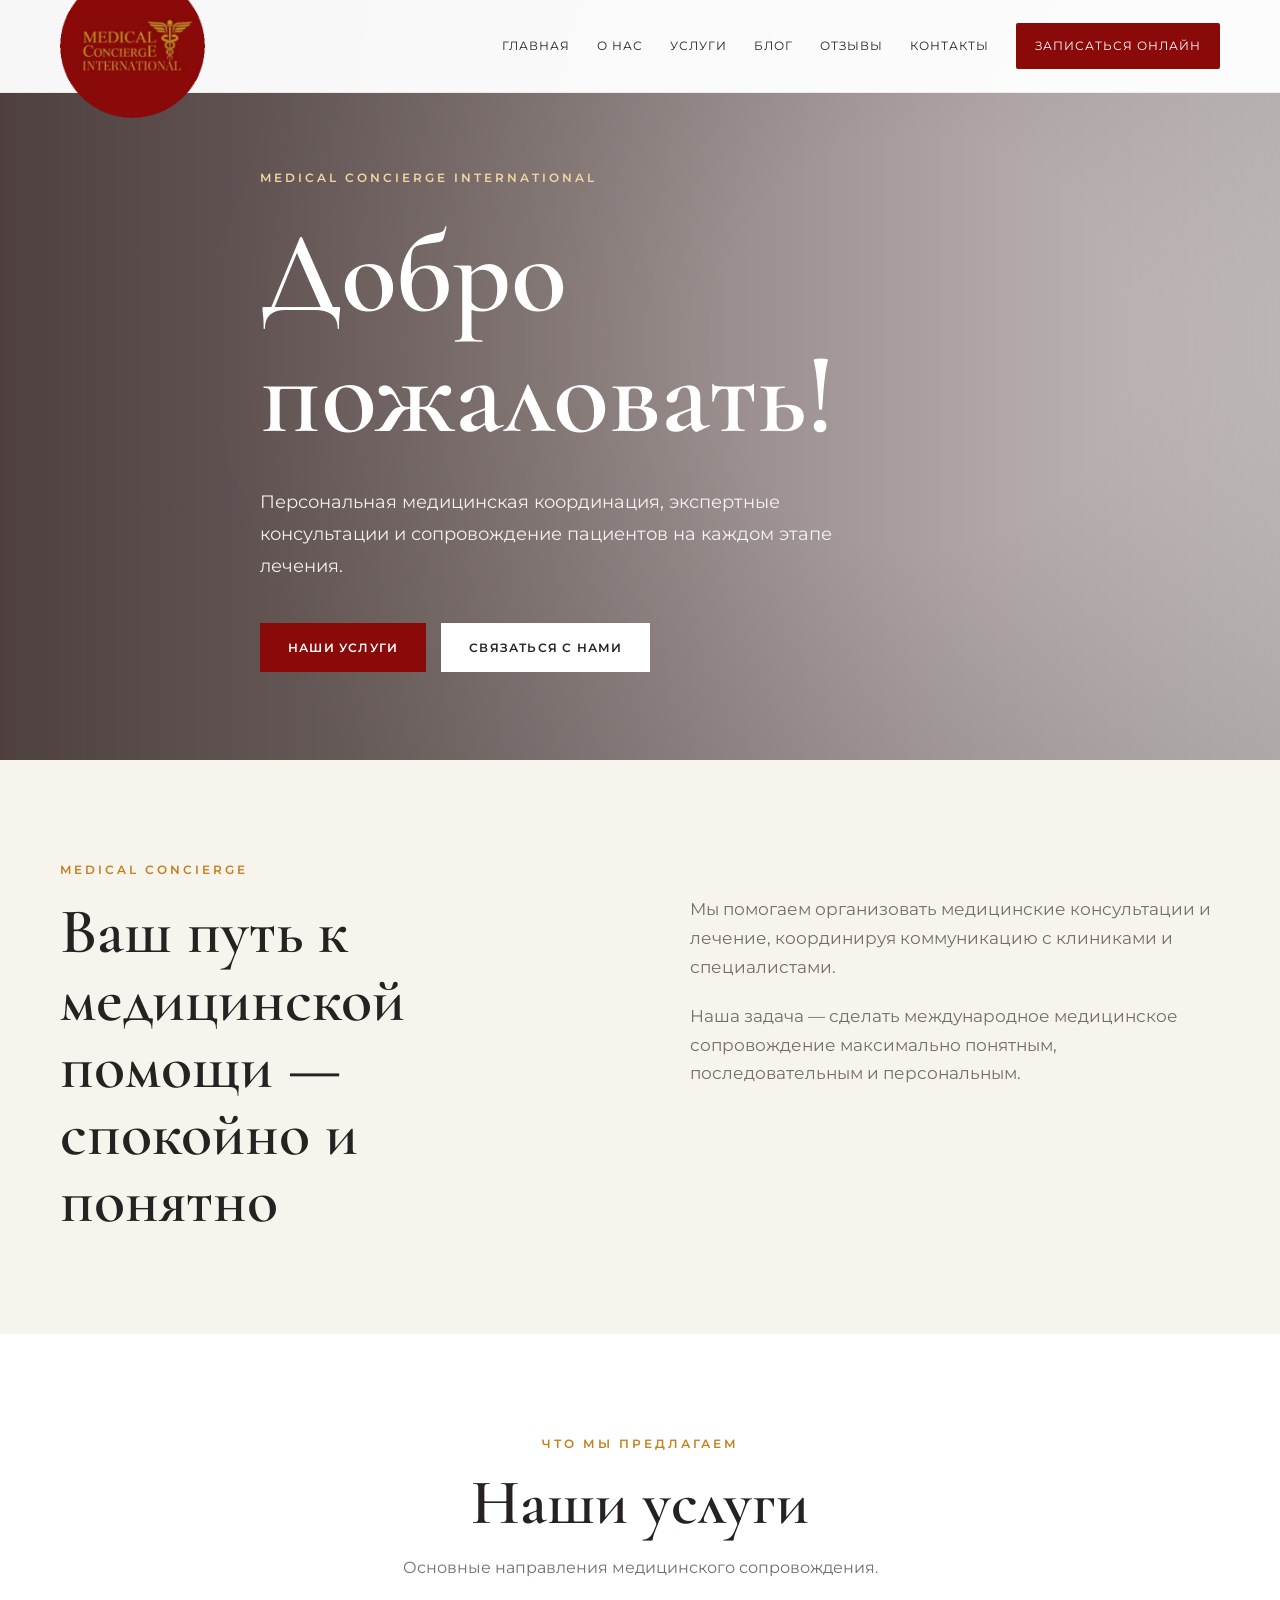
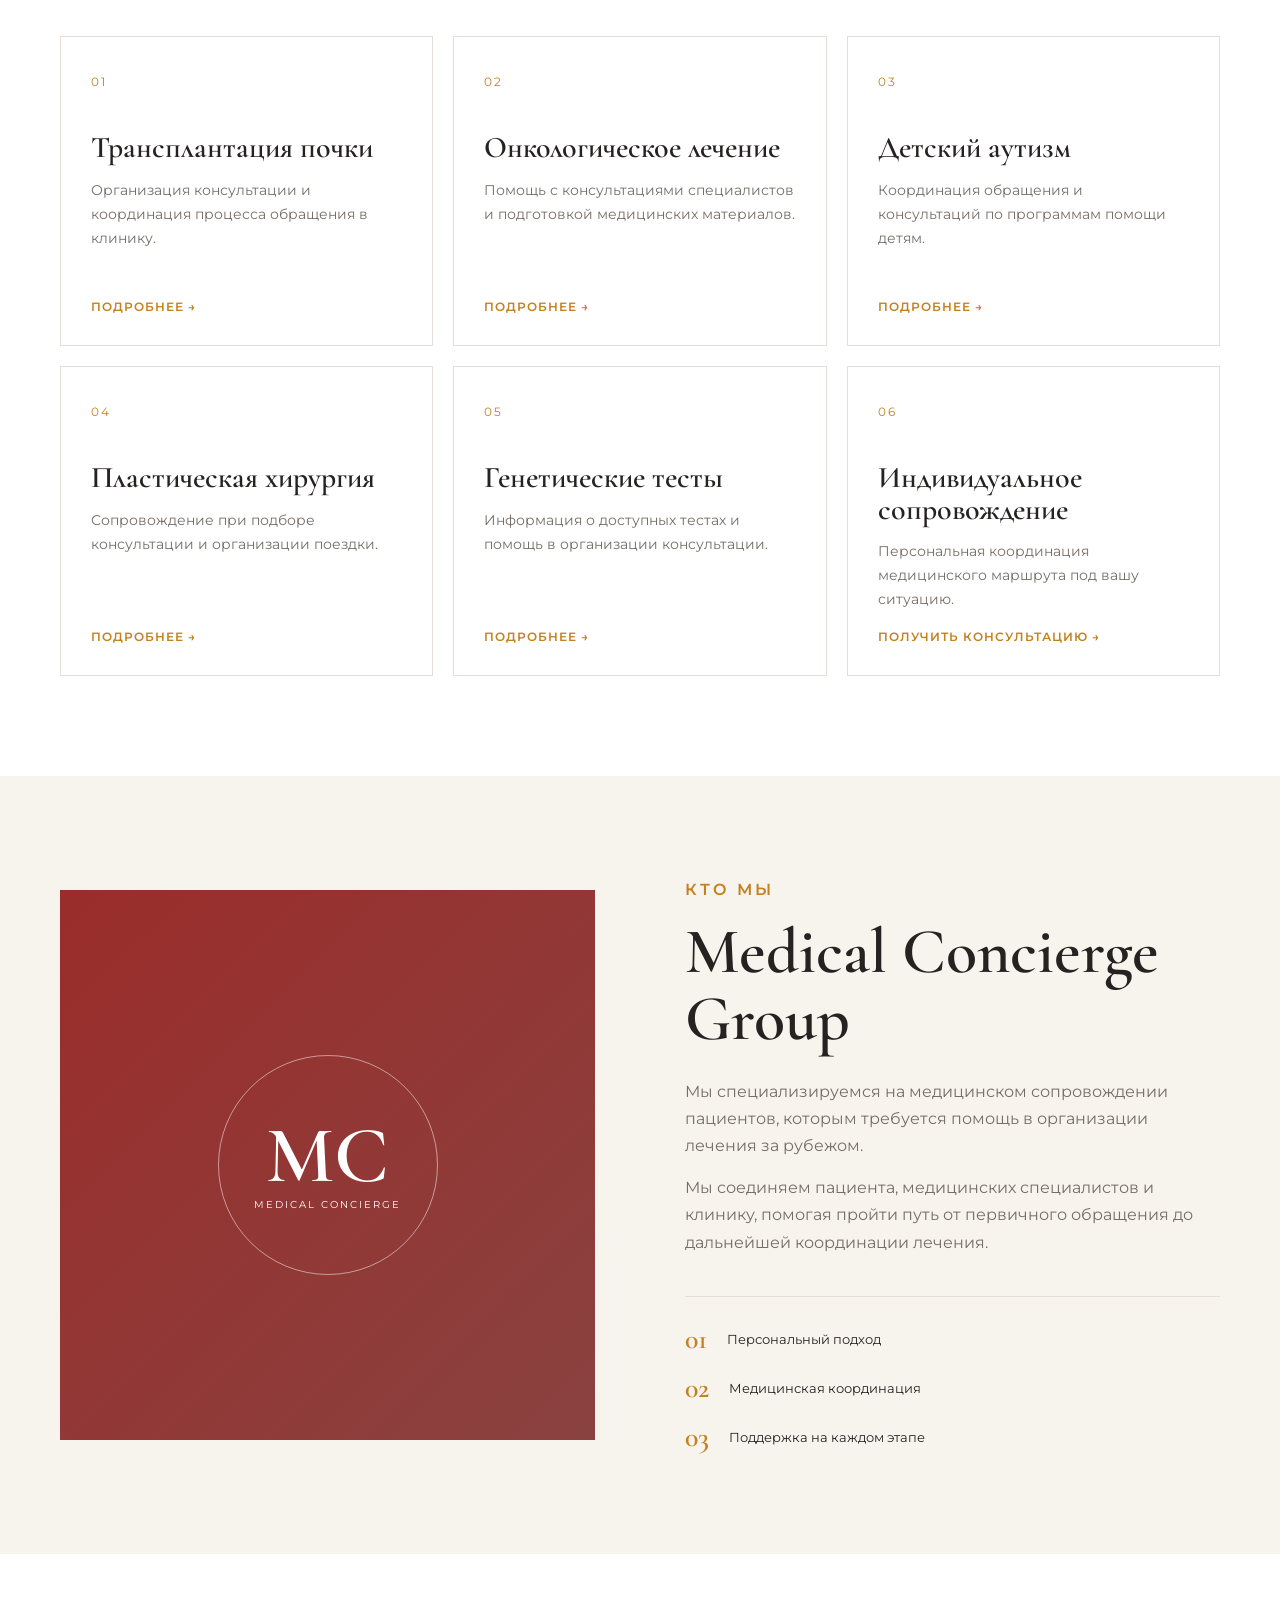
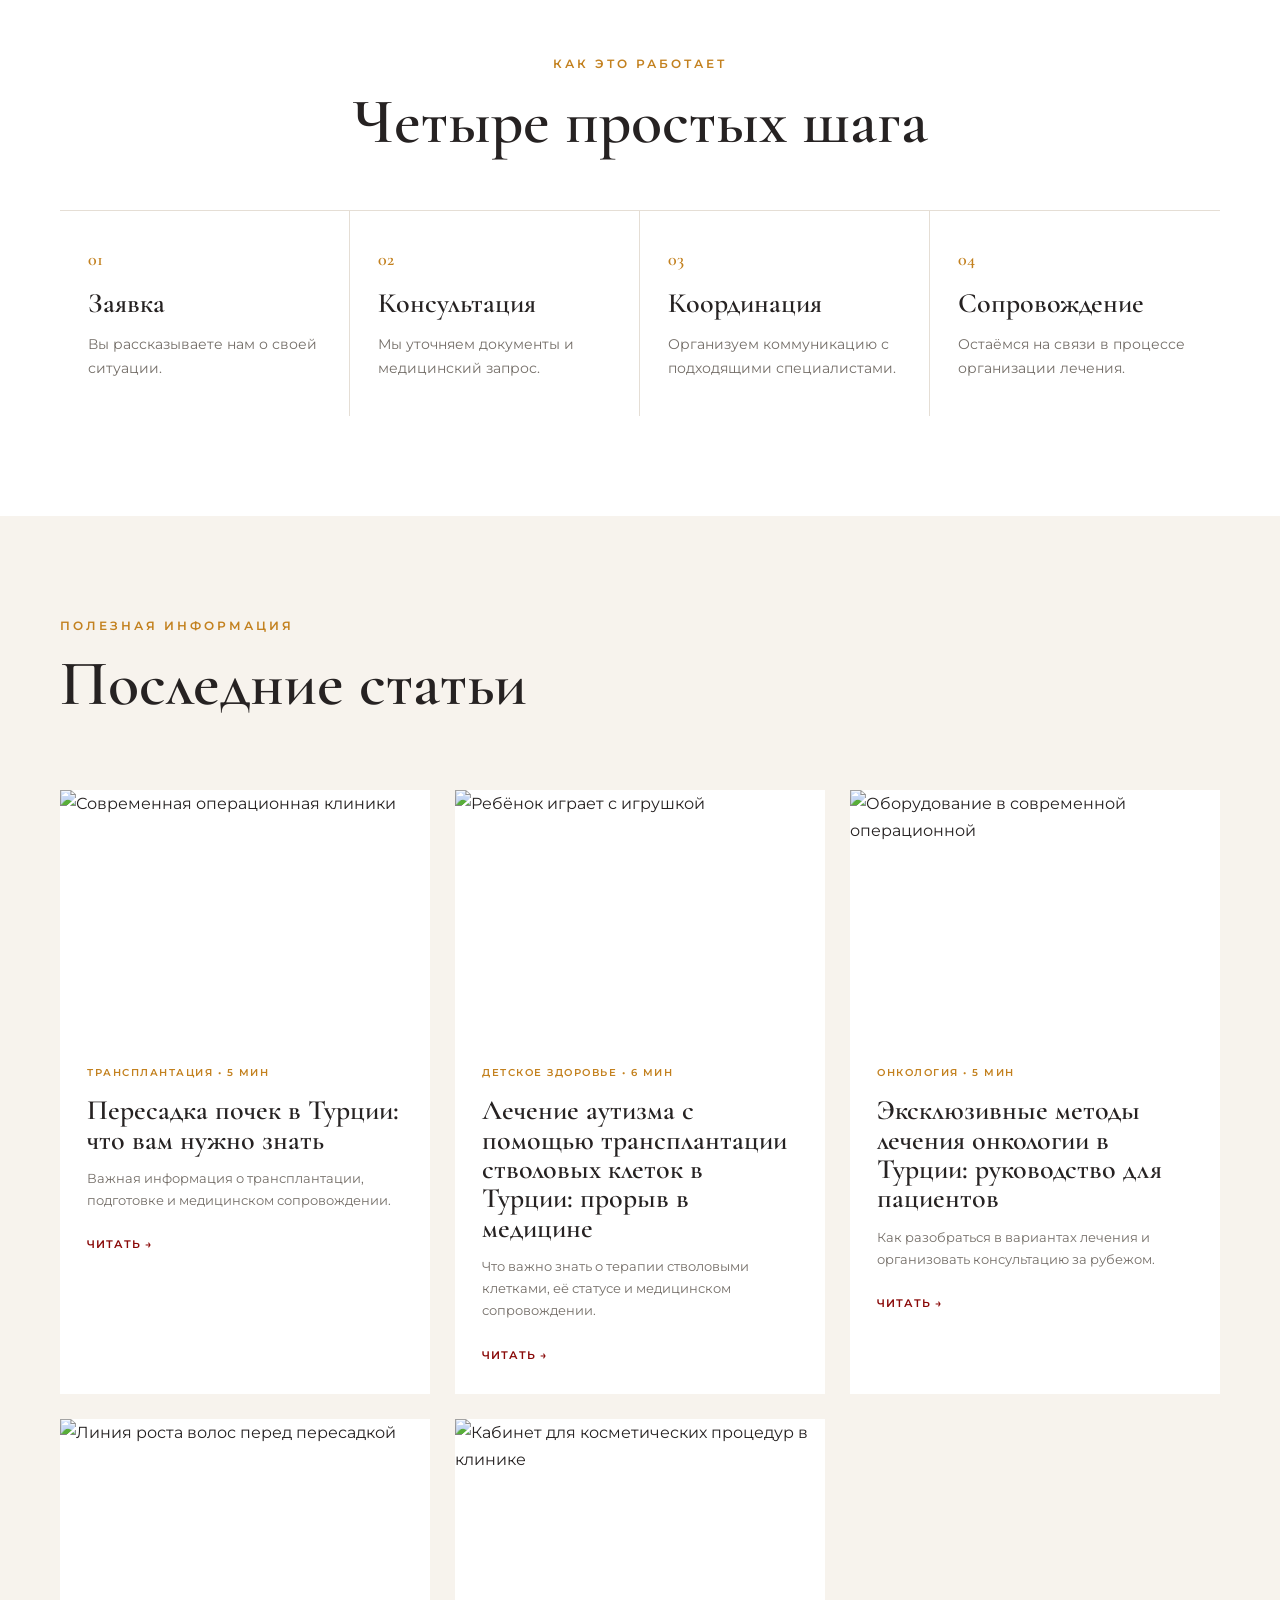
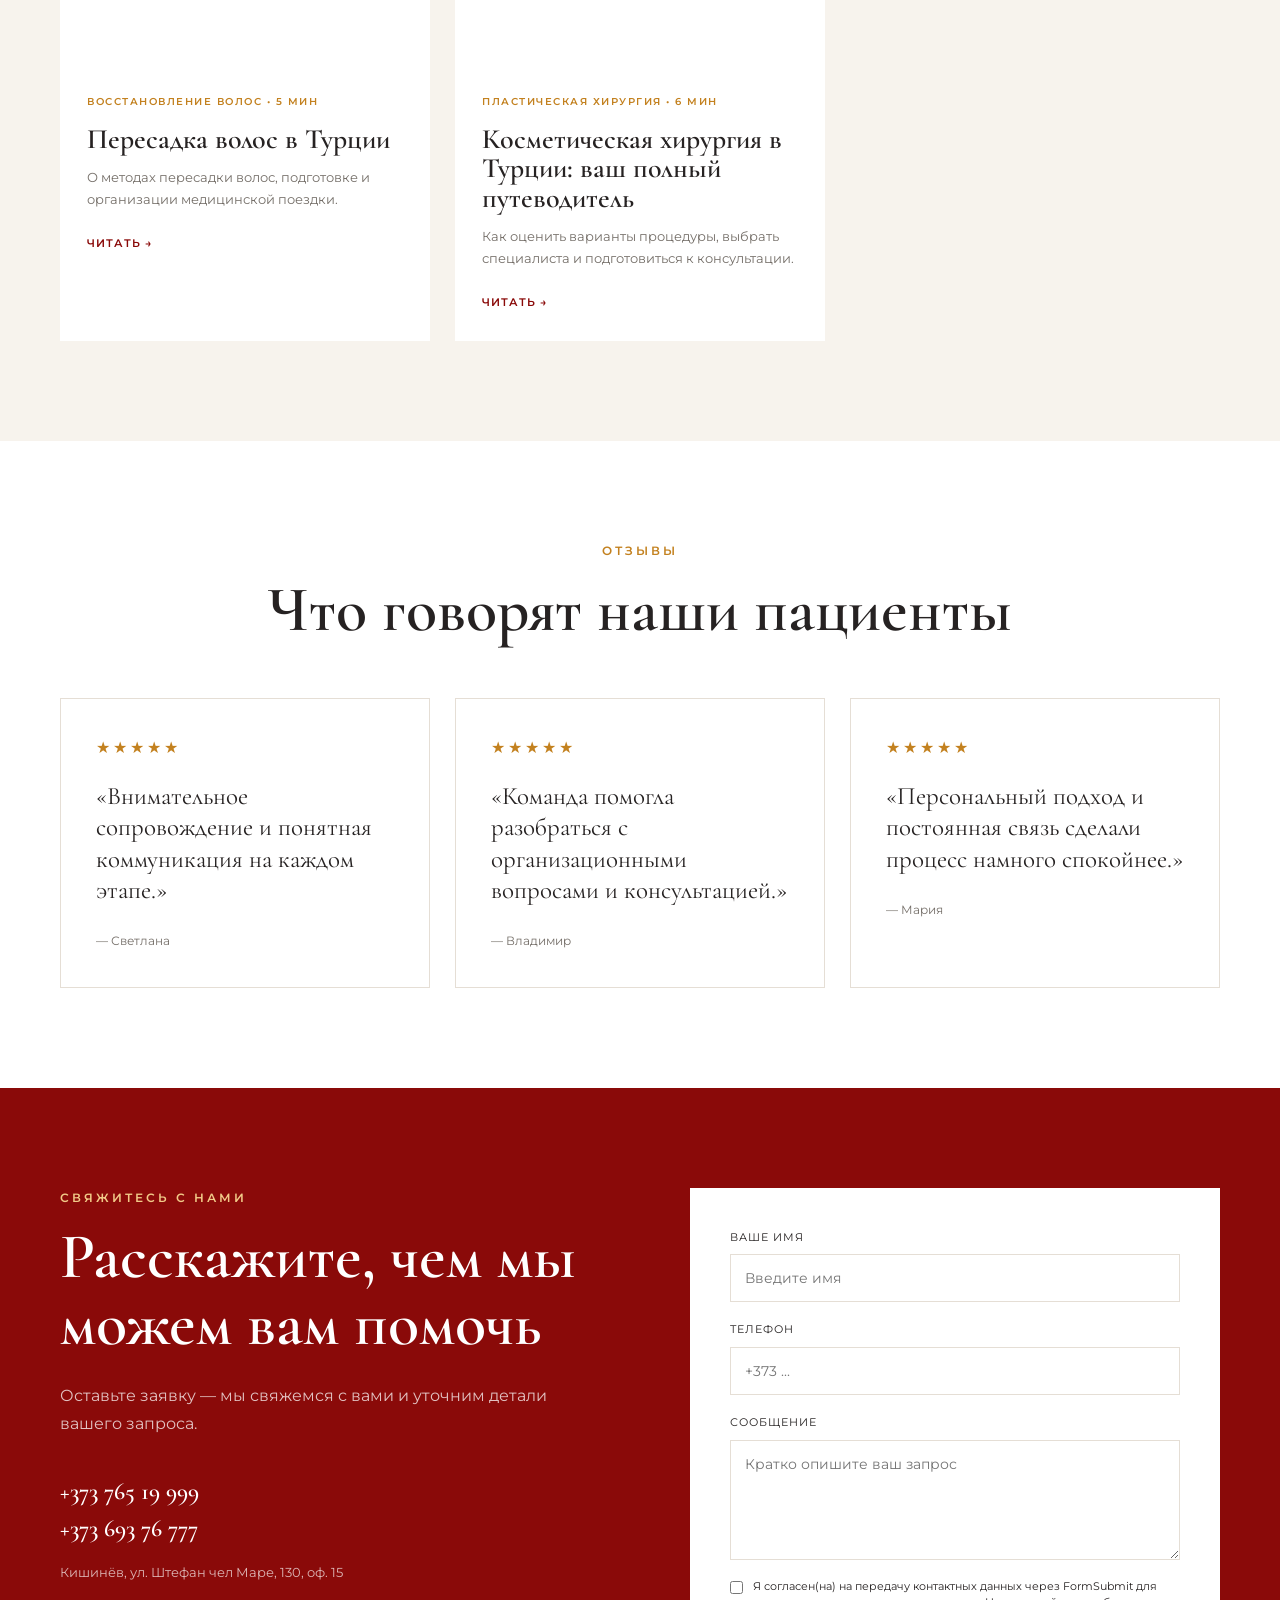
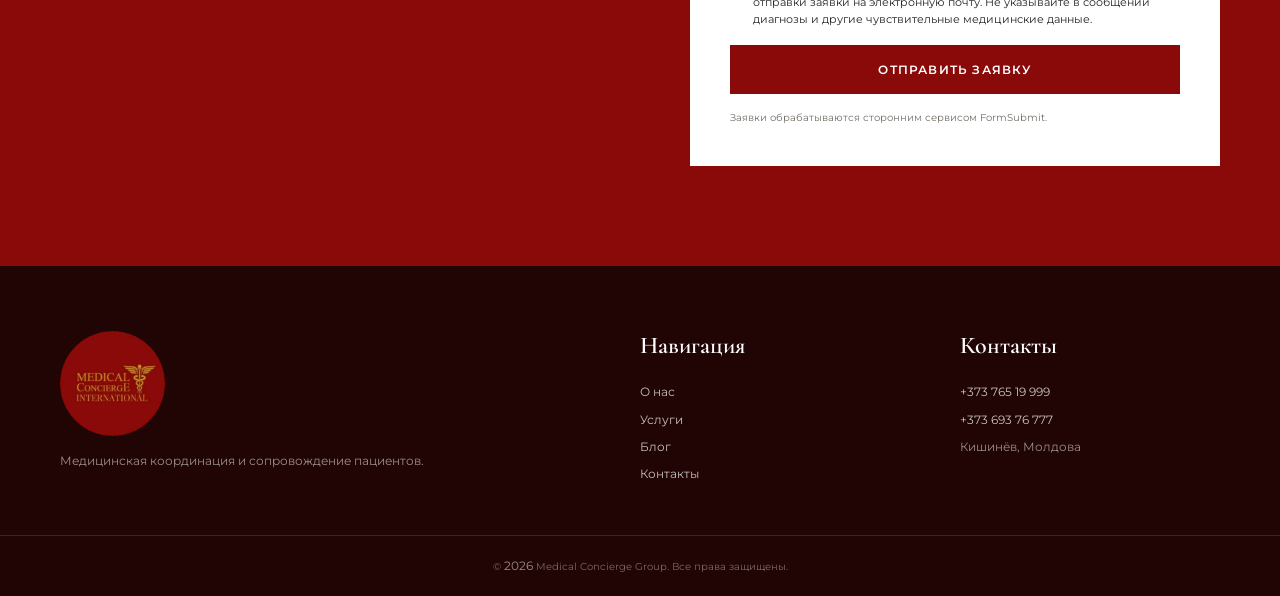
==== index.html @ 43ec82d6 "Publish updated medical concierge site" ====
<!DOCTYPE html>
<html lang="ru">
<head>
  <meta charset="UTF-8">
  <meta name="viewport" content="width=device-width, initial-scale=1.0">
  <meta name="description" content="Medical Concierge Group — медицинская координация и сопровождение пациентов.">
  <title>Medical Concierge Group</title>
  <link rel="preconnect" href="https://fonts.googleapis.com">
  <link rel="preconnect" href="https://fonts.gstatic.com" crossorigin>
  <link href="https://fonts.googleapis.com/css2?family=Cormorant+Garamond:wght@500;600&family=Montserrat:wght@400;500;600&display=swap" rel="stylesheet">
  <link rel="stylesheet" href="styles.css">
</head>
<body>

<header class="header" id="top">
  <div class="container nav">
    <a class="brand" href="#top" aria-label="Medical Concierge">
      <img src="assets/logo-transparent.png" alt="Medical Concierge International" class="logo-img">
    </a>

    <button class="menu-toggle" aria-label="Открыть меню" aria-expanded="false">
      <span></span><span></span><span></span>
    </button>

    <nav class="nav-links" aria-label="Главное меню">
      <button class="nav-close" type="button" aria-label="Закрыть меню">
        <span class="close-mark">×</span>
        <span class="close-text">Close</span>
      </button>
      <a href="#home">Главная</a>
      <a href="#about">О нас</a>
      <a href="#services">Услуги</a>
      <a href="#articles">Блог</a>
      <a href="#reviews">Отзывы</a>
      <a href="#contact">Контакты</a>
      <a class="nav-button" href="#contact">Записаться онлайн</a>
    </nav>
  </div>
</header>

<main>
  <section class="hero" id="home">
    <div class="hero-overlay"></div>
    <div class="container hero-content">
      <p class="eyebrow">MEDICAL CONCIERGE INTERNATIONAL</p>
      <h1>Добро пожаловать!</h1>
      <p class="hero-text">
        Персональная медицинская координация, экспертные консультации
        и сопровождение пациентов на каждом этапе лечения.
      </p>
      <div class="hero-actions">
        <a class="btn btn-primary" href="#services">Наши услуги</a>
        <a class="btn btn-light" href="#contact">Связаться с нами</a>
      </div>
    </div>
  </section>

  <section class="intro section">
    <div class="container intro-grid">
      <div>
        <p class="eyebrow gold">MEDICAL CONCIERGE</p>
        <h2>Ваш путь к медицинской помощи — спокойно и понятно</h2>
      </div>
      <div class="intro-copy">
        <p>
          Мы помогаем организовать медицинские консультации и лечение,
          координируя коммуникацию с клиниками и специалистами.
        </p>
        <p>
          Наша задача — сделать международное медицинское сопровождение
          максимально понятным, последовательным и персональным.
        </p>
      </div>
    </div>
  </section>

  <section class="services section" id="services">
    <div class="container">
      <div class="section-heading">
        <p class="eyebrow gold">ЧТО МЫ ПРЕДЛАГАЕМ</p>
        <h2>Наши услуги</h2>
        <p>Основные направления медицинского сопровождения.</p>
      </div>

      <div class="service-grid">
        <article class="service-card">
          <div class="service-icon">01</div>
          <h3>Трансплантация почки</h3>
          <p>Организация консультации и координация процесса обращения в клинику.</p>
          <a href="#contact">Подробнее →</a>
        </article>

        <article class="service-card">
          <div class="service-icon">02</div>
          <h3>Онкологическое лечение</h3>
          <p>Помощь с консультациями специалистов и подготовкой медицинских материалов.</p>
          <a href="#contact">Подробнее →</a>
        </article>

        <article class="service-card">
          <div class="service-icon">03</div>
          <h3>Детский аутизм</h3>
          <p>Координация обращения и консультаций по программам помощи детям.</p>
          <a href="#contact">Подробнее →</a>
        </article>

        <article class="service-card">
          <div class="service-icon">04</div>
          <h3>Пластическая хирургия</h3>
          <p>Сопровождение при подборе консультации и организации поездки.</p>
          <a href="#contact">Подробнее →</a>
        </article>

        <article class="service-card">
          <div class="service-icon">05</div>
          <h3>Генетические тесты</h3>
          <p>Информация о доступных тестах и помощь в организации консультации.</p>
          <a href="#contact">Подробнее →</a>
        </article>

        <article class="service-card featured">
          <div class="service-icon">06</div>
          <h3>Индивидуальное сопровождение</h3>
          <p>Персональная координация медицинского маршрута под вашу ситуацию.</p>
          <a href="#contact">Получить консультацию →</a>
        </article>
      </div>
    </div>
  </section>

  <section class="about section" id="about">
    <div class="container about-grid">
      <div class="about-photo">
        <div class="photo-card">
          <span>MC</span>
          <small>MEDICAL CONCIERGE</small>
        </div>
      </div>
      <div class="about-content">
        <p class="eyebrow gold">КТО МЫ</p>
        <h2>Medical Concierge Group</h2>
        <p>
          Мы специализируемся на медицинском сопровождении пациентов,
          которым требуется помощь в организации лечения за рубежом.
        </p>
        <p>
          Мы соединяем пациента, медицинских специалистов и клинику,
          помогая пройти путь от первичного обращения до дальнейшей
          координации лечения.
        </p>
        <div class="stats">
          <div><strong>01</strong><span>Персональный подход</span></div>
          <div><strong>02</strong><span>Медицинская координация</span></div>
          <div><strong>03</strong><span>Поддержка на каждом этапе</span></div>
        </div>
      </div>
    </div>
  </section>

  <section class="process section">
    <div class="container">
      <div class="section-heading">
        <p class="eyebrow gold">КАК ЭТО РАБОТАЕТ</p>
        <h2>Четыре простых шага</h2>
      </div>
      <div class="steps">
        <div class="step"><b>01</b><h3>Заявка</h3><p>Вы рассказываете нам о своей ситуации.</p></div>
        <div class="step"><b>02</b><h3>Консультация</h3><p>Мы уточняем документы и медицинский запрос.</p></div>
        <div class="step"><b>03</b><h3>Координация</h3><p>Организуем коммуникацию с подходящими специалистами.</p></div>
        <div class="step"><b>04</b><h3>Сопровождение</h3><p>Остаёмся на связи в процессе организации лечения.</p></div>
      </div>
    </div>
  </section>

  <section class="articles section" id="articles">
    <div class="container">
      <div class="section-heading row-heading">
        <div>
          <p class="eyebrow gold">ПОЛЕЗНАЯ ИНФОРМАЦИЯ</p>
          <h2>Последние статьи</h2>
        </div>
      </div>

      <div class="article-grid">
        <article class="article-card">
          <img class="article-image" src="assets/kidney-transplant-turkey.png" alt="Современная операционная клиники">
          <div class="article-body">
            <span>ТРАНСПЛАНТАЦИЯ • 5 МИН</span>
            <h3>Пересадка почек в Турции: что вам нужно знать</h3>
            <p>Важная информация о трансплантации, подготовке и медицинском сопровождении.</p>
            <a href="kidney-transplant-turkey.html">Читать →</a>
          </div>
        </article>

        <article class="article-card">
          <img class="article-image" src="assets/autism-stem-cell-therapy.png" alt="Ребёнок играет с игрушкой">
          <div class="article-body">
            <span>ДЕТСКОЕ ЗДОРОВЬЕ • 6 МИН</span>
            <h3>Лечение аутизма с помощью трансплантации стволовых клеток в Турции: прорыв в медицине</h3>
            <p>Что важно знать о терапии стволовыми клетками, её статусе и медицинском сопровождении.</p>
            <a href="autism-stem-cell-therapy-turkey.html">Читать →</a>
          </div>
        </article>

        <article class="article-card">
          <img class="article-image" src="assets/oncology-treatment-turkey.png" alt="Оборудование в современной операционной">
          <div class="article-body">
            <span>ОНКОЛОГИЯ • 5 МИН</span>
            <h3>Эксклюзивные методы лечения онкологии в Турции: руководство для пациентов</h3>
            <p>Как разобраться в вариантах лечения и организовать консультацию за рубежом.</p>
            <a href="oncology-treatment-turkey.html">Читать →</a>
          </div>
        </article>

        <article class="article-card">
          <img class="article-image" src="assets/hair-transplant-turkey.png" alt="Линия роста волос перед пересадкой">
          <div class="article-body">
            <span>ВОССТАНОВЛЕНИЕ ВОЛОС • 5 МИН</span>
            <h3>Пересадка волос в Турции</h3>
            <p>О методах пересадки волос, подготовке и организации медицинской поездки.</p>
            <a href="hair-transplant-turkey.html">Читать →</a>
          </div>
        </article>

        <article class="article-card">
          <img class="article-image" src="assets/cosmetic-surgery-turkey.png" alt="Кабинет для косметических процедур в клинике">
          <div class="article-body">
            <span>ПЛАСТИЧЕСКАЯ ХИРУРГИЯ • 6 МИН</span>
            <h3>Косметическая хирургия в Турции: ваш полный путеводитель</h3>
            <p>Как оценить варианты процедуры, выбрать специалиста и подготовиться к консультации.</p>
            <a href="cosmetic-surgery-turkey.html">Читать →</a>
          </div>
        </article>
      </div>
    </div>
  </section>

  <section class="reviews section" id="reviews">
    <div class="container">
      <div class="section-heading">
        <p class="eyebrow gold">ОТЗЫВЫ</p>
        <h2>Что говорят наши пациенты</h2>
      </div>

      <div class="review-grid">
        <blockquote>
          <div class="stars">★★★★★</div>
          <p>«Внимательное сопровождение и понятная коммуникация на каждом этапе.»</p>
          <cite>— Светлана</cite>
        </blockquote>
        <blockquote>
          <div class="stars">★★★★★</div>
          <p>«Команда помогла разобраться с организационными вопросами и консультацией.»</p>
          <cite>— Владимир</cite>
        </blockquote>
        <blockquote>
          <div class="stars">★★★★★</div>
          <p>«Персональный подход и постоянная связь сделали процесс намного спокойнее.»</p>
          <cite>— Мария</cite>
        </blockquote>
      </div>
    </div>
  </section>

  <section class="contact section" id="contact">
    <div class="container contact-grid">
      <div>
        <p class="eyebrow gold">СВЯЖИТЕСЬ С НАМИ</p>
        <h2>Расскажите, чем мы можем вам помочь</h2>
        <p class="contact-lead">
          Оставьте заявку — мы свяжемся с вами и уточним детали вашего запроса.
        </p>
        <div class="contact-details">
          <a href="tel:+37376519999">+373 765 19 999</a>
          <a href="tel:+37369376777">+373 693 76 777</a>
          <span>Кишинёв, ул. Штефан чел Маре, 130, оф. 15</span>
        </div>
      </div>

      <form class="contact-form" id="contactForm" action="https://formsubmit.co/ajax/ee140214@gmail.com" method="POST">
        <input type="hidden" name="_subject" value="Новая заявка с сайта Medical Concierge">
        <label>Ваше имя<input type="text" name="name" placeholder="Введите имя" required></label>
        <label>Телефон<input type="tel" name="phone" placeholder="+373 ..." required></label>
        <label>Сообщение<textarea name="message" rows="5" placeholder="Кратко опишите ваш запрос"></textarea></label>
        <label class="form-consent"><input type="checkbox" name="consent" value="yes" required> Я согласен(на) на передачу контактных данных через FormSubmit для отправки заявки на электронную почту. Не указывайте в сообщении диагнозы и другие чувствительные медицинские данные.</label>
        <button class="btn btn-primary" type="submit">Отправить заявку</button>
        <p class="form-note">Заявки обрабатываются сторонним сервисом FormSubmit.</p>
        <p class="form-status" id="formStatus" role="status" aria-live="polite" hidden></p>
      </form>
    </div>
  </section>
</main>

<footer class="footer">
  <div class="container footer-grid">
    <div>
      <img src="assets/logo-transparent.png" alt="Medical Concierge" class="footer-logo">
      <p>Медицинская координация и сопровождение пациентов.</p>
    </div>
    <div>
      <h4>Навигация</h4>
      <a href="#about">О нас</a>
      <a href="#services">Услуги</a>
      <a href="#articles">Блог</a>
      <a href="#contact">Контакты</a>
    </div>
    <div>
      <h4>Контакты</h4>
      <a href="tel:+37376519999">+373 765 19 999</a>
      <a href="tel:+37369376777">+373 693 76 777</a>
      <span>Кишинёв, Молдова</span>
    </div>
  </div>
  <div class="copyright">© <span id="year"></span> Medical Concierge Group. Все права защищены.</div>
</footer>

<script src="script.js"></script>
</body>
</html>
---- styles.css ----
:root{
  --red:#8A0A09;
  --red-dark:#650706;
  --gold:#C3811F;
  --cream:#F7F3ED;
  --white:#fff;
  --ink:#262222;
  --muted:#746E68;
  --line:#E5DED5;
  --serif:"Cormorant Garamond", Georgia, serif;
  --sans:"Montserrat", Arial, sans-serif;
  --shadow:0 18px 50px rgba(45,24,18,.10);
}

*{box-sizing:border-box;margin:0;padding:0}
html{scroll-behavior:smooth}
body{font-family:var(--sans);color:var(--ink);background:#fff;line-height:1.7}
a{text-decoration:none;color:inherit}
img{max-width:100%;display:block}
.container{width:min(1160px,calc(100% - 40px));margin:auto}
.section{padding:100px 0}
.eyebrow{font-size:12px;letter-spacing:3px;font-weight:600}
.gold{color:var(--gold)}
h1,h2,h3{font-family:var(--serif);font-weight:600;line-height:1.05}
h2{font-size:clamp(42px,5vw,66px)}
h3{font-size:30px}
p{color:var(--muted)}

.header{position:fixed;z-index:100;top:0;left:0;right:0;background:rgba(255,255,255,.96);backdrop-filter:blur(12px);border-bottom:1px solid rgba(0,0,0,.06)}
.nav{min-height:92px;display:flex;align-items:center;justify-content:space-between;gap:30px}
.brand{width:150px}
.logo-img{width:145px;height:145px;object-fit:contain;margin:-27px 0}
.nav-links{display:flex;align-items:center;gap:27px;font-size:12px;letter-spacing:1px;text-transform:uppercase}
.nav-links a{transition:.25s}
.nav-links a:hover{color:var(--gold)}
.nav-close{display:none}
.nav-button{background:var(--red);color:#fff!important;padding:13px 19px;border-radius:2px}
.menu-toggle{display:none;border:0;background:none;cursor:pointer}
.menu-toggle span{display:block;width:28px;height:2px;background:var(--ink);margin:6px}

.hero{min-height:760px;display:flex;align-items:center;position:relative;background:
linear-gradient(90deg,rgba(35,10,8,.72),rgba(35,10,8,.26)),
url("https://images.unsplash.com/photo-1576091160399-112ba8d25d1d?auto=format&fit=crop&w=2000&q=85") center/cover}
.hero-overlay{position:absolute;inset:0;background:radial-gradient(circle at 72% 45%,transparent 0 20%,rgba(0,0,0,.18) 70%)}
.hero-content{position:relative;color:#fff;max-width:760px;padding-top:80px}
.hero .eyebrow{color:#f1d4a3;margin-bottom:25px}
.hero h1{font-size:clamp(70px,9vw,125px);margin-bottom:30px}
.hero-text{font-size:18px;max-width:650px;color:rgba(255,255,255,.9);line-height:1.8}
.hero-actions{display:flex;gap:15px;margin-top:40px;flex-wrap:wrap}
.btn{display:inline-flex;justify-content:center;align-items:center;padding:16px 27px;border:1px solid transparent;font:600 12px var(--sans);letter-spacing:1.2px;text-transform:uppercase;cursor:pointer;transition:.25s}
.btn-primary{background:var(--red);color:#fff}
.btn-primary:hover{background:var(--red-dark);transform:translateY(-2px)}
.btn-light{background:#fff;color:var(--ink)}
.btn-light:hover{background:#f4eee8}

.intro{background:var(--cream)}
.intro-grid{display:grid;grid-template-columns:1fr 1fr;gap:100px;align-items:start}
.intro h2{margin-top:18px}
.intro-copy{font-size:17px;padding-top:35px}
.intro-copy p+p{margin-top:20px}

.section-heading{text-align:center;max-width:760px;margin:0 auto 55px}
.section-heading h2{margin:14px 0 18px}
.section-heading p:last-child{font-size:16px}

.services{background:#fff}
.service-grid{display:grid;grid-template-columns:repeat(3,1fr);gap:20px}
.service-card{border:1px solid var(--line);padding:35px 30px;min-height:310px;position:relative;transition:.3s;background:#fff}
.service-card:hover{transform:translateY(-7px);box-shadow:var(--shadow)}
.service-card:hover,.service-card:focus-within{background:var(--red);color:#fff;border-color:var(--red)}
.service-card:hover p,.service-card:focus-within p{color:rgba(255,255,255,.78)}
.service-icon{font-size:12px;letter-spacing:2px;color:var(--gold);margin-bottom:40px}
.service-card h3{margin-bottom:15px}
.service-card p{font-size:14px}
.service-card a{position:absolute;bottom:28px;color:var(--gold);font-size:12px;font-weight:600;letter-spacing:1px;text-transform:uppercase}
.service-card:hover a,.service-card:focus-within a{color:#f0cf98}

.about{background:var(--cream)}
.about-grid{display:grid;grid-template-columns:1fr 1fr;gap:90px;align-items:center}
.about-photo{min-height:550px;display:grid;place-items:center;background:
linear-gradient(135deg,rgba(138,10,9,.85),rgba(101,7,6,.75)),
url("https://images.unsplash.com/photo-1584982751601-97dcc096659c?auto=format&fit=crop&w=1200&q=80") center/cover}
.photo-card{width:220px;height:220px;border:1px solid rgba(255,255,255,.5);border-radius:50%;display:flex;flex-direction:column;align-items:center;justify-content:center;color:#fff;text-align:center}
.photo-card span{font:600 80px var(--serif);line-height:1}
.photo-card small{font-size:10px;letter-spacing:2px}
.about-content h2{margin:15px 0 25px}
.about-content>p{font-size:16px}
.about-content>p+p{margin-top:15px}
.stats{margin-top:40px;border-top:1px solid var(--line);display:grid;gap:15px;padding-top:25px}
.stats div{display:flex;gap:20px;align-items:center}
.stats strong{font:600 28px var(--serif);color:var(--gold)}
.stats span{font-size:13px}

.process{background:#fff}
.steps{display:grid;grid-template-columns:repeat(4,1fr);gap:0;border-top:1px solid var(--line)}
.step{padding:35px 28px;border-right:1px solid var(--line)}
.step:last-child{border-right:0}
.step b{color:var(--gold);font:600 18px var(--serif)}
.step h3{font-size:28px;margin:15px 0}
.step p{font-size:14px}

.articles{background:var(--cream)}
.row-heading{display:flex;justify-content:space-between;align-items:end;text-align:left;max-width:none}
.text-link{color:var(--red);font-size:12px;text-transform:uppercase;letter-spacing:1px;font-weight:600}
.article-grid{display:grid;grid-template-columns:repeat(3,1fr);gap:25px}
.article-card{background:#fff}
.article-image{width:100%;height:240px;object-fit:cover;background-position:center;background-size:cover}
.image-two{background-image:url("https://images.unsplash.com/photo-1579684385127-1ef15d508118?auto=format&fit=crop&w=900&q=80")}
.image-three{background-image:url("https://images.unsplash.com/photo-1576091160550-2173dba999ef?auto=format&fit=crop&w=900&q=80")}
.article-body{padding:27px}
.article-body span{font-size:10px;letter-spacing:1.5px;color:var(--gold);font-weight:600}
.article-body h3{font-size:28px;margin:12px 0}
.article-body p{font-size:13px;margin-bottom:18px}
.article-body a{font-size:11px;color:var(--red);font-weight:600;text-transform:uppercase;letter-spacing:1px}

.article-page{padding-top:92px}
.article-header{background:var(--cream);padding:75px 0 55px}
.article-header .eyebrow{color:var(--gold)}
.article-header h1{max-width:940px;font-size:clamp(48px,7vw,88px);margin:16px 0 24px}
.article-intro{max-width:850px;font:500 clamp(21px,2.5vw,28px)/1.5 var(--serif);color:var(--ink)}
.article-content{max-width:850px;margin:0 auto;padding:65px 0 100px}
.article-content img{width:100%;max-height:580px;object-fit:cover;margin:0 0 45px}
.article-content p{font-size:18px;line-height:1.9;color:#4b4541;margin:0 0 24px}
.article-content p:first-of-type{font-weight:700;color:var(--ink)}
.article-content h2{font-size:clamp(30px,4vw,42px);line-height:1.15;margin:42px 0 18px}
.article-content ul,.article-content ol{padding-left:26px;margin:0 0 26px;color:#4b4541}
.article-content li{font-size:18px;line-height:1.8;padding-left:5px;margin:0 0 8px}
.article-caution{border-left:4px solid var(--gold);background:var(--cream);padding:20px 24px;font-size:16px!important;font-weight:500!important;color:var(--ink)!important}
.article-cta{margin-top:40px;padding:30px;background:var(--cream)}
.article-cta p{margin-bottom:12px}
.article-cta .btn{margin-top:8px}
.article-back{display:inline-block;color:var(--red);font-size:12px;font-weight:600;letter-spacing:1px;text-transform:uppercase;margin-top:22px}
.article-back:hover{color:var(--gold)}

.reviews{background:#fff}
.review-grid{display:grid;grid-template-columns:repeat(3,1fr);gap:25px}
blockquote{border:1px solid var(--line);padding:35px;background:#fff}
.stars{color:var(--gold);letter-spacing:3px;margin-bottom:20px}
blockquote p{font-family:var(--serif);font-size:25px;color:var(--ink);line-height:1.25}
cite{display:block;margin-top:25px;font-size:12px;font-style:normal;color:var(--muted)}

.contact{background:var(--red);color:#fff}
.contact-grid{display:grid;grid-template-columns:1fr 1fr;gap:100px;align-items:start}
.contact h2{margin:15px 0 25px}
.contact-lead{color:rgba(255,255,255,.75);max-width:500px}
.contact .gold{color:#f1ca88}
.contact-details{margin-top:40px;display:grid;gap:8px}
.contact-details a{font:600 24px var(--serif)}
.contact-details span{color:rgba(255,255,255,.7);font-size:13px;margin-top:10px}
.contact-form{background:#fff;padding:40px;color:var(--ink)}
.contact-form label{display:block;font-size:11px;text-transform:uppercase;letter-spacing:1px;margin-bottom:18px}
.contact-form input,.contact-form textarea{display:block;width:100%;margin-top:8px;border:1px solid var(--line);padding:14px;font:14px var(--sans);outline:none}
.contact-form input:focus,.contact-form textarea:focus{border-color:var(--gold)}
.contact-form .btn{width:100%}
.contact-form .btn:disabled{opacity:.65;cursor:wait}
.contact-form .form-consent{display:flex;align-items:flex-start;gap:10px;text-transform:none;letter-spacing:0;line-height:1.5}
.form-consent input{flex:0 0 auto;width:auto;margin:3px 0 0}
.form-note{font-size:10px;margin-top:15px}
.form-status{color:#35733b;font-size:13px;margin-top:15px}
.form-status.is-error{color:var(--red)}
.form-status[hidden]{display:none}

.footer{background:#210504;color:#fff;padding:65px 0 20px}
.footer-grid{display:grid;grid-template-columns:2fr 1fr 1fr;gap:60px;padding-bottom:50px}
.footer-logo{width:105px;margin-bottom:15px}
.footer p,.footer span{color:rgba(255,255,255,.55);font-size:12px}
.footer h4{font:600 24px var(--serif);margin-bottom:15px}
.footer-grid>div:not(:first-child){display:flex;flex-direction:column;gap:7px}
.footer-grid a{font-size:12px;color:rgba(255,255,255,.75)}
.copyright{border-top:1px solid rgba(255,255,255,.12);padding-top:20px;text-align:center;color:rgba(255,255,255,.4);font-size:10px}

@media(max-width:900px){
  .nav-links{position:absolute;top:92px;left:0;right:0;background:#fff;display:none;flex-direction:column;align-items:stretch;padding:20px;box-shadow:0 15px 30px rgba(0,0,0,.08)}
  .nav-links.open{display:flex}
  .nav-links a{padding:10px}
  .menu-toggle{display:block}
  .intro-grid,.about-grid,.contact-grid{grid-template-columns:1fr;gap:45px}
  .service-grid,.article-grid,.review-grid{grid-template-columns:1fr 1fr}
  .steps{grid-template-columns:1fr 1fr}
  .step:nth-child(2){border-right:0}
  .step:nth-child(n+3){border-top:1px solid var(--line)}
  .footer-grid{grid-template-columns:1fr 1fr}
}
@media(max-width:600px){
  .container{width:min(100% - 28px,1160px)    .article-page{padding-top:72px}
    .article-header{padding:50px 0 35px}
    .article-header h1{font-size:clamp(42px,12vw,62px)}
    .article-content{padding:38px 0 65px}
    .article-content img{margin-bottom:30px}
    .article-content p,.article-content li{font-size:17px;line-height:1.85}
    .article-content h2{margin-top:34px}
  }
  .section{padding:70px 0}
  .hero{min-height:700px}
  .hero h1{font-size:68px}
  .hero-text{font-size:15px}
  .service-grid,.article-grid,.review-grid,.steps,.footer-grid{grid-template-columns:1fr}
  .step,.step:nth-child(2){border-right:0;border-bottom:1px solid var(--line)}
  .step:last-child{border-bottom:0}
  .row-heading{display:block}
  .row-heading .text-link{display:inline-block;margin-top:20px}
  .contact-form{padding:25px}

  .header{background:#f3f3f3;border-bottom:0}
  .nav{min-height:72px}
  .brand{width:118px}
  .logo-img{width:110px;height:110px;margin:-18px 0}
  .menu-toggle{position:relative;z-index:110;display:flex;flex-direction:column;justify-content:center;align-items:center;width:30px;height:30px;margin-left:auto}
  .menu-toggle span{transition:transform .25s ease, opacity .2s ease}
  .nav-links{
    position:fixed;
    inset:0;
    top:0;
    left:0;
    right:0;
    bottom:0;
    display:none;
    background:#f3f3f3;
    padding:42px 0 50px 0;
    box-shadow:none;
    align-items:flex-start;
    justify-content:flex-start;
    overflow-y:auto;
  }
  .nav-links.open{display:flex}
  .nav-links a{
    display:none;
    width:100%;
    padding:0 16px 0 52px;
    font-family:var(--serif);
    font-size:clamp(32px,8vw,58px);
    line-height:1.15;
    letter-spacing:-.02em;
    color:#111;
    font-weight:600;
    text-transform:none;
  }
  .nav-links .nav-button{display:none;margin-top:12px;padding-left:52px;padding-right:16px;border-radius:0;background:none;color:#111!important}
  .nav-links .nav-button:hover{background:none}
  .nav-close{
    position:relative;
    display:flex;
    align-items:center;
    justify-content:center;
    gap:10px;
    width:auto;
    margin:0 auto 20px;
    padding:0 10px;
    background:none;
    border:0;
    color:#111;
    font-family:var(--serif);
    font-size:clamp(22px,5vw,34px);
    line-height:1;
    cursor:pointer;
  }
  .nav-close .close-mark{font-weight:300;font-size:1.15em;line-height:1}
  .nav-close .close-text{font-size:0.9em;letter-spacing:0}
  .nav-links.open .nav-close{display:flex}
  .menu-toggle[aria-expanded="true"]{display:none}
  body.menu-open{overflow:hidden}
}
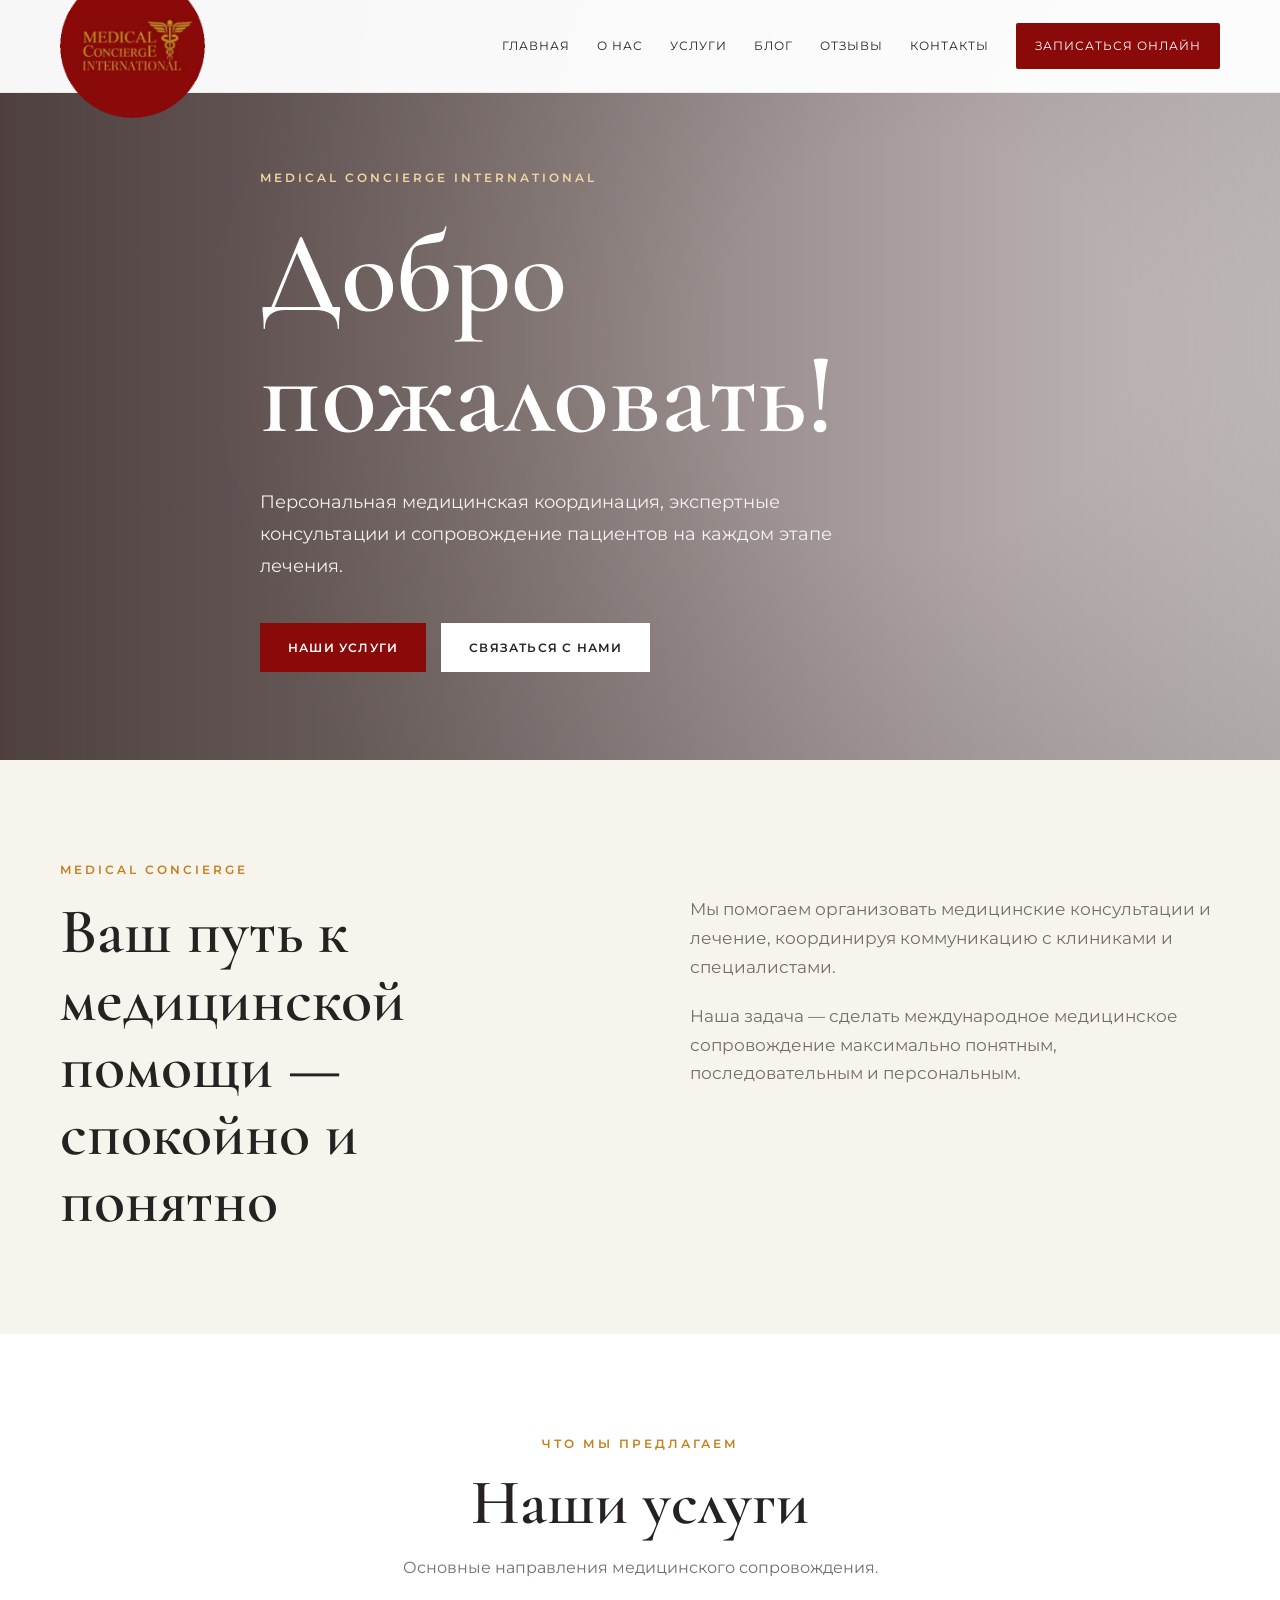
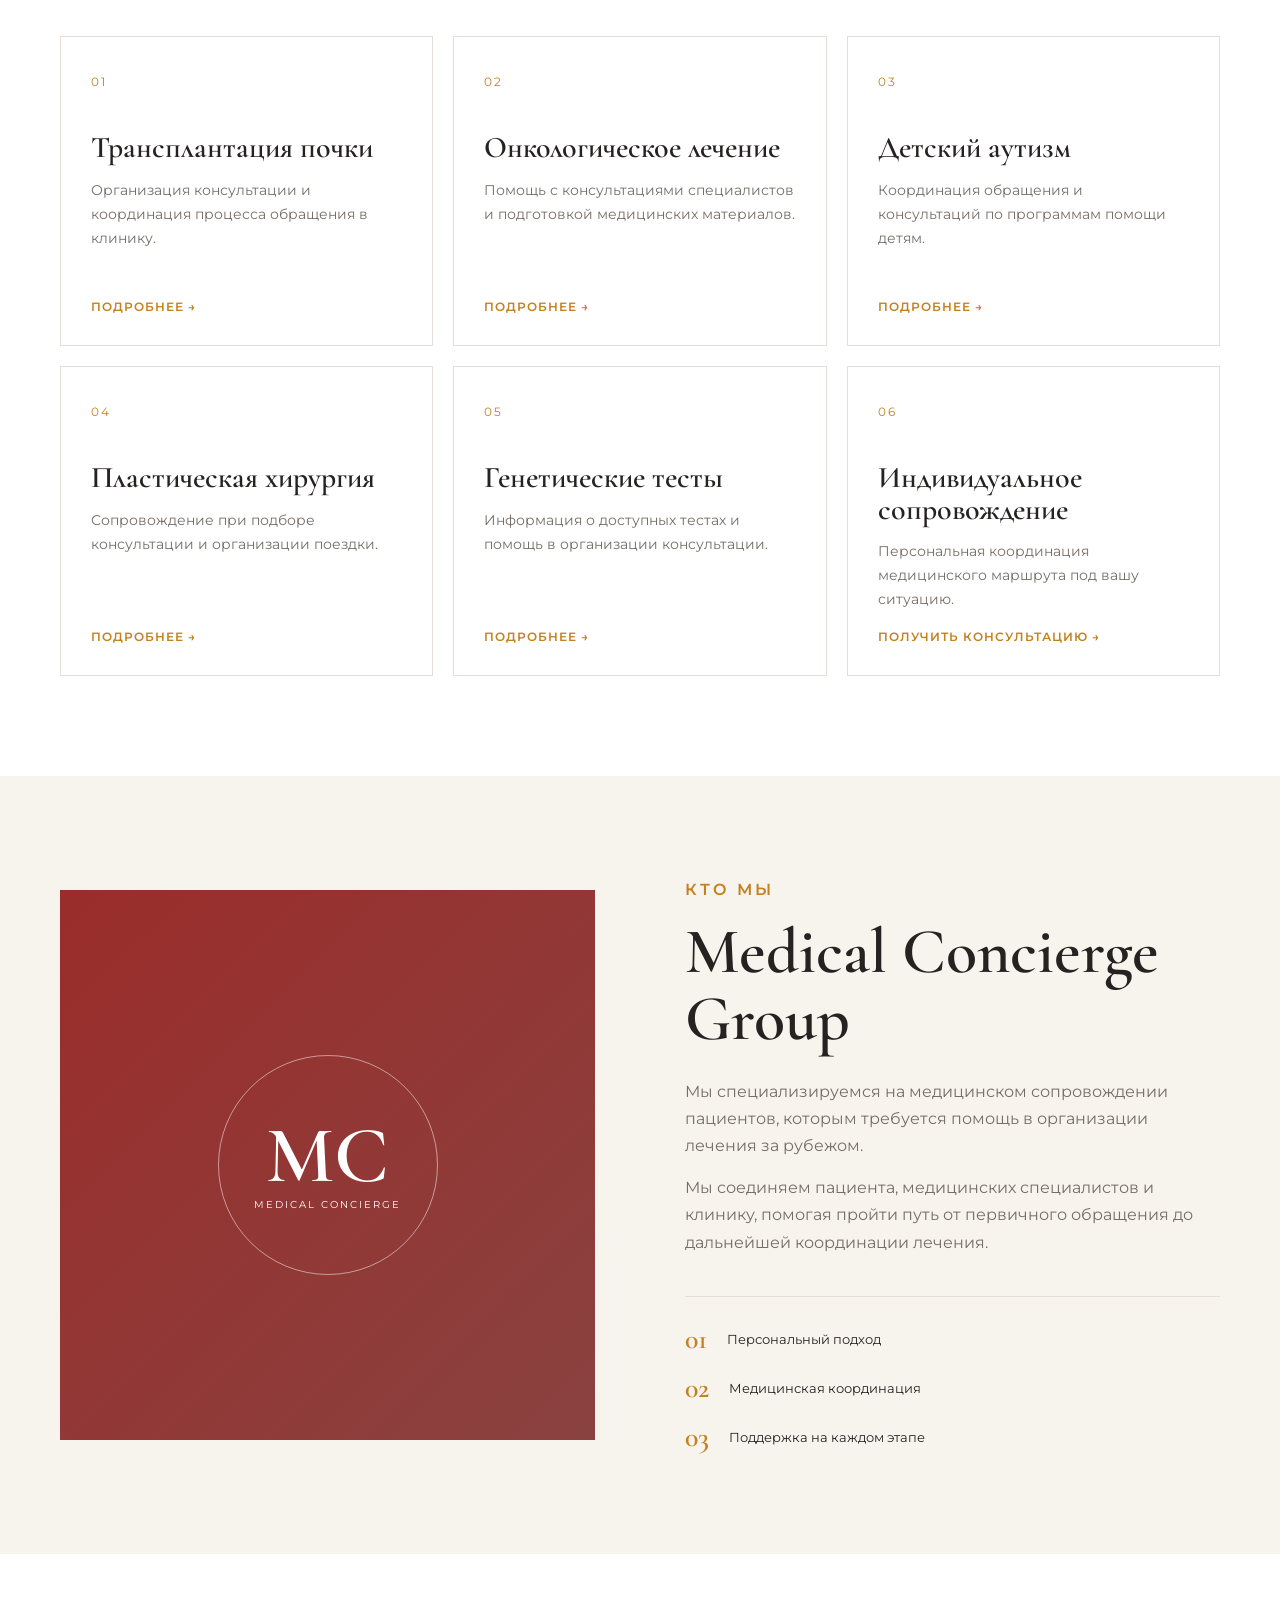
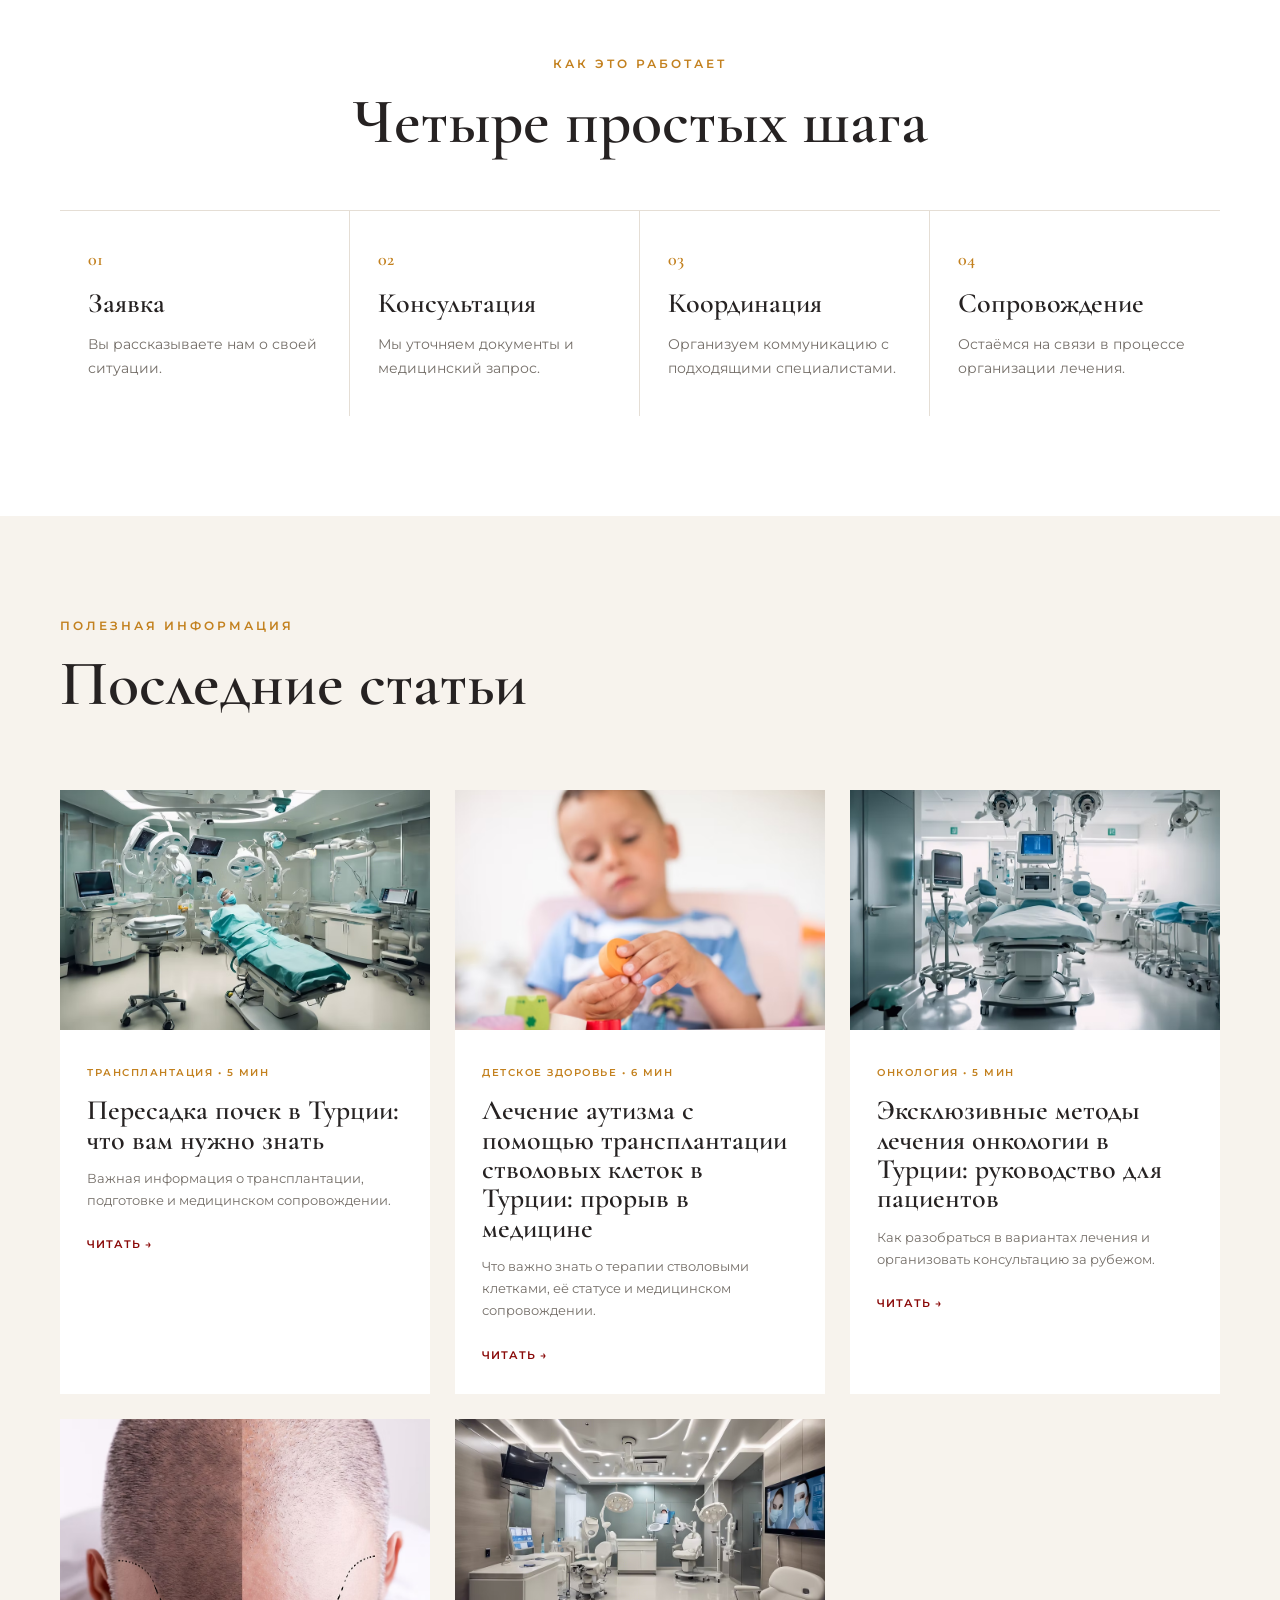
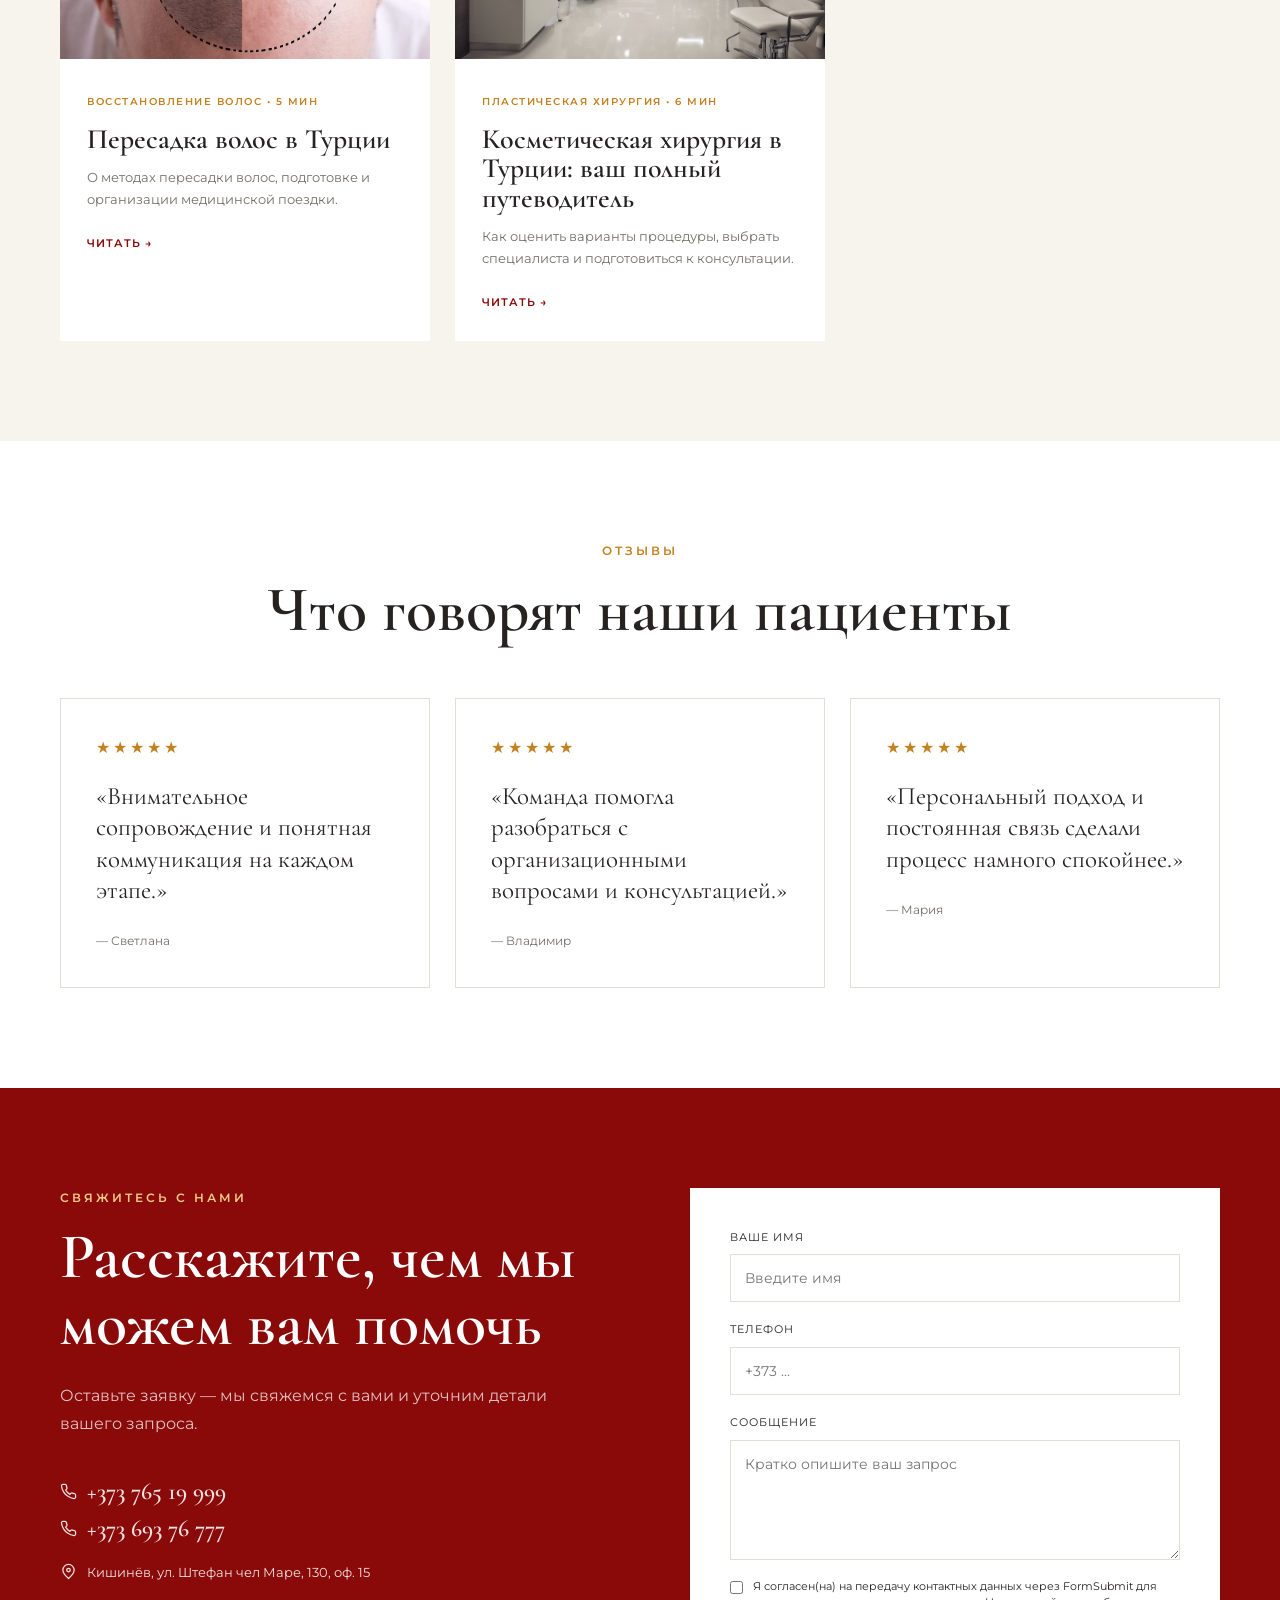
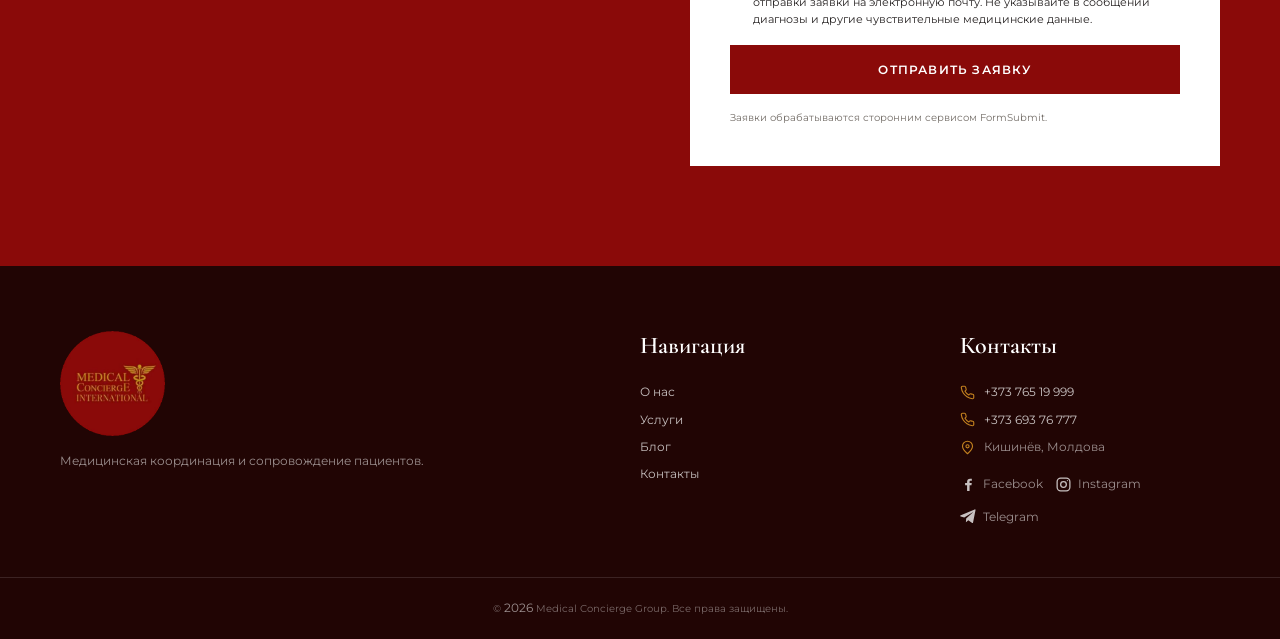
==== commit 0519e7ee: "Add files via upload" ====
--- a/index.html
+++ b/index.html
@@ -271,9 +271,9 @@
           Оставьте заявку — мы свяжемся с вами и уточним детали вашего запроса.
         </p>
         <div class="contact-details">
-          <a href="tel:+37376519999">+373 765 19 999</a>
-          <a href="tel:+37369376777">+373 693 76 777</a>
-          <span>Кишинёв, ул. Штефан чел Маре, 130, оф. 15</span>
+          <a href="tel:+37376519999"><svg class="contact-icon" viewBox="0 0 24 24" aria-hidden="true"><path d="M22 16.9v3a2 2 0 0 1-2.2 2 19.8 19.8 0 0 1-8.6-3.1 19.4 19.4 0 0 1-6-6A19.8 19.8 0 0 1 2.1 4.2 2 2 0 0 1 4.1 2h3a2 2 0 0 1 2 1.7c.1 1 .4 2 .7 2.9a2 2 0 0 1-.5 2.1L8 10a16 16 0 0 0 6 6l1.3-1.3a2 2 0 0 1 2.1-.5c.9.3 1.9.6 2.9.7a2 2 0 0 1 1.7 2z"/></svg><span>+373 765 19 999</span></a>
+          <a href="tel:+37369376777"><svg class="contact-icon" viewBox="0 0 24 24" aria-hidden="true"><path d="M22 16.9v3a2 2 0 0 1-2.2 2 19.8 19.8 0 0 1-8.6-3.1 19.4 19.4 0 0 1-6-6A19.8 19.8 0 0 1 2.1 4.2 2 2 0 0 1 4.1 2h3a2 2 0 0 1 2 1.7c.1 1 .4 2 .7 2.9a2 2 0 0 1-.5 2.1L8 10a16 16 0 0 0 6 6l1.3-1.3a2 2 0 0 1 2.1-.5c.9.3 1.9.6 2.9.7a2 2 0 0 1 1.7 2z"/></svg><span>+373 693 76 777</span></a>
+          <span class="contact-item"><svg class="contact-icon" viewBox="0 0 24 24" aria-hidden="true"><path d="M20 10c0 5-8 12-8 12S4 15 4 10a8 8 0 1 1 16 0z"/><circle cx="12" cy="10" r="2.5"/></svg><span>Кишинёв, ул. Штефан чел Маре, 130, оф. 15</span></span>
         </div>
       </div>
 
@@ -306,9 +306,14 @@
     </div>
     <div>
       <h4>Контакты</h4>
-      <a href="tel:+37376519999">+373 765 19 999</a>
-      <a href="tel:+37369376777">+373 693 76 777</a>
-      <span>Кишинёв, Молдова</span>
+      <a class="footer-contact-link" href="tel:+37376519999"><svg class="contact-icon" viewBox="0 0 24 24" aria-hidden="true"><path d="M22 16.9v3a2 2 0 0 1-2.2 2 19.8 19.8 0 0 1-8.6-3.1 19.4 19.4 0 0 1-6-6A19.8 19.8 0 0 1 2.1 4.2 2 2 0 0 1 4.1 2h3a2 2 0 0 1 2 1.7c.1 1 .4 2 .7 2.9a2 2 0 0 1-.5 2.1L8 10a16 16 0 0 0 6 6l1.3-1.3a2 2 0 0 1 2.1-.5c.9.3 1.9.6 2.9.7a2 2 0 0 1 1.7 2z"/></svg>+373 765 19 999</a>
+      <a class="footer-contact-link" href="tel:+37369376777"><svg class="contact-icon" viewBox="0 0 24 24" aria-hidden="true"><path d="M22 16.9v3a2 2 0 0 1-2.2 2 19.8 19.8 0 0 1-8.6-3.1 19.4 19.4 0 0 1-6-6A19.8 19.8 0 0 1 2.1 4.2 2 2 0 0 1 4.1 2h3a2 2 0 0 1 2 1.7c.1 1 .4 2 .7 2.9a2 2 0 0 1-.5 2.1L8 10a16 16 0 0 0 6 6l1.3-1.3a2 2 0 0 1 2.1-.5c.9.3 1.9.6 2.9.7a2 2 0 0 1 1.7 2z"/></svg>+373 693 76 777</a>
+      <span class="footer-contact-link"><svg class="contact-icon" viewBox="0 0 24 24" aria-hidden="true"><path d="M20 10c0 5-8 12-8 12S4 15 4 10a8 8 0 1 1 16 0z"/><circle cx="12" cy="10" r="2.5"/></svg>Кишинёв, Молдова</span>
+      <div class="social-links" aria-label="Наши социальные сети">
+        <a class="social-link facebook" href="https://www.facebook.com/share/1DfnViPpai/?mibextid=wwXIfr" target="_blank" rel="noopener noreferrer" aria-label="Facebook, откроется в новой вкладке"><svg viewBox="0 0 24 24" aria-hidden="true"><path d="M13.5 21v-8h2.7l.4-3h-3.1V8.1c0-.9.3-1.5 1.6-1.5h1.6V3.9c-.3 0-1.3-.1-2.5-.1-2.5 0-4.2 1.5-4.2 4.3V10H7.2v3h2.8v8h3.5z"/></svg><span>Facebook</span></a>
+        <a class="social-link instagram" href="https://www.instagram.com/medical.concierge.group" target="_blank" rel="noopener noreferrer" aria-label="Instagram, откроется в новой вкладке"><svg viewBox="0 0 24 24" aria-hidden="true"><rect x="3" y="3" width="18" height="18" rx="5"/><circle cx="12" cy="12" r="4"/><circle cx="17.5" cy="6.5" r=".8" fill="currentColor" stroke="none"/></svg><span>Instagram</span></a>
+        <a class="social-link telegram" href="https://t.me/med_concierge" target="_blank" rel="noopener noreferrer" aria-label="Telegram, откроется в новой вкладке"><svg viewBox="0 0 24 24" aria-hidden="true"><path d="M21.8 3.6 18.5 20c-.2 1.2-.9 1.5-1.8.9l-5-3.7-2.4 2.3c-.3.3-.5.5-1 .5l.4-5.1 9.3-8.4c.4-.4-.1-.6-.6-.2L6 13.5l-5-1.6c-1.1-.3-1.1-1.1.2-1.6L20.7 2c.9-.3 1.6.2 1.1 1.6z"/></svg><span>Telegram</span></a>
+      </div>
     </div>
   </div>
   <div class="copyright">© <span id="year"></span> Medical Concierge Group. Все права защищены.</div>
--- a/styles.css
+++ b/styles.css
@@ -145,8 +145,10 @@
 .contact-lead{color:rgba(255,255,255,.75);max-width:500px}
 .contact .gold{color:#f1ca88}
 .contact-details{margin-top:40px;display:grid;gap:8px}
+.contact-details a,.contact-item{display:flex;align-items:center;gap:10px;color:rgba(255,255,255,.88)}
 .contact-details a{font:600 24px var(--serif)}
-.contact-details span{color:rgba(255,255,255,.7);font-size:13px;margin-top:10px}
+.contact-item{font-size:13px;margin-top:10px}
+.contact-icon{width:17px;height:17px;flex:0 0 17px;fill:none;stroke:currentColor;stroke-width:1.8;stroke-linecap:round;stroke-linejoin:round}
 .contact-form{background:#fff;padding:40px;color:var(--ink)}
 .contact-form label{display:block;font-size:11px;text-transform:uppercase;letter-spacing:1px;margin-bottom:18px}
 .contact-form input,.contact-form textarea{display:block;width:100%;margin-top:8px;border:1px solid var(--line);padding:14px;font:14px var(--sans);outline:none}
@@ -167,6 +169,13 @@
 .footer h4{font:600 24px var(--serif);margin-bottom:15px}
 .footer-grid>div:not(:first-child){display:flex;flex-direction:column;gap:7px}
 .footer-grid a{font-size:12px;color:rgba(255,255,255,.75)}
+.footer-contact-link{display:flex;align-items:center;gap:9px}
+.footer-contact-link .contact-icon{width:15px;height:15px;flex-basis:15px;color:var(--gold)}
+.social-links{display:flex;flex-direction:row!important;flex-wrap:wrap;gap:12px!important;margin-top:10px}
+.footer-grid .social-link{display:inline-flex;align-items:center;gap:6px}
+.social-link svg{width:17px;height:17px;flex:0 0 17px;fill:currentColor}
+.social-link.instagram svg{fill:none;stroke:currentColor;stroke-width:1.8}
+.social-link:hover{color:#f1ca88}
 .copyright{border-top:1px solid rgba(255,255,255,.12);padding-top:20px;text-align:center;color:rgba(255,255,255,.4);font-size:10px}
 
 @media(max-width:900px){
@@ -182,14 +191,7 @@
   .footer-grid{grid-template-columns:1fr 1fr}
 }
 @media(max-width:600px){
-  .container{width:min(100% - 28px,1160px)    .article-page{padding-top:72px}
-    .article-header{padding:50px 0 35px}
-    .article-header h1{font-size:clamp(42px,12vw,62px)}
-    .article-content{padding:38px 0 65px}
-    .article-content img{margin-bottom:30px}
-    .article-content p,.article-content li{font-size:17px;line-height:1.85}
-    .article-content h2{margin-top:34px}
-  }
+  .container{width:min(100% - 28px,1160px)}
   .section{padding:70px 0}
   .hero{min-height:700px}
   .hero h1{font-size:68px}
@@ -200,6 +202,13 @@
   .row-heading{display:block}
   .row-heading .text-link{display:inline-block;margin-top:20px}
   .contact-form{padding:25px}
+  .article-page{padding-top:72px}
+  .article-header{padding:50px 0 35px}
+  .article-header h1{font-size:clamp(42px,12vw,62px)}
+  .article-content{padding:38px 0 65px}
+  .article-content img{margin-bottom:30px}
+  .article-content p,.article-content li{font-size:17px;line-height:1.85}
+  .article-content h2{margin-top:34px}
 
   .header{background:#f3f3f3;border-bottom:0}
   .nav{min-height:72px}
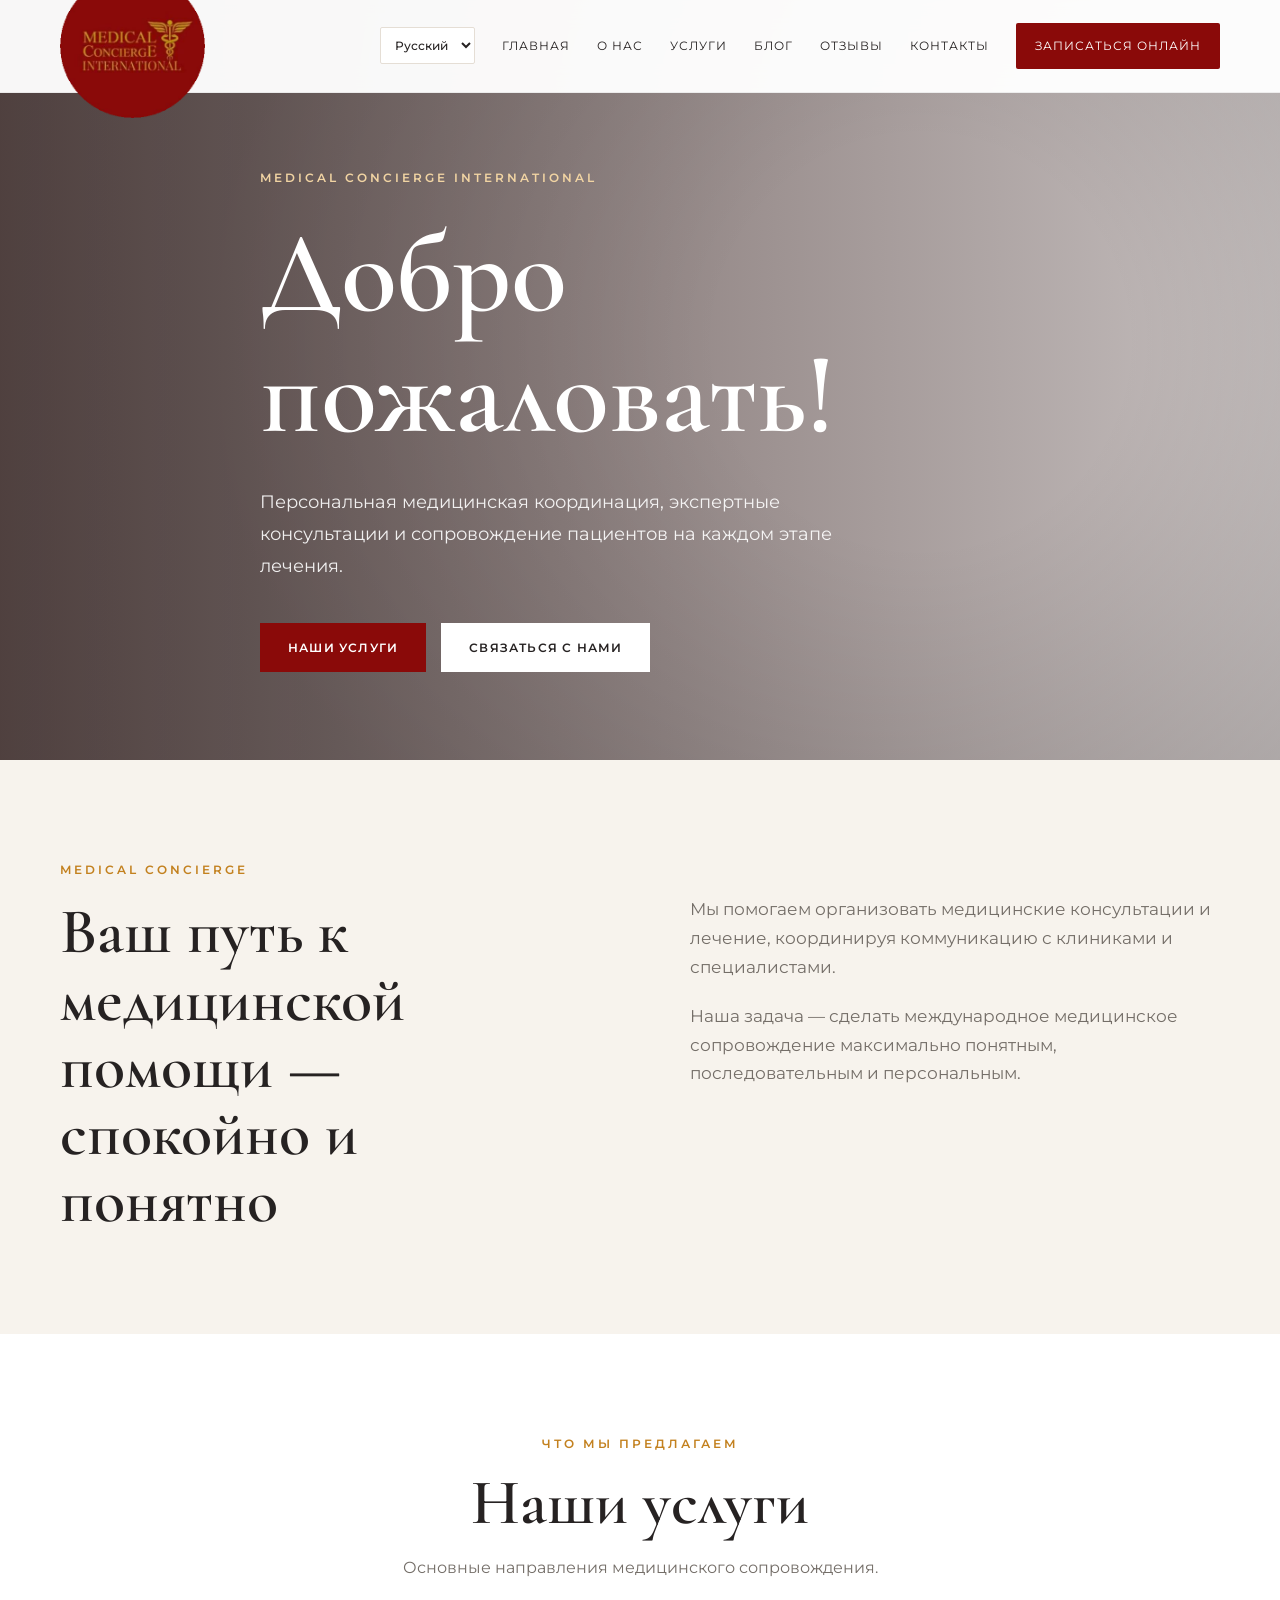
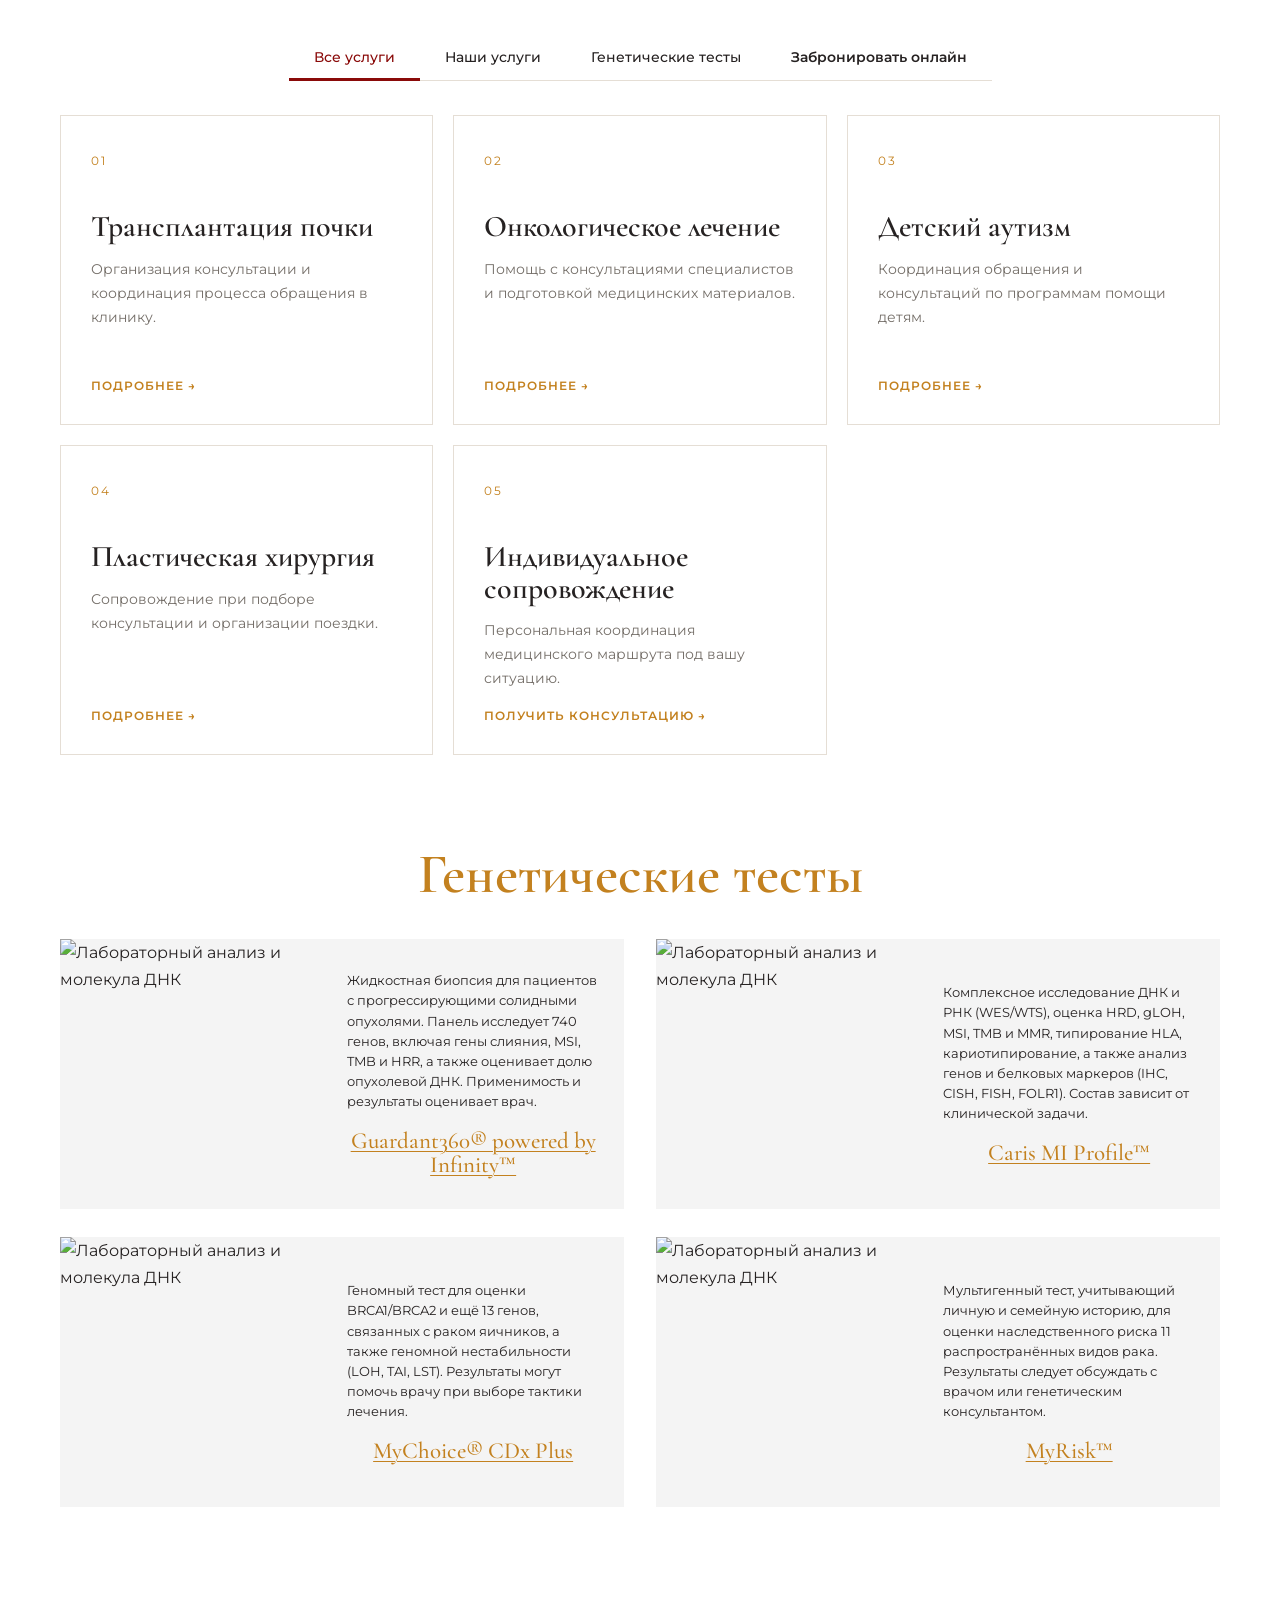
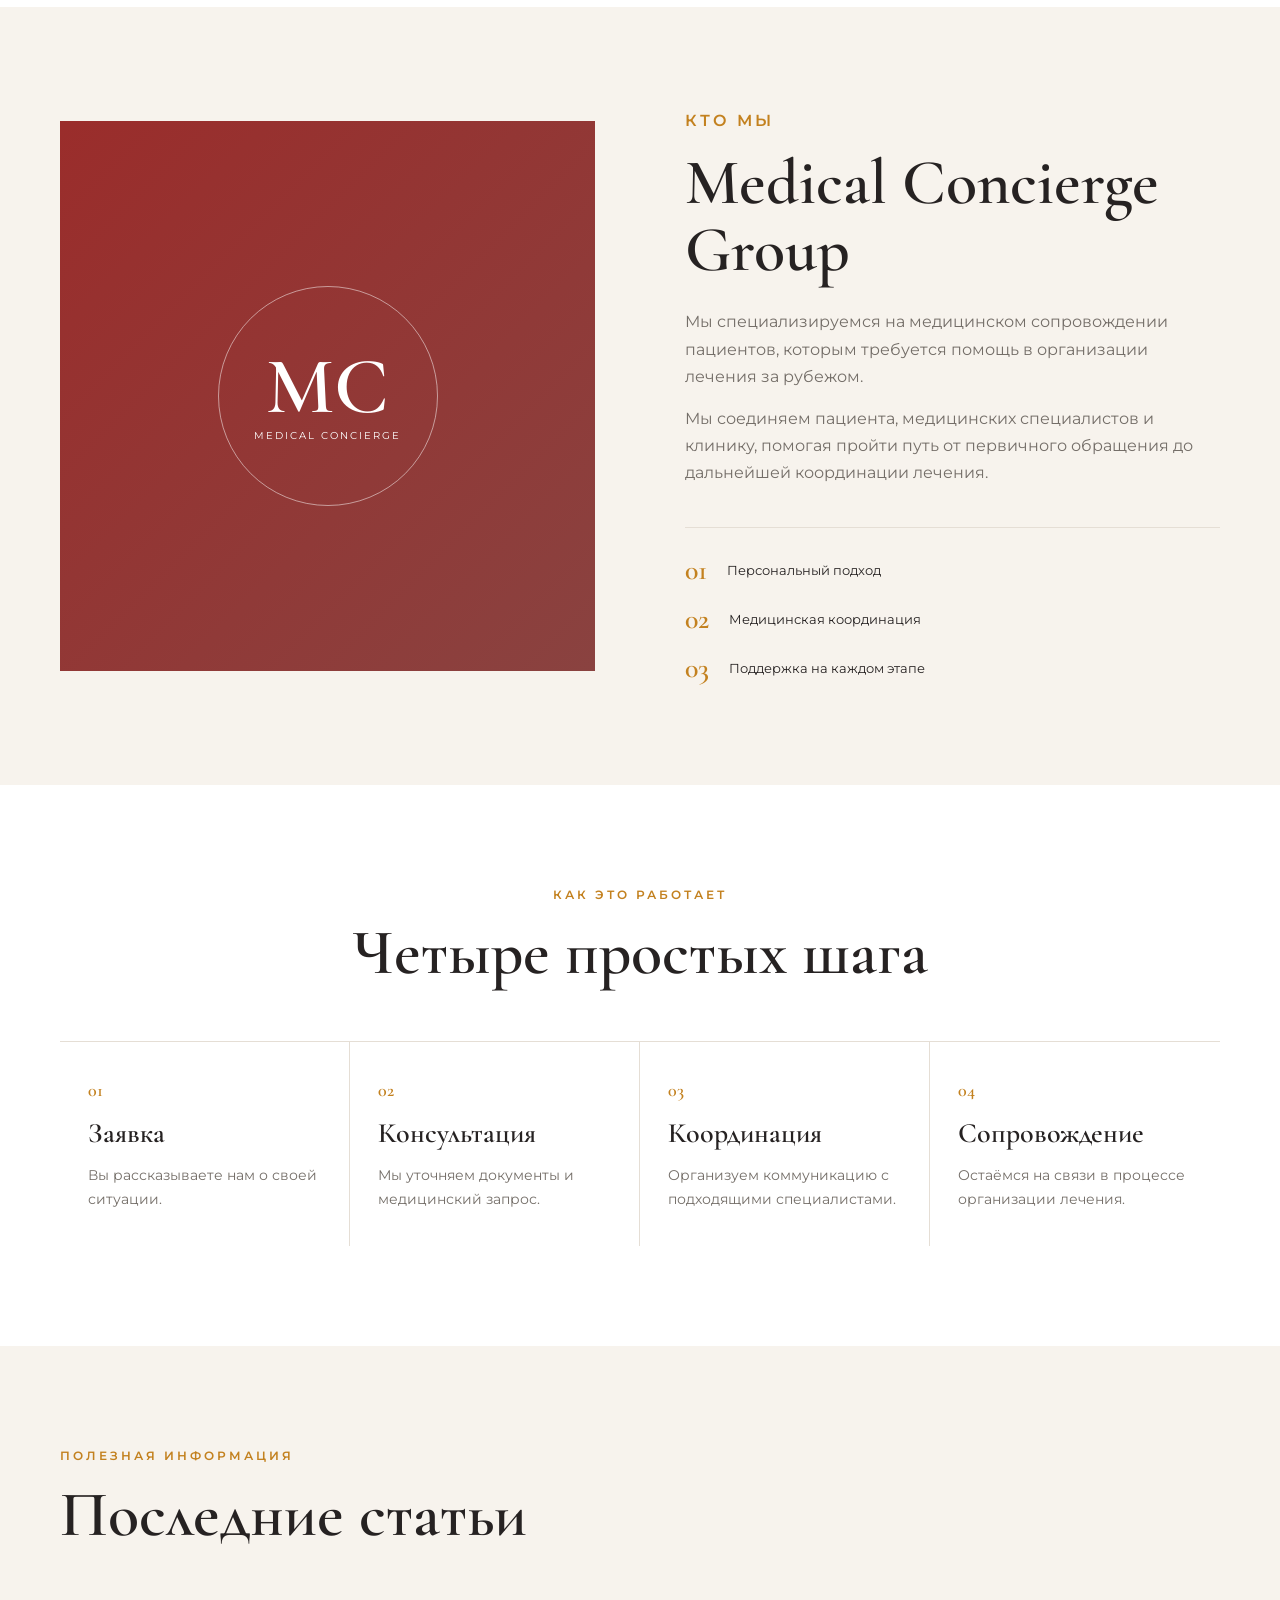
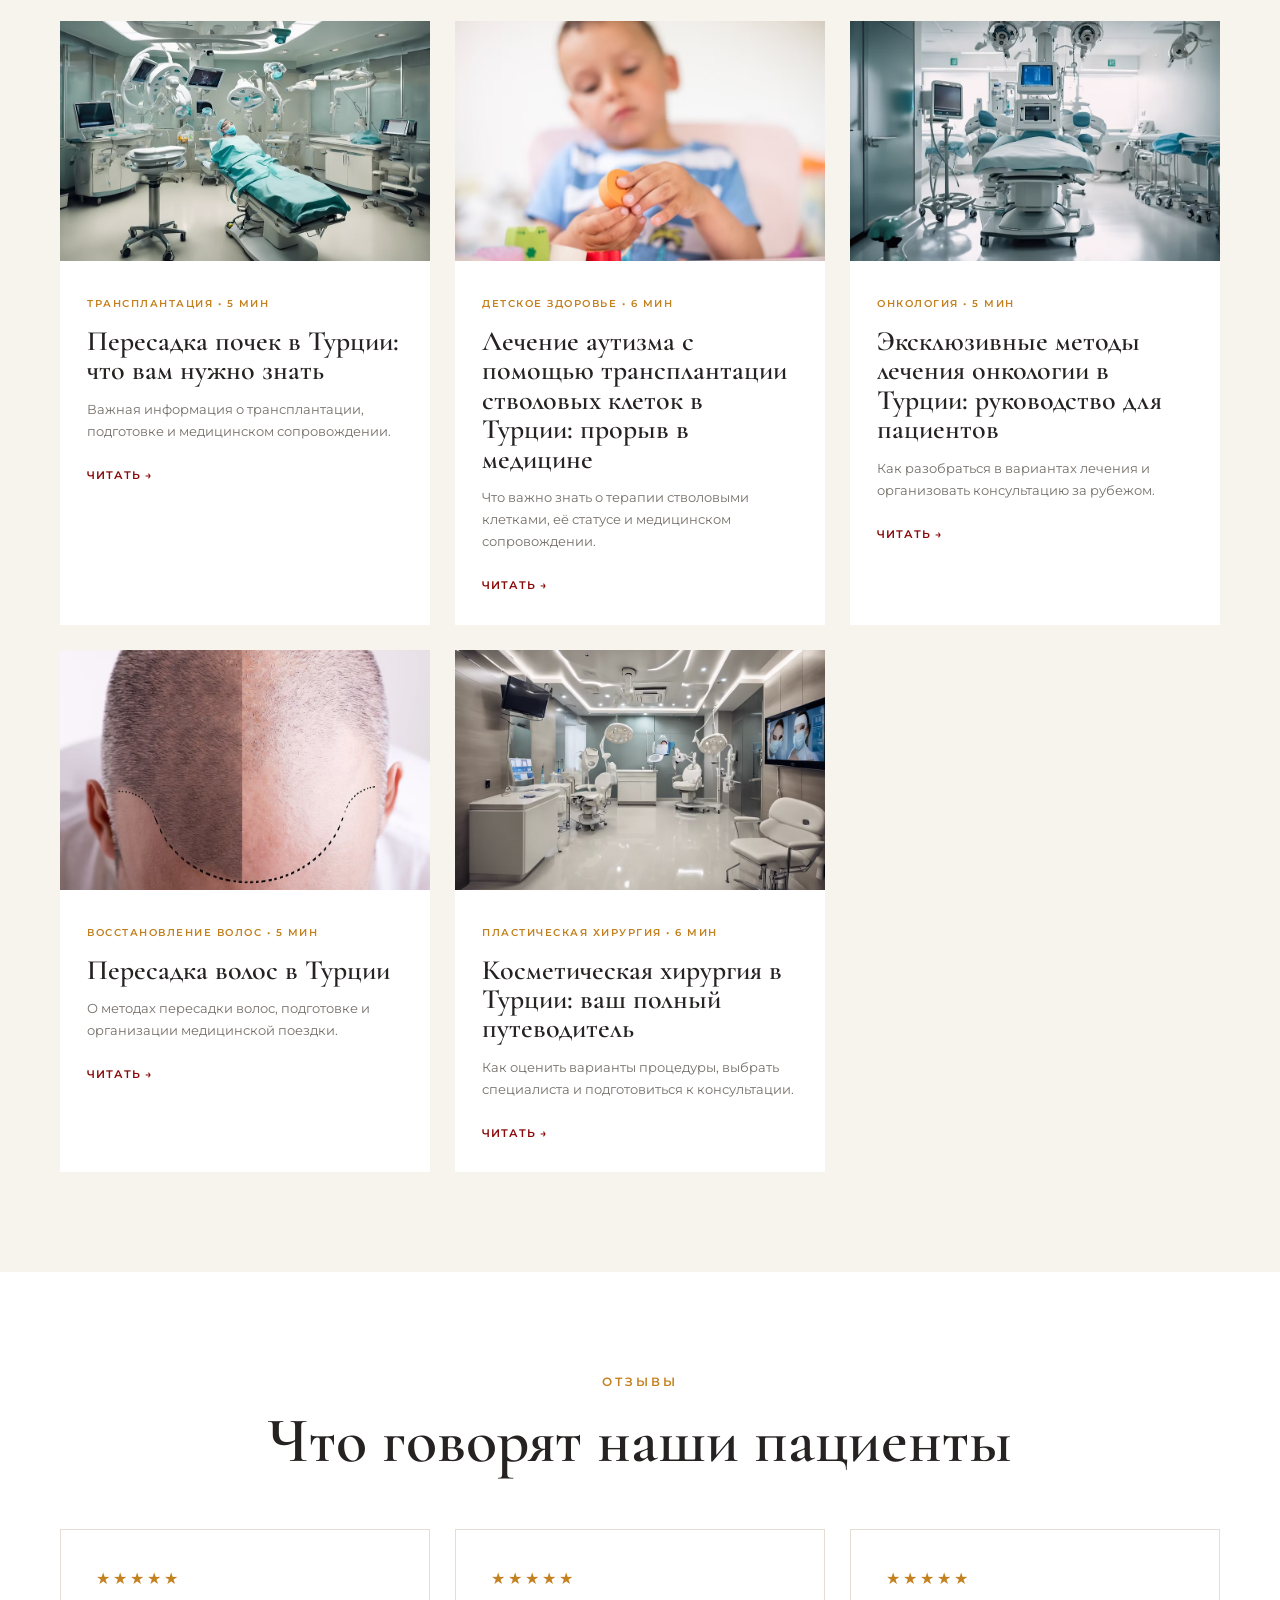
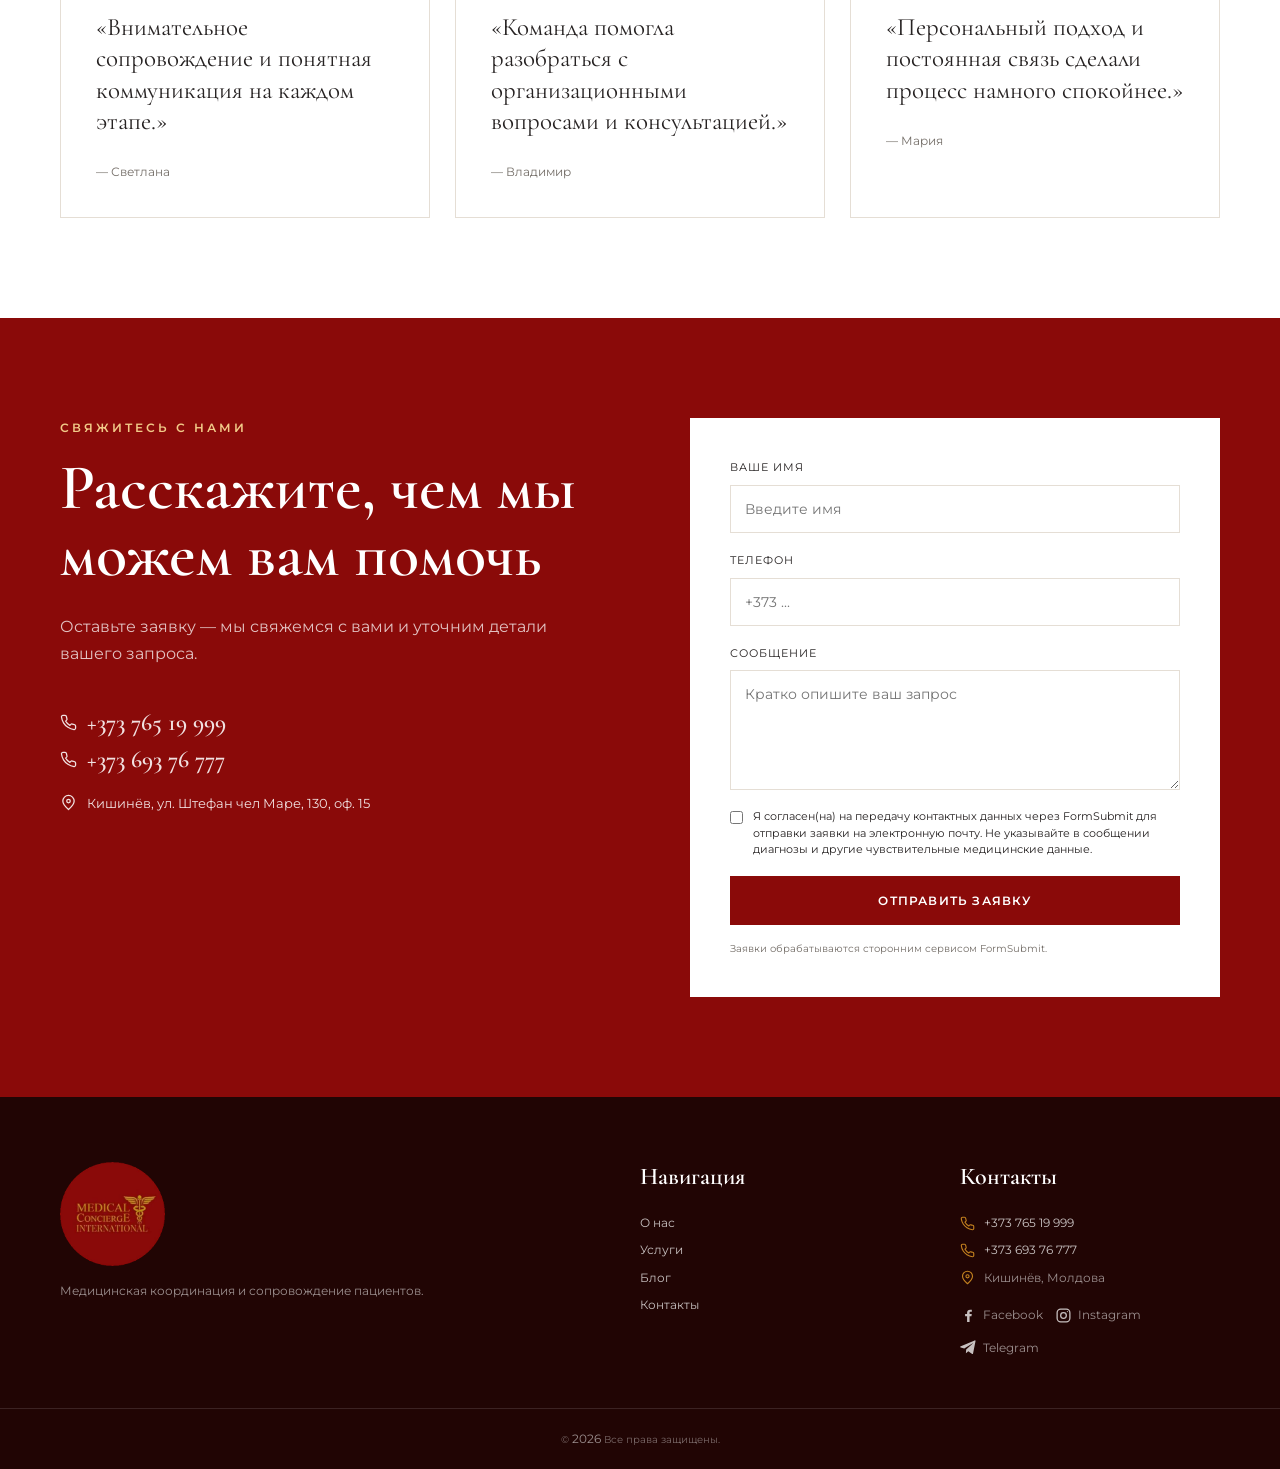
==== commit 29126a9c: "Update site for director review" ====
--- a/index.html
+++ b/index.html
@@ -8,7 +8,7 @@
   <link rel="preconnect" href="https://fonts.googleapis.com">
   <link rel="preconnect" href="https://fonts.gstatic.com" crossorigin>
   <link href="https://fonts.googleapis.com/css2?family=Cormorant+Garamond:wght@500;600&family=Montserrat:wght@400;500;600&display=swap" rel="stylesheet">
-  <link rel="stylesheet" href="styles.css">
+  <link rel="stylesheet" href="styles.css?v=20261010-service-tabs">
 </head>
 <body>
 
@@ -25,8 +25,16 @@
     <nav class="nav-links" aria-label="Главное меню">
       <button class="nav-close" type="button" aria-label="Закрыть меню">
         <span class="close-mark">×</span>
-        <span class="close-text">Close</span>
+        <span class="close-text">Закрыть</span>
       </button>
+      <label class="language-switcher">
+        <span class="visually-hidden">Язык</span>
+        <select class="language-select" aria-label="Язык">
+          <option value="ru">Русский</option>
+          <option value="en">English</option>
+          <option value="ro">Română</option>
+        </select>
+      </label>
       <a href="#home">Главная</a>
       <a href="#about">О нас</a>
       <a href="#services">Услуги</a>
@@ -82,7 +90,14 @@
         <p>Основные направления медицинского сопровождения.</p>
       </div>
 
-      <div class="service-grid">
+      <div class="service-filters" role="group" aria-label="Категории услуг">
+        <button class="service-filter is-active" type="button" data-service-filter="all" aria-pressed="true">Все услуги</button>
+        <button class="service-filter" type="button" data-service-filter="services" aria-pressed="false">Наши услуги</button>
+        <button class="service-filter" type="button" data-service-filter="genetic" aria-pressed="false">Генетические тесты</button>
+        <a class="service-filter-booking" href="#contact">Забронировать онлайн</a>
+      </div>
+
+      <div class="service-grid" data-service-group="services">
         <article class="service-card">
           <div class="service-icon">01</div>
           <h3>Трансплантация почки</h3>
@@ -111,19 +126,51 @@
           <a href="#contact">Подробнее →</a>
         </article>
 
-        <article class="service-card">
+        <article class="service-card featured">
           <div class="service-icon">05</div>
-          <h3>Генетические тесты</h3>
-          <p>Информация о доступных тестах и помощь в организации консультации.</p>
-          <a href="#contact">Подробнее →</a>
-        </article>
-
-        <article class="service-card featured">
-          <div class="service-icon">06</div>
           <h3>Индивидуальное сопровождение</h3>
           <p>Персональная координация медицинского маршрута под вашу ситуацию.</p>
           <a href="#contact">Получить консультацию →</a>
         </article>
+      </div>
+
+      <div class="genetic-tests" data-service-group="genetic">
+        <div class="section-heading genetic-tests-heading">
+          <h2>Генетические тесты</h2>
+        </div>
+        <div class="genetic-tests-grid">
+          <article class="genetic-test-card">
+            <img src="https://images.unsplash.com/photo-1530210124550-912dc1381cb8?auto=format&fit=crop&w=900&q=85" alt="Лабораторный анализ и молекула ДНК">
+            <div class="genetic-test-content">
+              <p>Жидкостная биопсия для пациентов с прогрессирующими солидными опухолями. Панель исследует 740 генов, включая гены слияния, MSI, TMB и HRR, а также оценивает долю опухолевой ДНК. Применимость и результаты оценивает врач.</p>
+              <h3>Guardant360® powered by Infinity™</h3>
+            </div>
+          </article>
+
+          <article class="genetic-test-card">
+            <img src="https://images.unsplash.com/photo-1530210124550-912dc1381cb8?auto=format&fit=crop&w=900&q=85" alt="Лабораторный анализ и молекула ДНК">
+            <div class="genetic-test-content">
+              <p>Комплексное исследование ДНК и РНК (WES/WTS), оценка HRD, gLOH, MSI, TMB и MMR, типирование HLA, кариотипирование, а также анализ генов и белковых маркеров (IHC, CISH, FISH, FOLR1). Состав зависит от клинической задачи.</p>
+              <h3>Caris MI Profile™</h3>
+            </div>
+          </article>
+
+          <article class="genetic-test-card">
+            <img src="https://images.unsplash.com/photo-1530210124550-912dc1381cb8?auto=format&fit=crop&w=900&q=85" alt="Лабораторный анализ и молекула ДНК">
+            <div class="genetic-test-content">
+              <p>Геномный тест для оценки BRCA1/BRCA2 и ещё 13 генов, связанных с раком яичников, а также геномной нестабильности (LOH, TAI, LST). Результаты могут помочь врачу при выборе тактики лечения.</p>
+              <h3>MyChoice® CDx Plus</h3>
+            </div>
+          </article>
+
+          <article class="genetic-test-card">
+            <img src="https://images.unsplash.com/photo-1530210124550-912dc1381cb8?auto=format&fit=crop&w=900&q=85" alt="Лабораторный анализ и молекула ДНК">
+            <div class="genetic-test-content">
+              <p>Мультигенный тест, учитывающий личную и семейную историю, для оценки наследственного риска 11 распространённых видов рака. Результаты следует обсуждать с врачом или генетическим консультантом.</p>
+              <h3>MyRisk™</h3>
+            </div>
+          </article>
+        </div>
       </div>
     </div>
   </section>
@@ -319,6 +366,7 @@
   <div class="copyright">© <span id="year"></span> Medical Concierge Group. Все права защищены.</div>
 </footer>
 
+<script src="translations.js?v=20261010-service-tabs"></script>
 <script src="script.js"></script>
 </body>
 </html>
--- a/styles.css
+++ b/styles.css
@@ -34,6 +34,9 @@
 .nav-links a{transition:.25s}
 .nav-links a:hover{color:var(--gold)}
 .nav-close{display:none}
+.language-switcher{display:flex;align-items:center}
+.language-select{min-width:92px;padding:9px 10px;border:1px solid var(--line);border-radius:2px;background:#fff;color:var(--ink);font:500 12px var(--sans);cursor:pointer}
+.visually-hidden{position:absolute;width:1px;height:1px;padding:0;margin:-1px;overflow:hidden;clip:rect(0,0,0,0);white-space:nowrap;border:0}
 .nav-button{background:var(--red);color:#fff!important;padding:13px 19px;border-radius:2px}
 .menu-toggle{display:none;border:0;background:none;cursor:pointer}
 .menu-toggle span{display:block;width:28px;height:2px;background:var(--ink);margin:6px}
@@ -74,6 +77,23 @@
 .service-card p{font-size:14px}
 .service-card a{position:absolute;bottom:28px;color:var(--gold);font-size:12px;font-weight:600;letter-spacing:1px;text-transform:uppercase}
 .service-card:hover a,.service-card:focus-within a{color:#f0cf98}
+
+.service-filters{display:flex;justify-content:center;align-items:stretch;gap:0;margin:0 auto 34px;border-bottom:1px solid var(--line);width:max-content;max-width:100%}
+.service-filter,.service-filter-booking{display:flex;align-items:center;justify-content:center;padding:12px 25px;border:0;border-bottom:3px solid transparent;margin-bottom:-1px;background:transparent;color:var(--ink);font:500 14px var(--sans);cursor:pointer;white-space:nowrap}
+.service-filter.is-active{border-bottom-color:var(--red);color:var(--red)}
+.service-filter:hover,.service-filter:focus-visible,.service-filter-booking:hover,.service-filter-booking:focus-visible{color:var(--gold)}
+.service-filter-booking{font-weight:600}
+.service-grid[hidden],.genetic-tests[hidden]{display:none}
+
+.genetic-tests{margin-top:90px}
+.genetic-tests-heading{margin-bottom:35px}
+.genetic-tests-heading h2{color:var(--gold);font-size:clamp(38px,4.5vw,56px)}
+.genetic-tests-grid{display:grid;grid-template-columns:repeat(2,minmax(0,1fr));gap:28px 32px}
+.genetic-test-card{display:grid;grid-template-columns:1fr 1.15fr;min-height:270px;background:#f4f4f4}
+.genetic-test-card img{width:100%;height:100%;min-height:270px;object-fit:cover}
+.genetic-test-content{display:flex;flex-direction:column;align-items:center;justify-content:center;padding:25px}
+.genetic-test-content p{width:100%;font-size:13px;line-height:1.55;color:var(--ink)}
+.genetic-test-content h3{margin-top:18px;color:var(--gold);font-size:23px;font-weight:500;text-align:center;text-decoration:underline;text-decoration-thickness:1px;text-underline-offset:3px}
 
 .about{background:var(--cream)}
 .about-grid{display:grid;grid-template-columns:1fr 1fr;gap:90px;align-items:center}
@@ -185,6 +205,10 @@
   .menu-toggle{display:block}
   .intro-grid,.about-grid,.contact-grid{grid-template-columns:1fr;gap:45px}
   .service-grid,.article-grid,.review-grid{grid-template-columns:1fr 1fr}
+  .service-filters{width:100%;overflow-x:auto;justify-content:flex-start}
+  .service-filter,.service-filter-booking{padding:12px 16px;font-size:12px}
+  .genetic-tests-grid{grid-template-columns:1fr}
+  .genetic-test-card{grid-template-columns:1fr 1.2fr}
   .steps{grid-template-columns:1fr 1fr}
   .step:nth-child(2){border-right:0}
   .step:nth-child(n+3){border-top:1px solid var(--line)}
@@ -197,6 +221,10 @@
   .hero h1{font-size:68px}
   .hero-text{font-size:15px}
   .service-grid,.article-grid,.review-grid,.steps,.footer-grid{grid-template-columns:1fr}
+  .service-filters{margin-bottom:26px}
+  .genetic-tests{margin-top:65px}
+  .genetic-test-card{grid-template-columns:1fr}
+  .genetic-test-card img{height:230px;min-height:0}
   .step,.step:nth-child(2){border-right:0;border-bottom:1px solid var(--line)}
   .step:last-child{border-bottom:0}
   .row-heading{display:block}
@@ -214,46 +242,52 @@
   .nav{min-height:72px}
   .brand{width:118px}
   .logo-img{width:110px;height:110px;margin:-18px 0}
-  .menu-toggle{position:relative;z-index:110;display:flex;flex-direction:column;justify-content:center;align-items:center;width:30px;height:30px;margin-left:auto}
-  .menu-toggle span{transition:transform .25s ease, opacity .2s ease}
+  .menu-toggle{position:relative;z-index:110;display:flex;flex-direction:column;justify-content:center;align-items:center;gap:5px;width:34px;height:38px;margin-left:auto;padding:5px;border:0;background:none;cursor:pointer}
+  .menu-toggle span{width:24px;height:2px;margin:0;background:#000;transition:transform .25s ease, opacity .2s ease}
   .nav-links{
     position:fixed;
     inset:0;
-    top:0;
-    left:0;
-    right:0;
-    bottom:0;
     display:none;
+    z-index:105;
+    height:100vh;
+    height:100dvh;
     background:#f3f3f3;
-    padding:42px 0 50px 0;
+    padding:76px 20px 30px;
     box-shadow:none;
-    align-items:flex-start;
-    justify-content:flex-start;
+    flex-direction:column;
+    gap:8px;
+    align-items:center;
+    justify-content:center;
     overflow-y:auto;
   }
   .nav-links.open{display:flex}
   .nav-links a{
-    display:none;
+    display:block;
     width:100%;
-    padding:0 16px 0 52px;
+    padding:7px 20px;
     font-family:var(--serif);
-    font-size:clamp(32px,8vw,58px);
+    font-size:clamp(26px,7vw,36px);
     line-height:1.15;
-    letter-spacing:-.02em;
+    letter-spacing:0;
     color:#111;
     font-weight:600;
     text-transform:none;
+    text-align:center;
   }
-  .nav-links .nav-button{display:none;margin-top:12px;padding-left:52px;padding-right:16px;border-radius:0;background:none;color:#111!important}
+  .language-switcher{position:absolute;top:22px;left:24px}
+  .language-select{min-width:100px;padding:9px 10px;font-size:13px}
+  .nav-links .nav-button{display:block;margin-top:10px;padding:7px 20px;border-radius:0;background:none;color:#111!important}
   .nav-links .nav-button:hover{background:none}
   .nav-close{
-    position:relative;
+    position:absolute;
+    top:22px;
+    right:24px;
     display:flex;
     align-items:center;
     justify-content:center;
     gap:10px;
     width:auto;
-    margin:0 auto 20px;
+    margin:0;
     padding:0 10px;
     background:none;
     border:0;
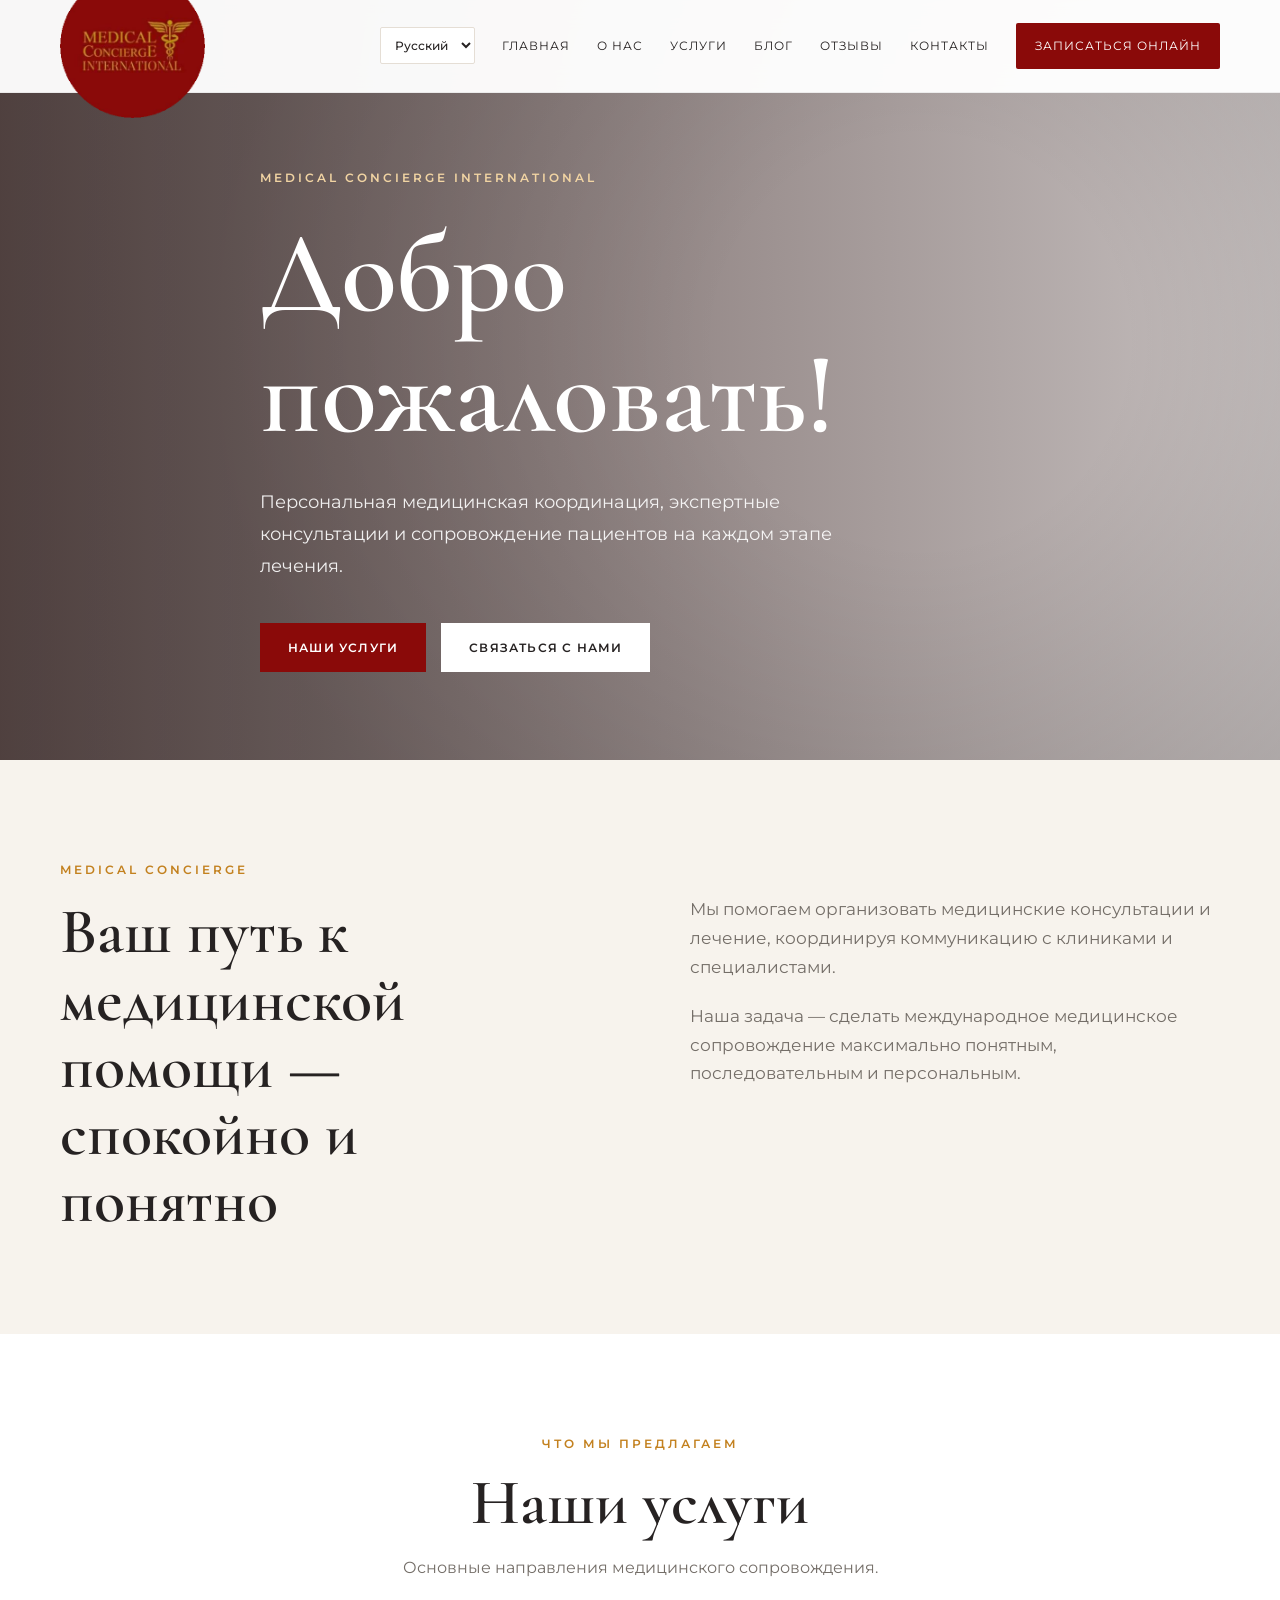
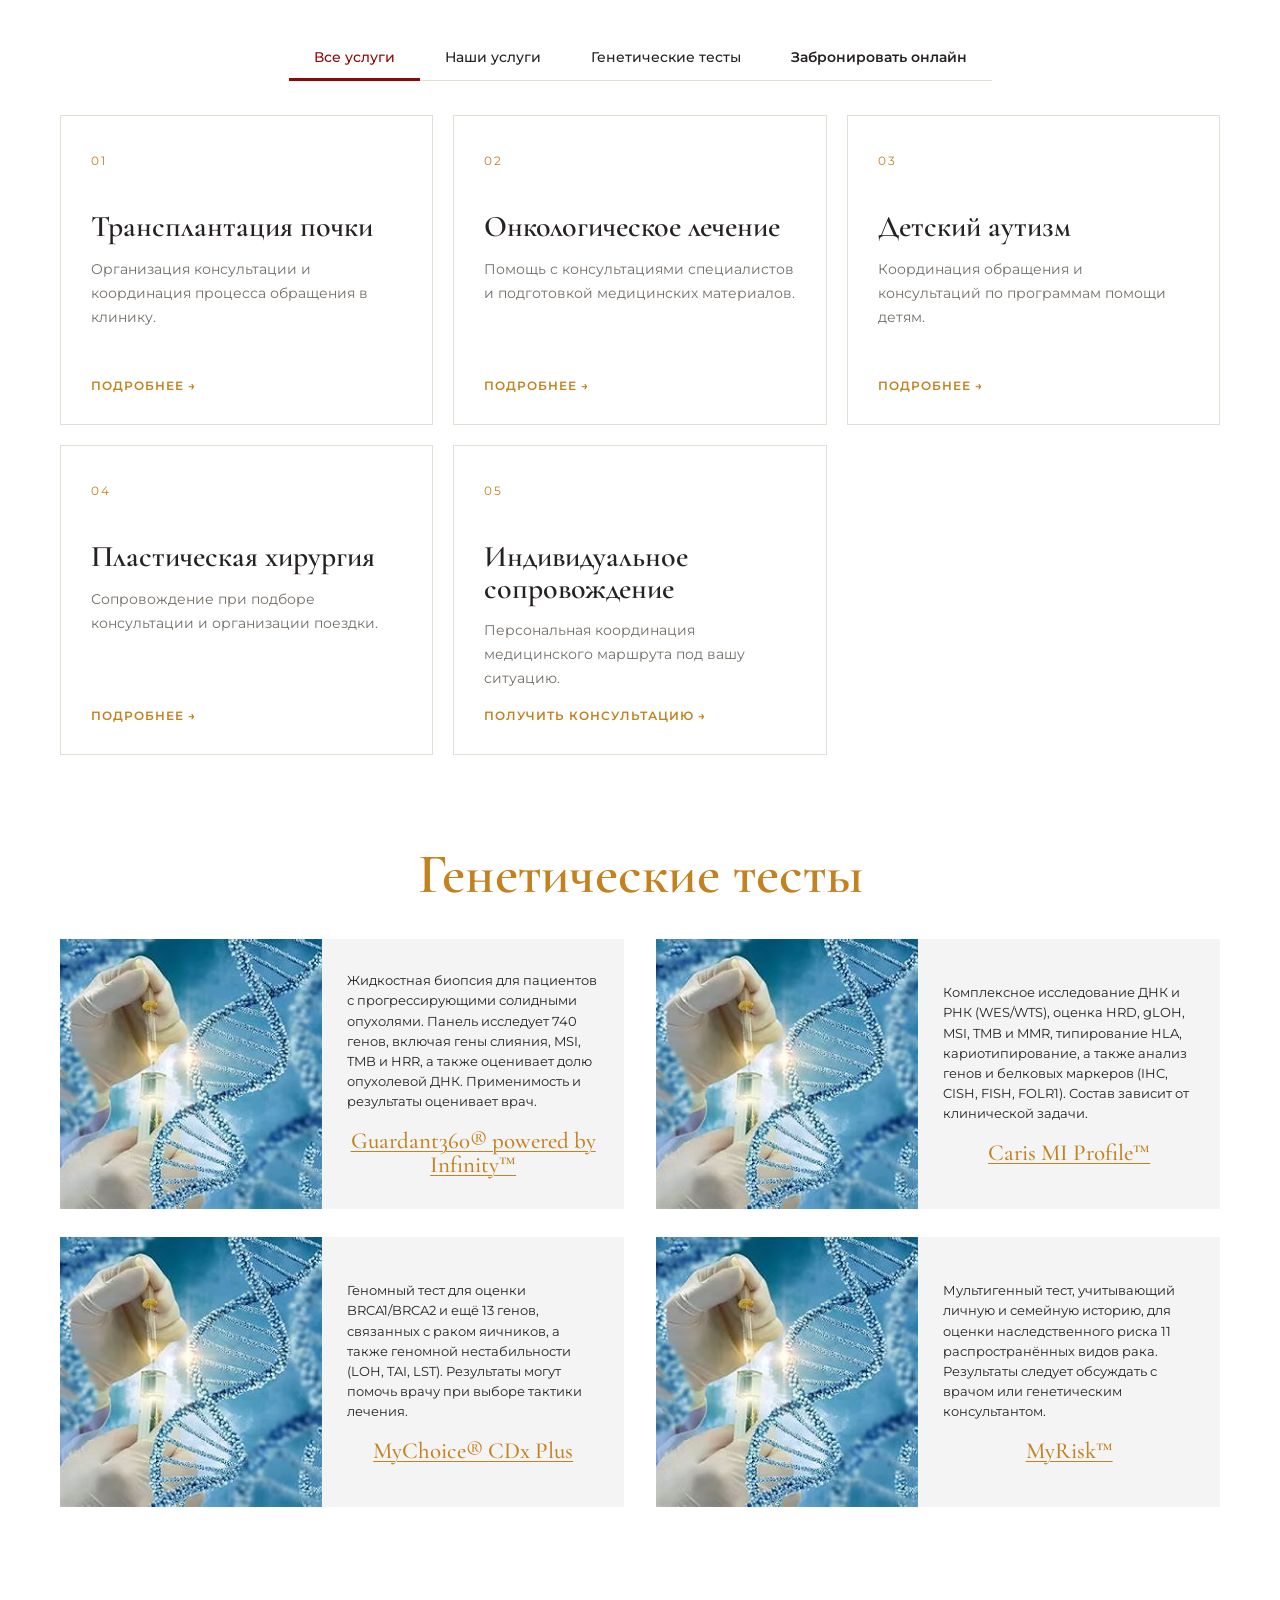
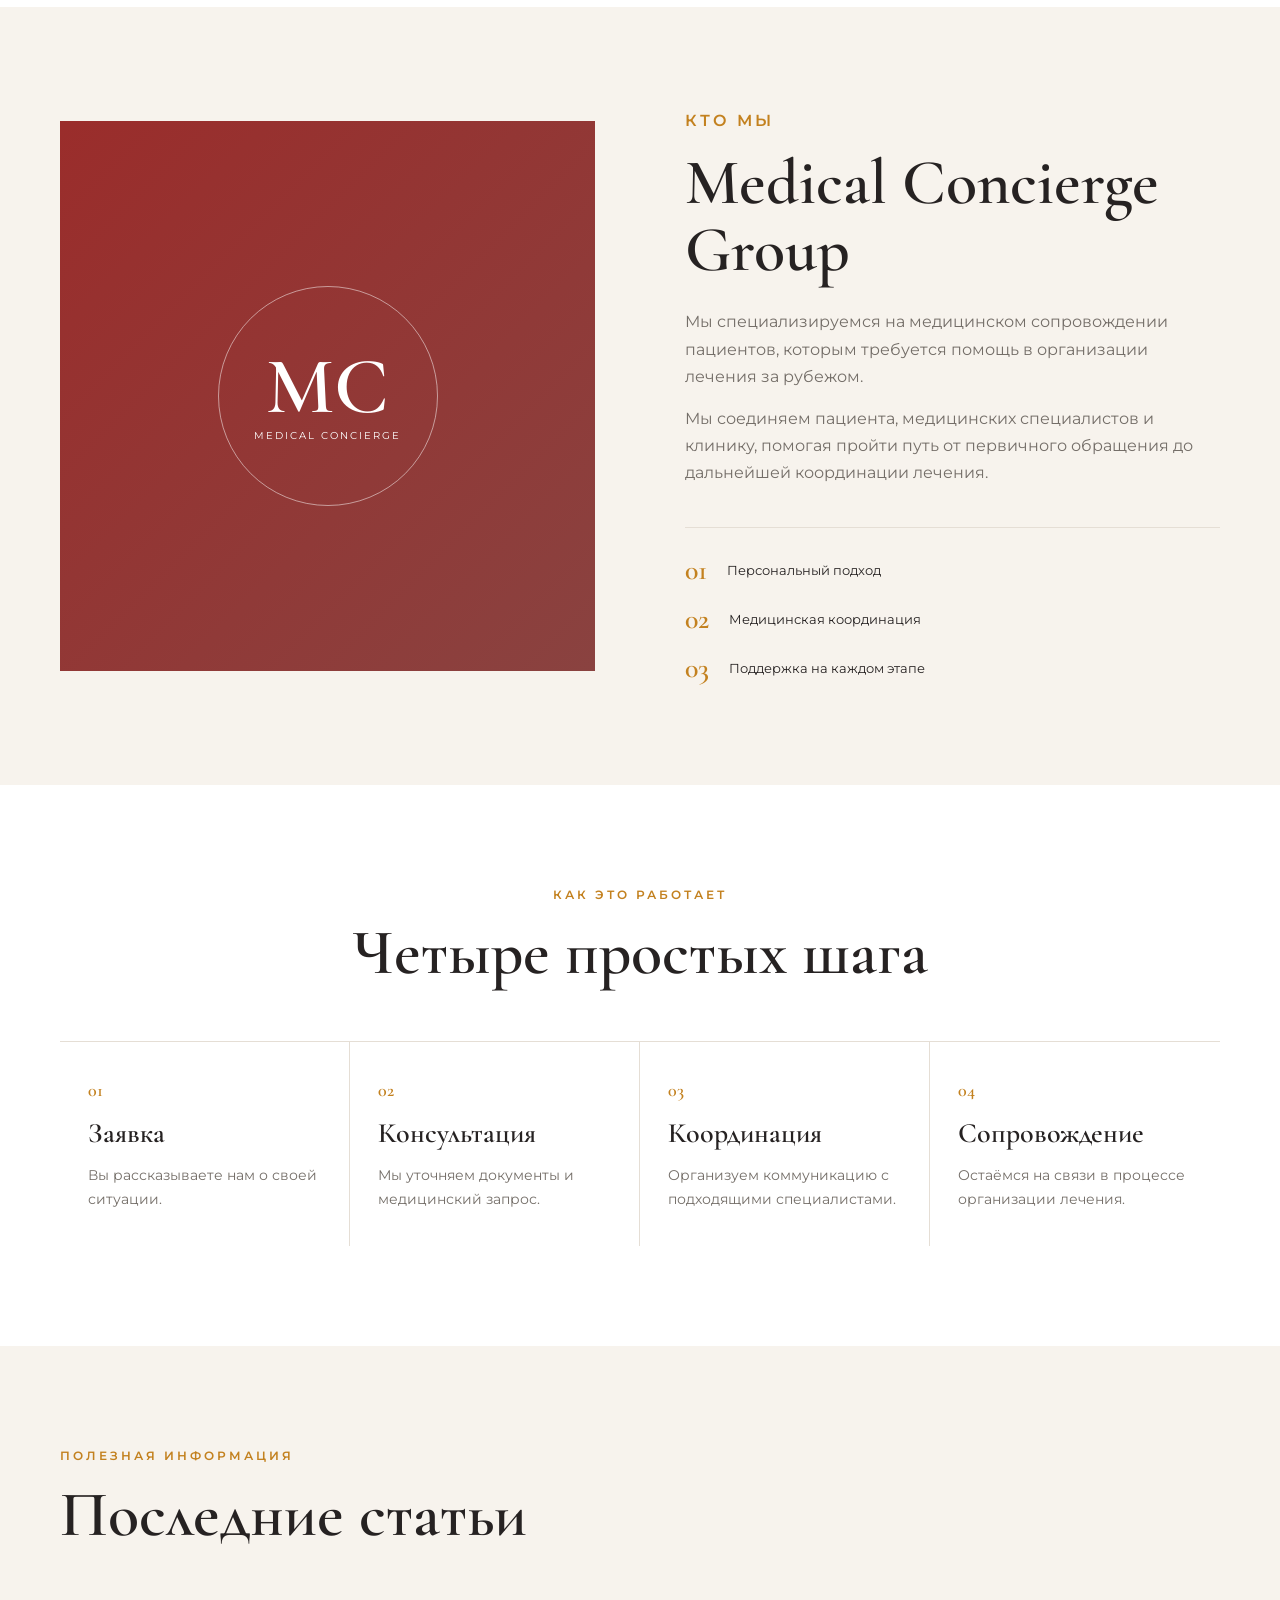
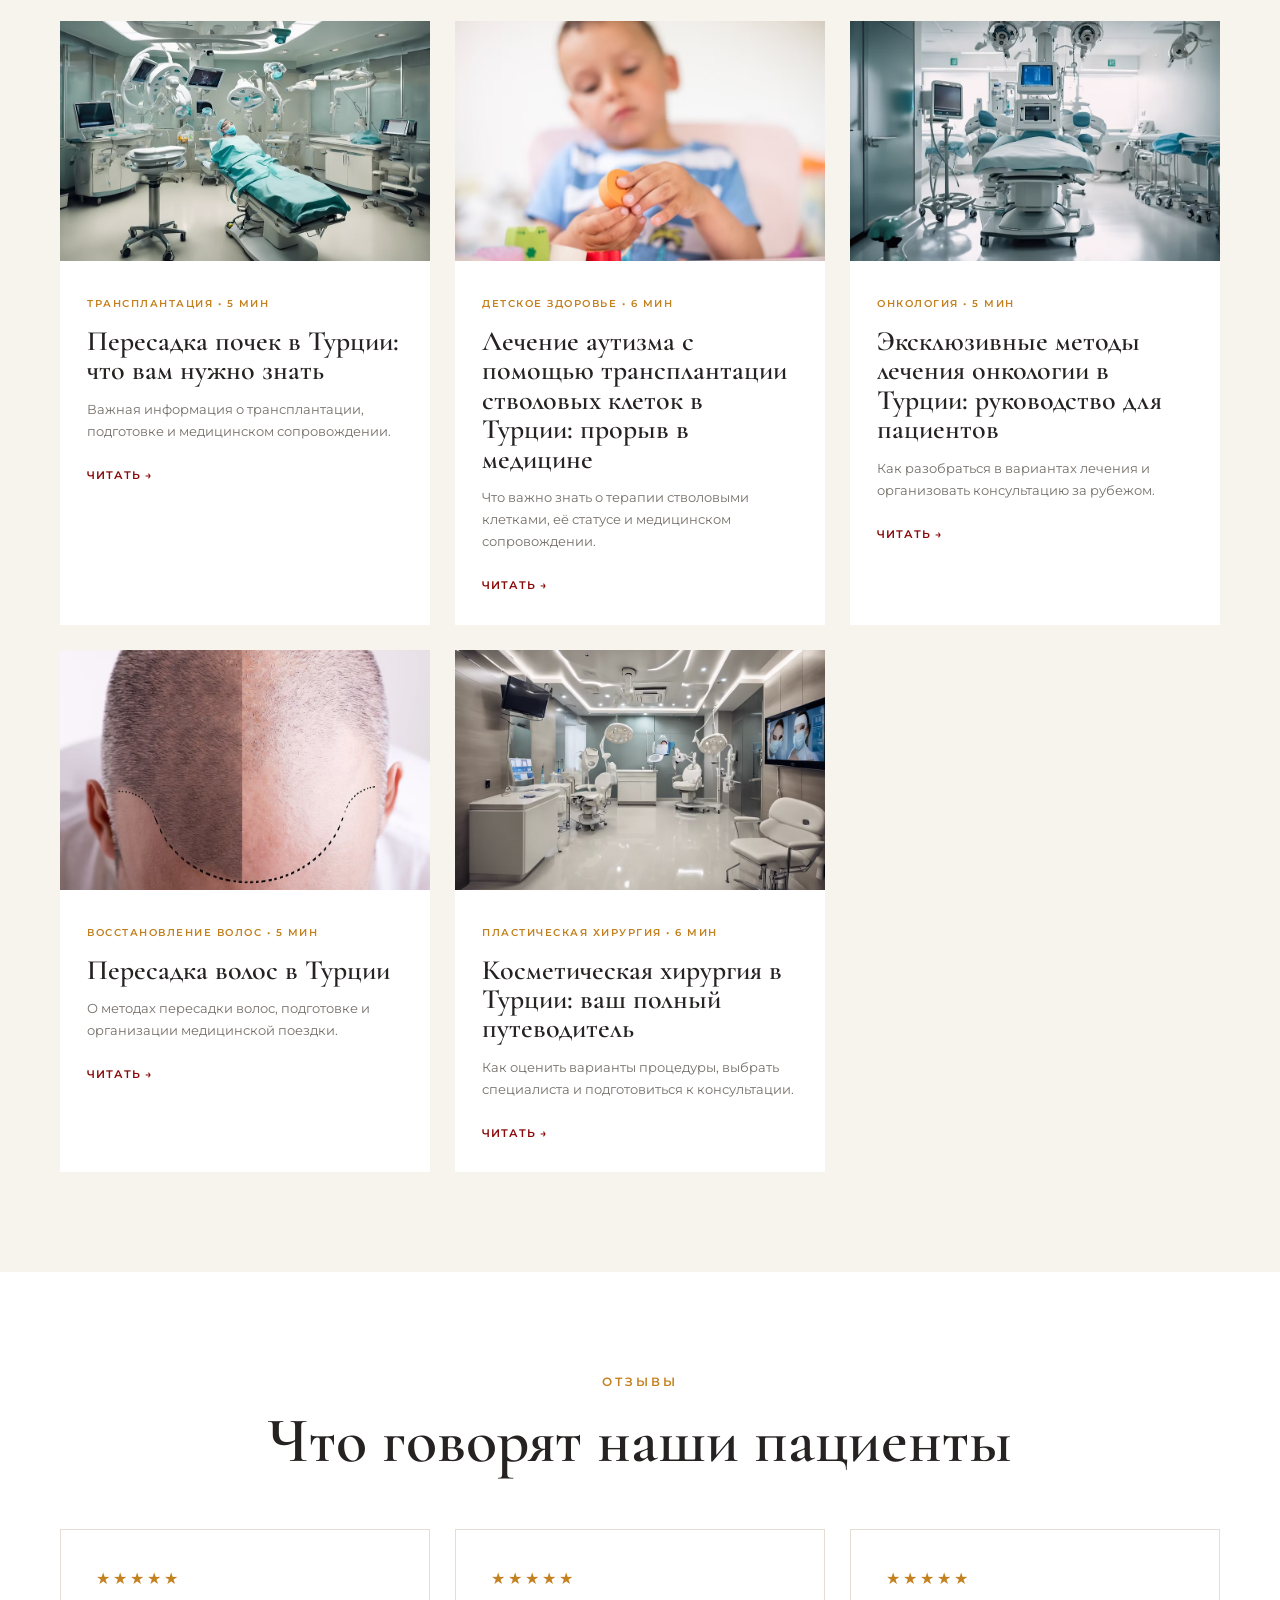
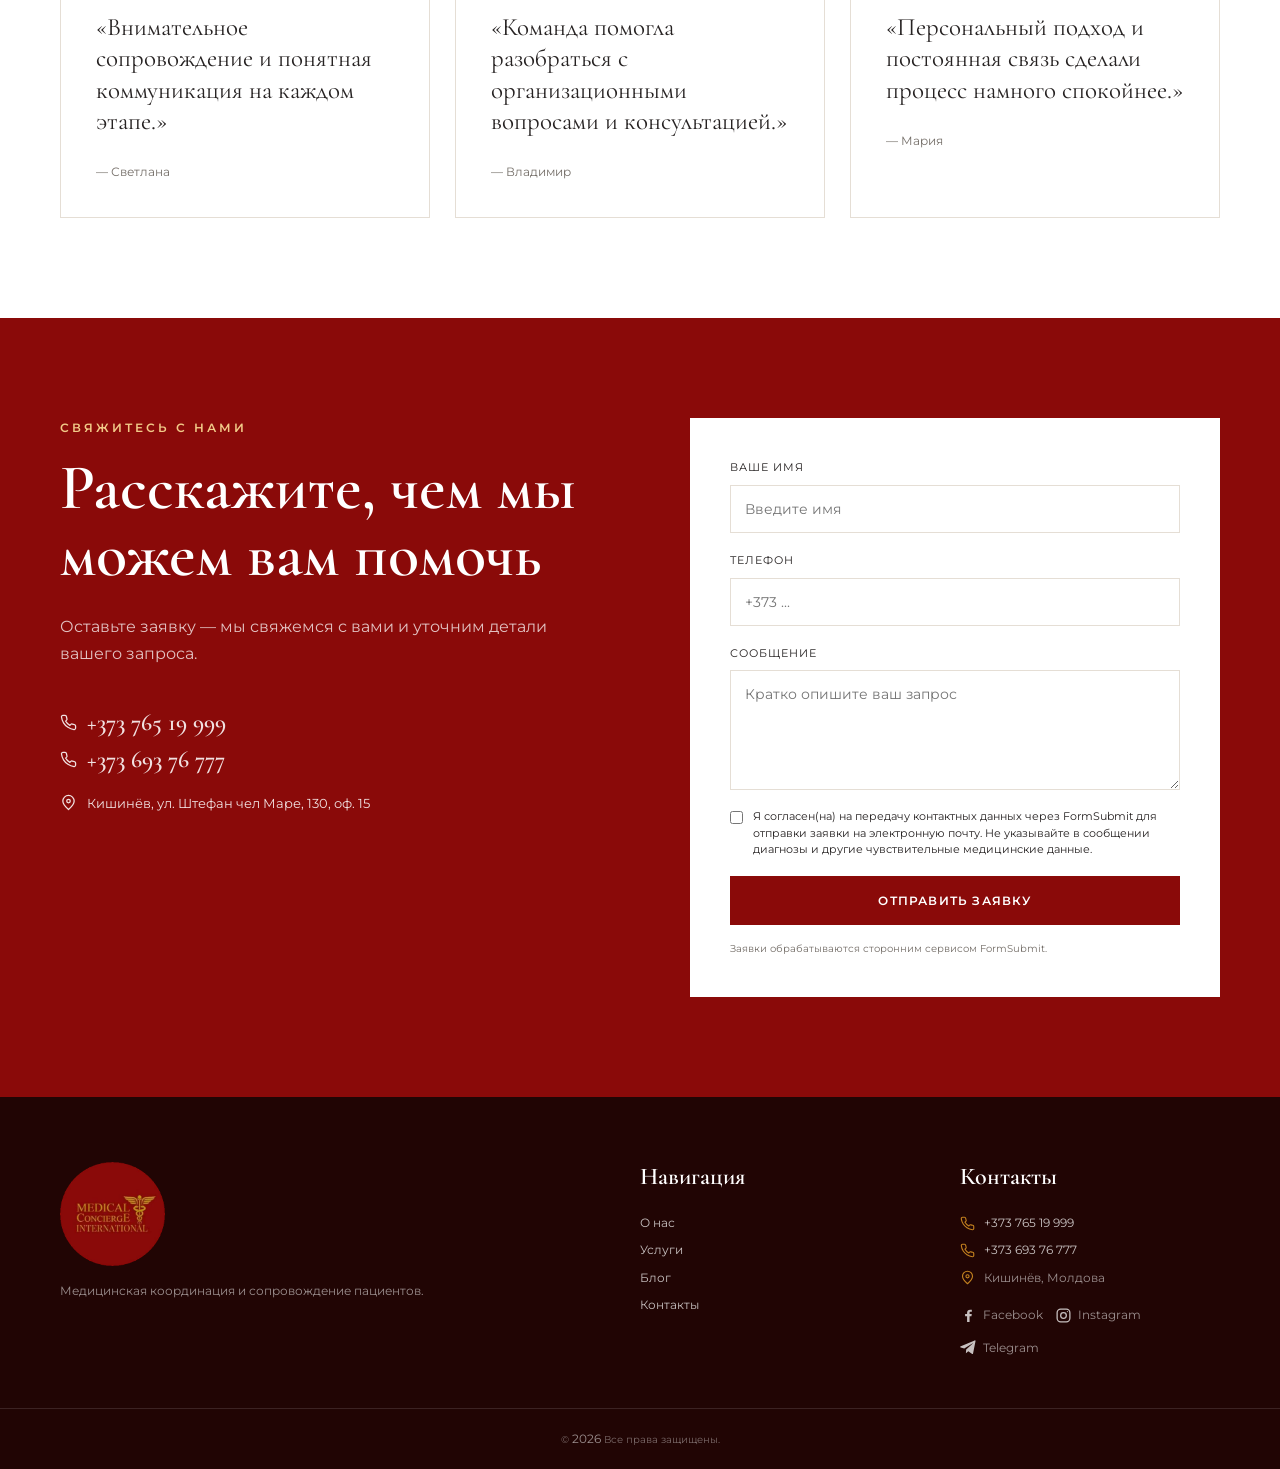
==== commit e613e195: "Use provided photo for genetic tests" ====
--- a/index.html
+++ b/index.html
@@ -140,7 +140,7 @@
         </div>
         <div class="genetic-tests-grid">
           <article class="genetic-test-card">
-            <img src="https://images.unsplash.com/photo-1530210124550-912dc1381cb8?auto=format&fit=crop&w=900&q=85" alt="Лабораторный анализ и молекула ДНК">
+            <img src="assets/genetic-testing-photo.png" alt="Генетическое исследование ДНК в лаборатории">
             <div class="genetic-test-content">
               <p>Жидкостная биопсия для пациентов с прогрессирующими солидными опухолями. Панель исследует 740 генов, включая гены слияния, MSI, TMB и HRR, а также оценивает долю опухолевой ДНК. Применимость и результаты оценивает врач.</p>
               <h3>Guardant360® powered by Infinity™</h3>
@@ -148,7 +148,7 @@
           </article>
 
           <article class="genetic-test-card">
-            <img src="https://images.unsplash.com/photo-1530210124550-912dc1381cb8?auto=format&fit=crop&w=900&q=85" alt="Лабораторный анализ и молекула ДНК">
+            <img src="assets/genetic-testing-photo.png" alt="Генетическое исследование ДНК в лаборатории">
             <div class="genetic-test-content">
               <p>Комплексное исследование ДНК и РНК (WES/WTS), оценка HRD, gLOH, MSI, TMB и MMR, типирование HLA, кариотипирование, а также анализ генов и белковых маркеров (IHC, CISH, FISH, FOLR1). Состав зависит от клинической задачи.</p>
               <h3>Caris MI Profile™</h3>
@@ -156,7 +156,7 @@
           </article>
 
           <article class="genetic-test-card">
-            <img src="https://images.unsplash.com/photo-1530210124550-912dc1381cb8?auto=format&fit=crop&w=900&q=85" alt="Лабораторный анализ и молекула ДНК">
+            <img src="assets/genetic-testing-photo.png" alt="Генетическое исследование ДНК в лаборатории">
             <div class="genetic-test-content">
               <p>Геномный тест для оценки BRCA1/BRCA2 и ещё 13 генов, связанных с раком яичников, а также геномной нестабильности (LOH, TAI, LST). Результаты могут помочь врачу при выборе тактики лечения.</p>
               <h3>MyChoice® CDx Plus</h3>
@@ -164,7 +164,7 @@
           </article>
 
           <article class="genetic-test-card">
-            <img src="https://images.unsplash.com/photo-1530210124550-912dc1381cb8?auto=format&fit=crop&w=900&q=85" alt="Лабораторный анализ и молекула ДНК">
+            <img src="assets/genetic-testing-photo.png" alt="Генетическое исследование ДНК в лаборатории">
             <div class="genetic-test-content">
               <p>Мультигенный тест, учитывающий личную и семейную историю, для оценки наследственного риска 11 распространённых видов рака. Результаты следует обсуждать с врачом или генетическим консультантом.</p>
               <h3>MyRisk™</h3>
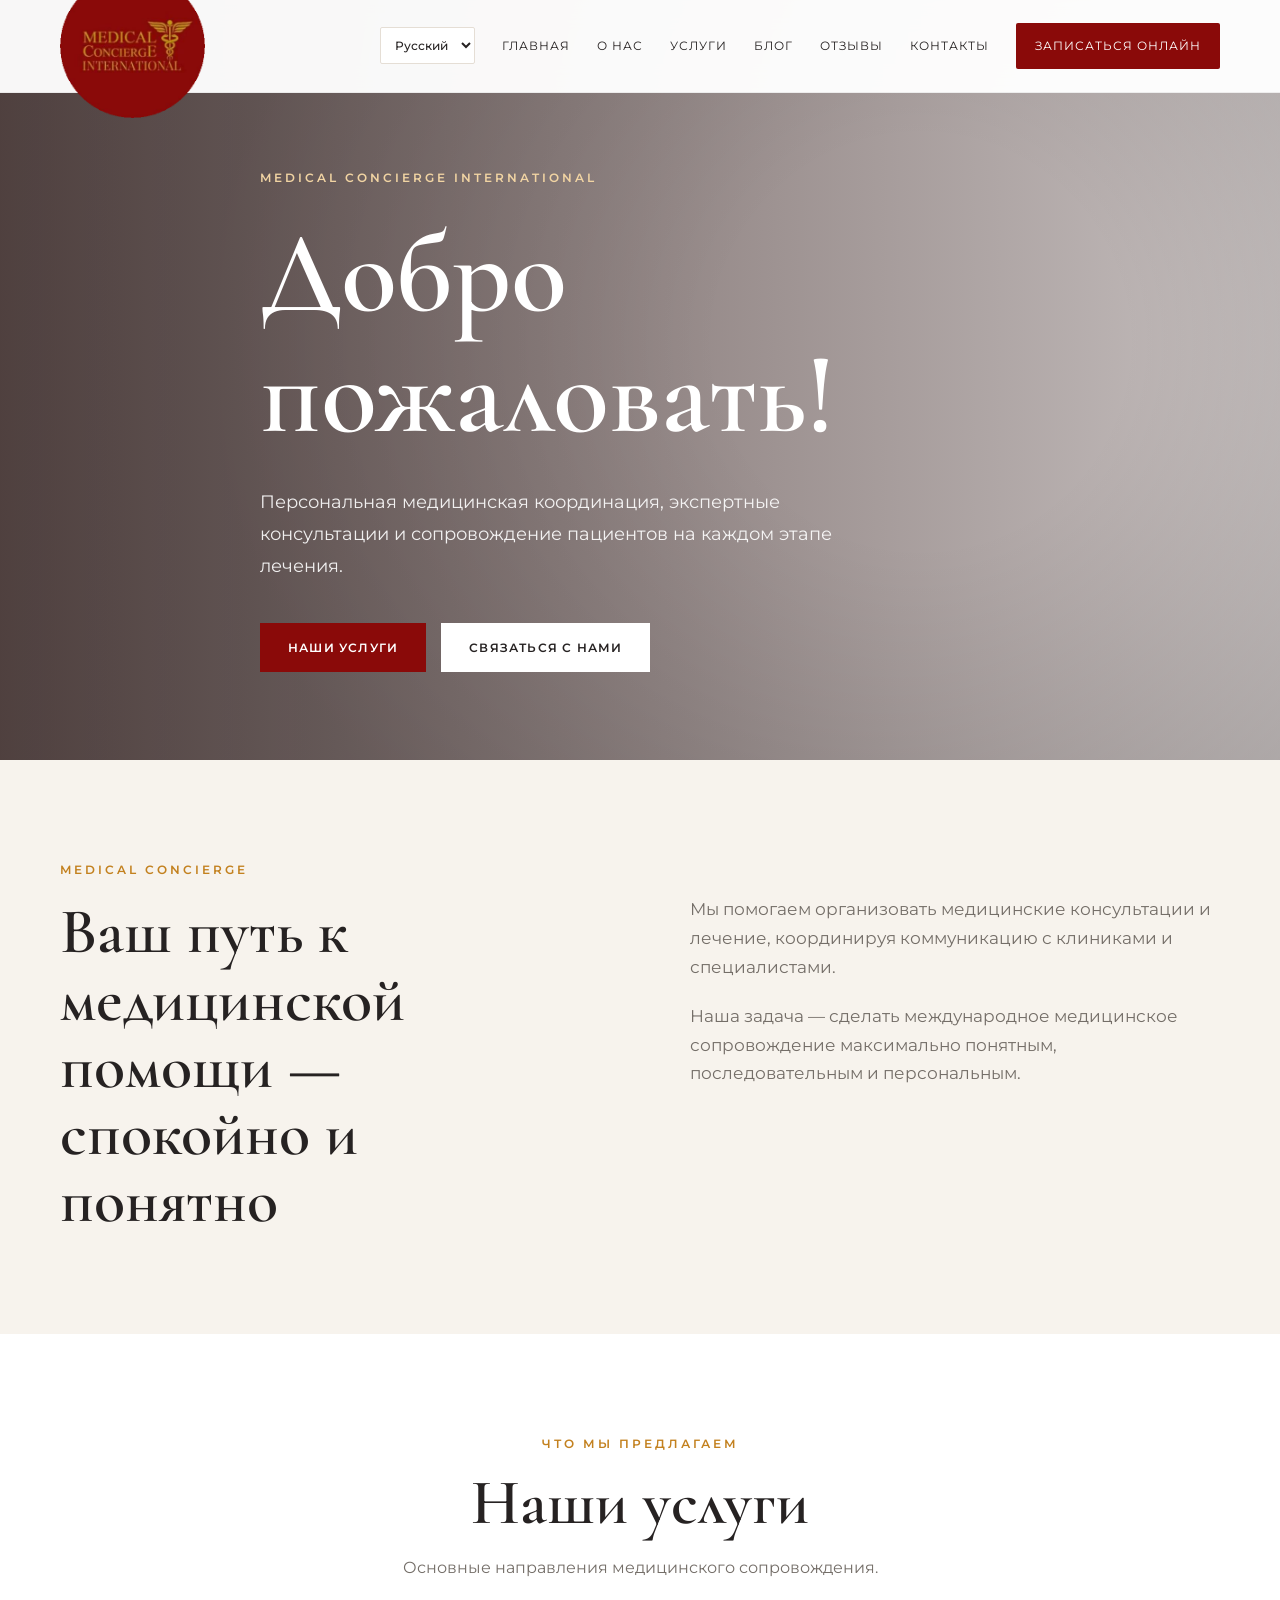
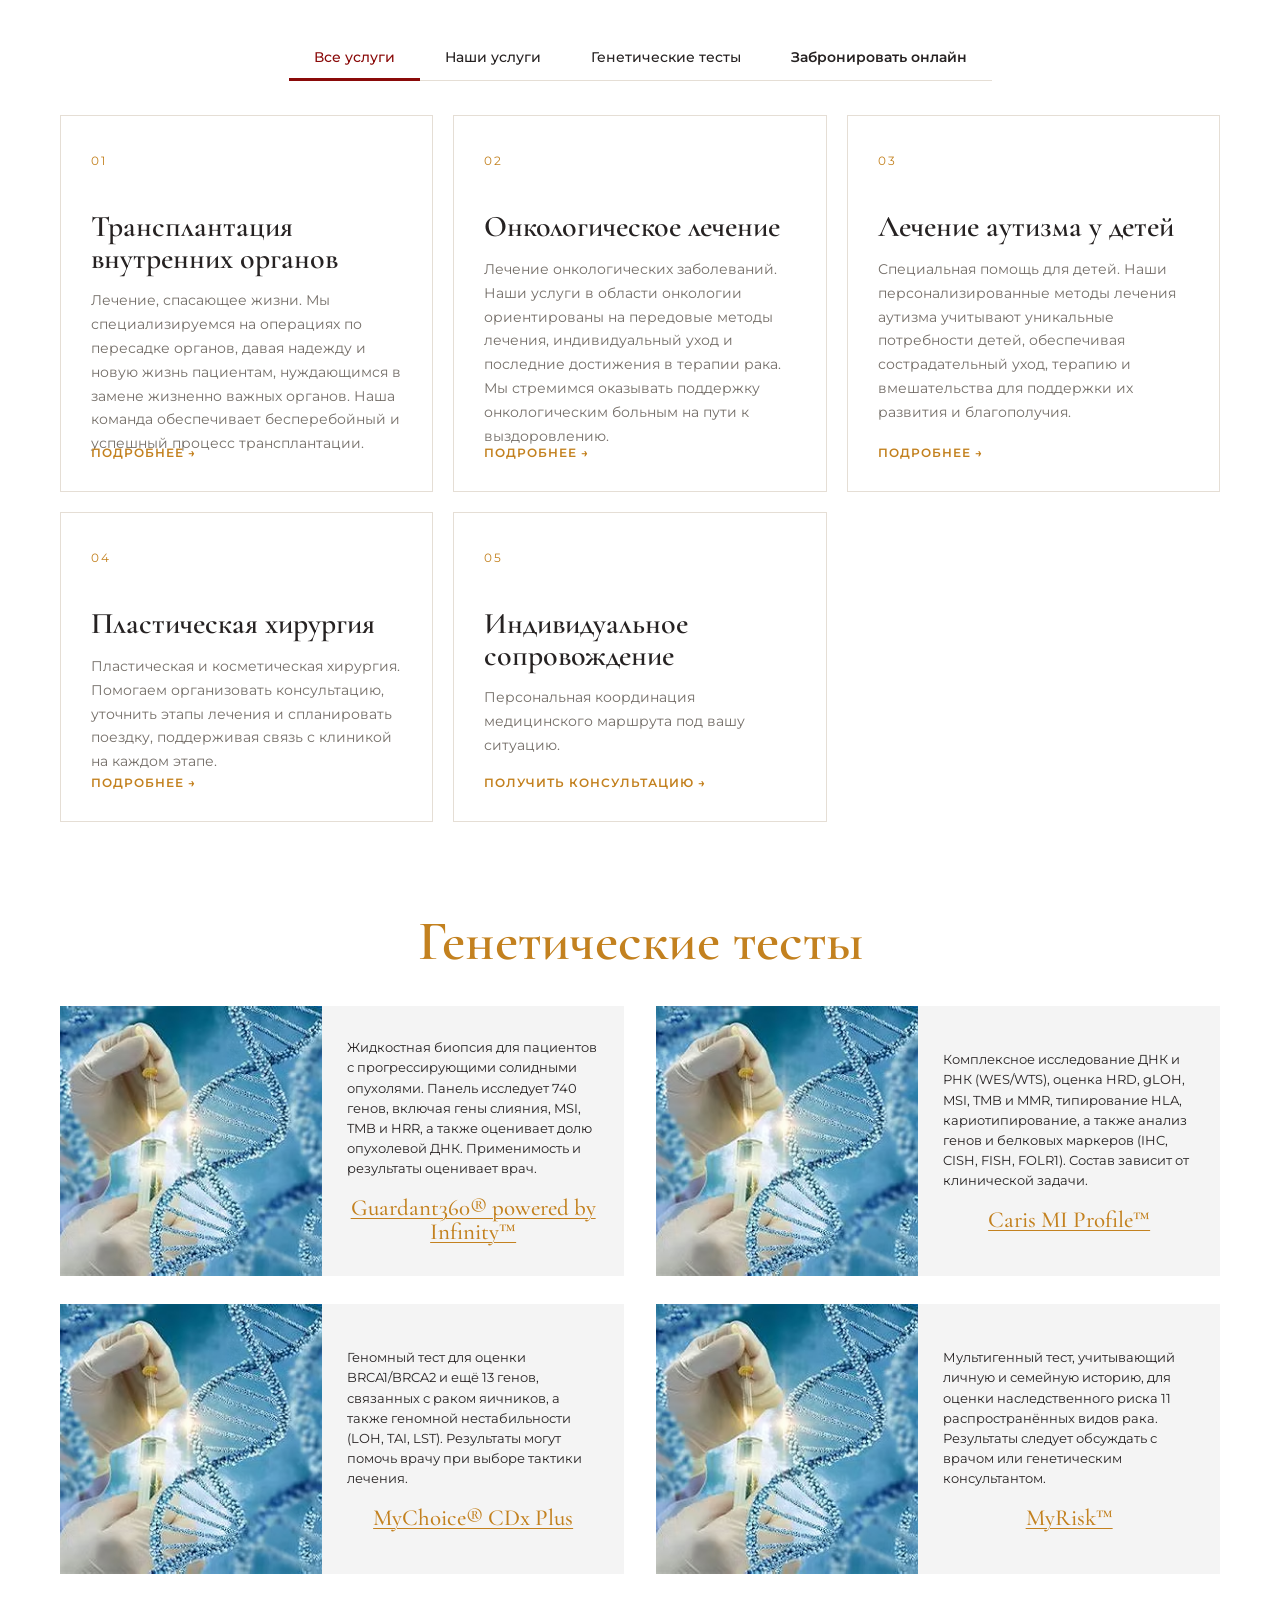
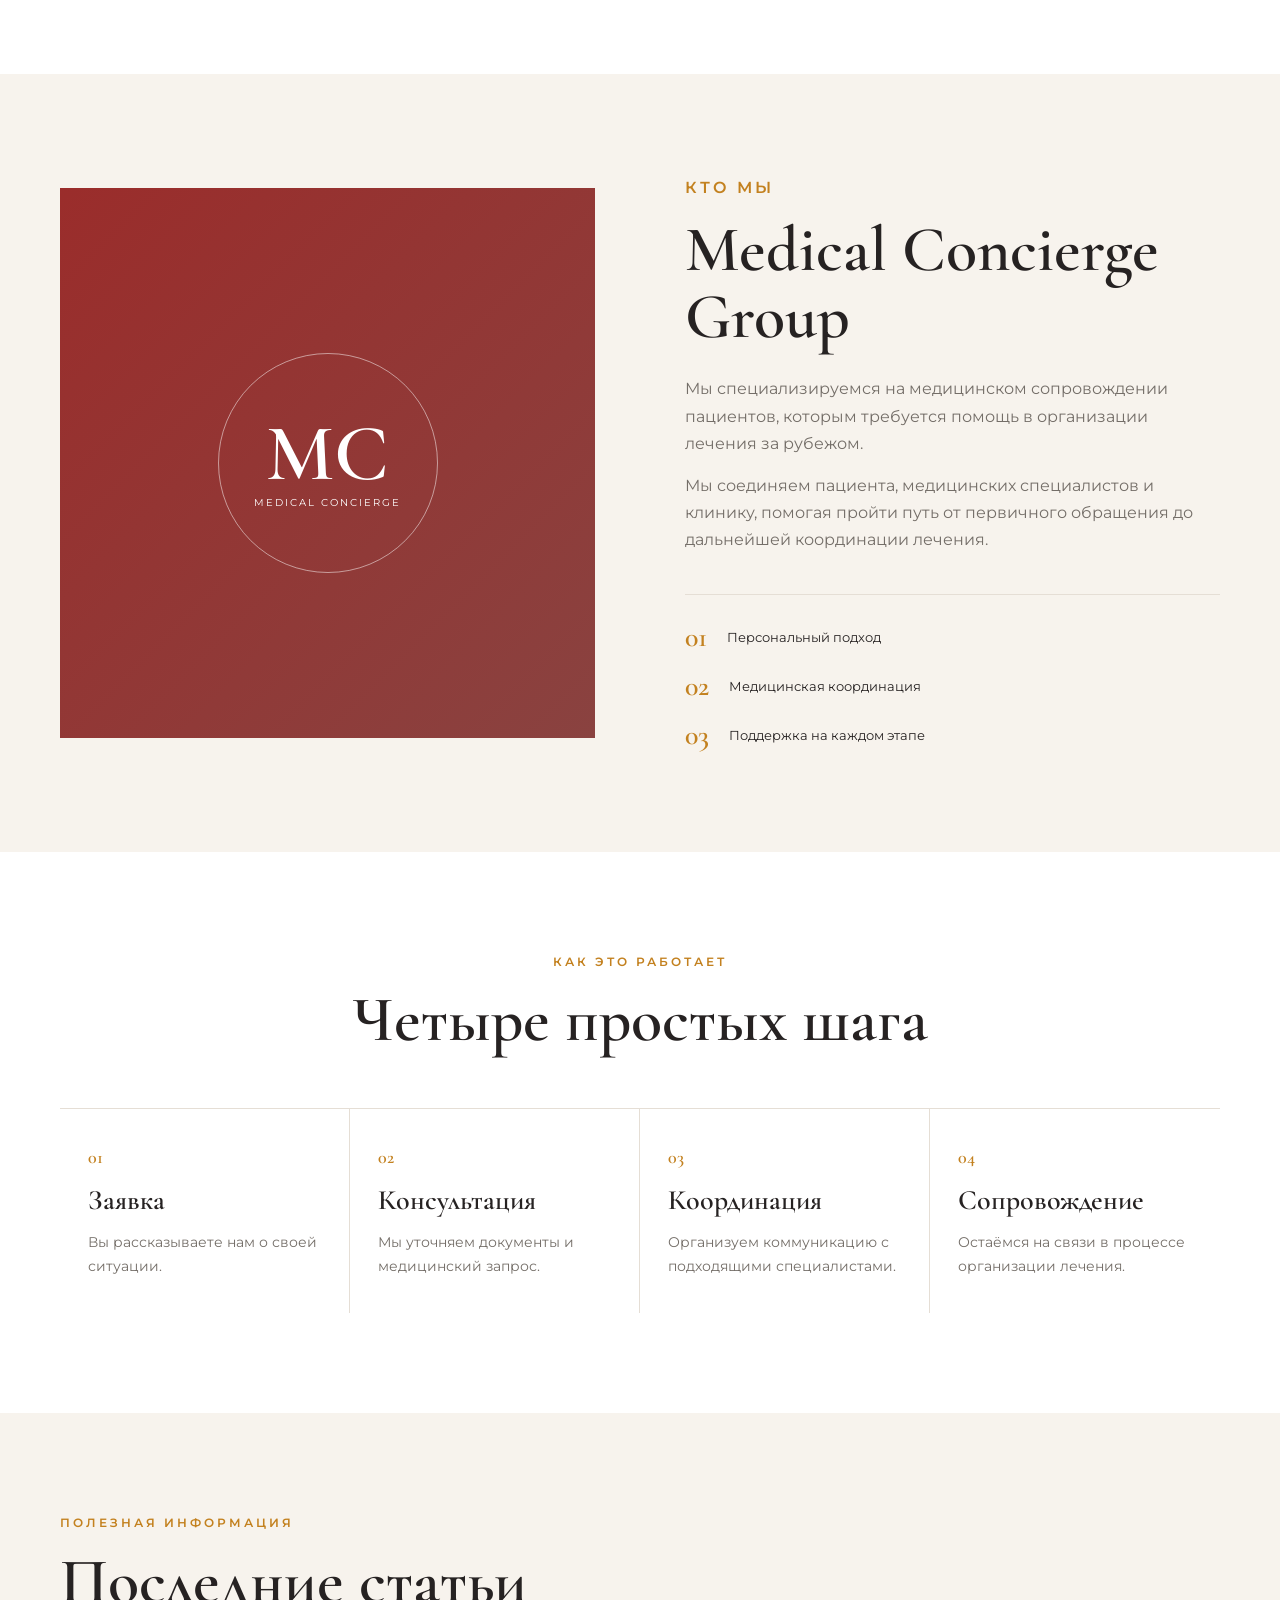
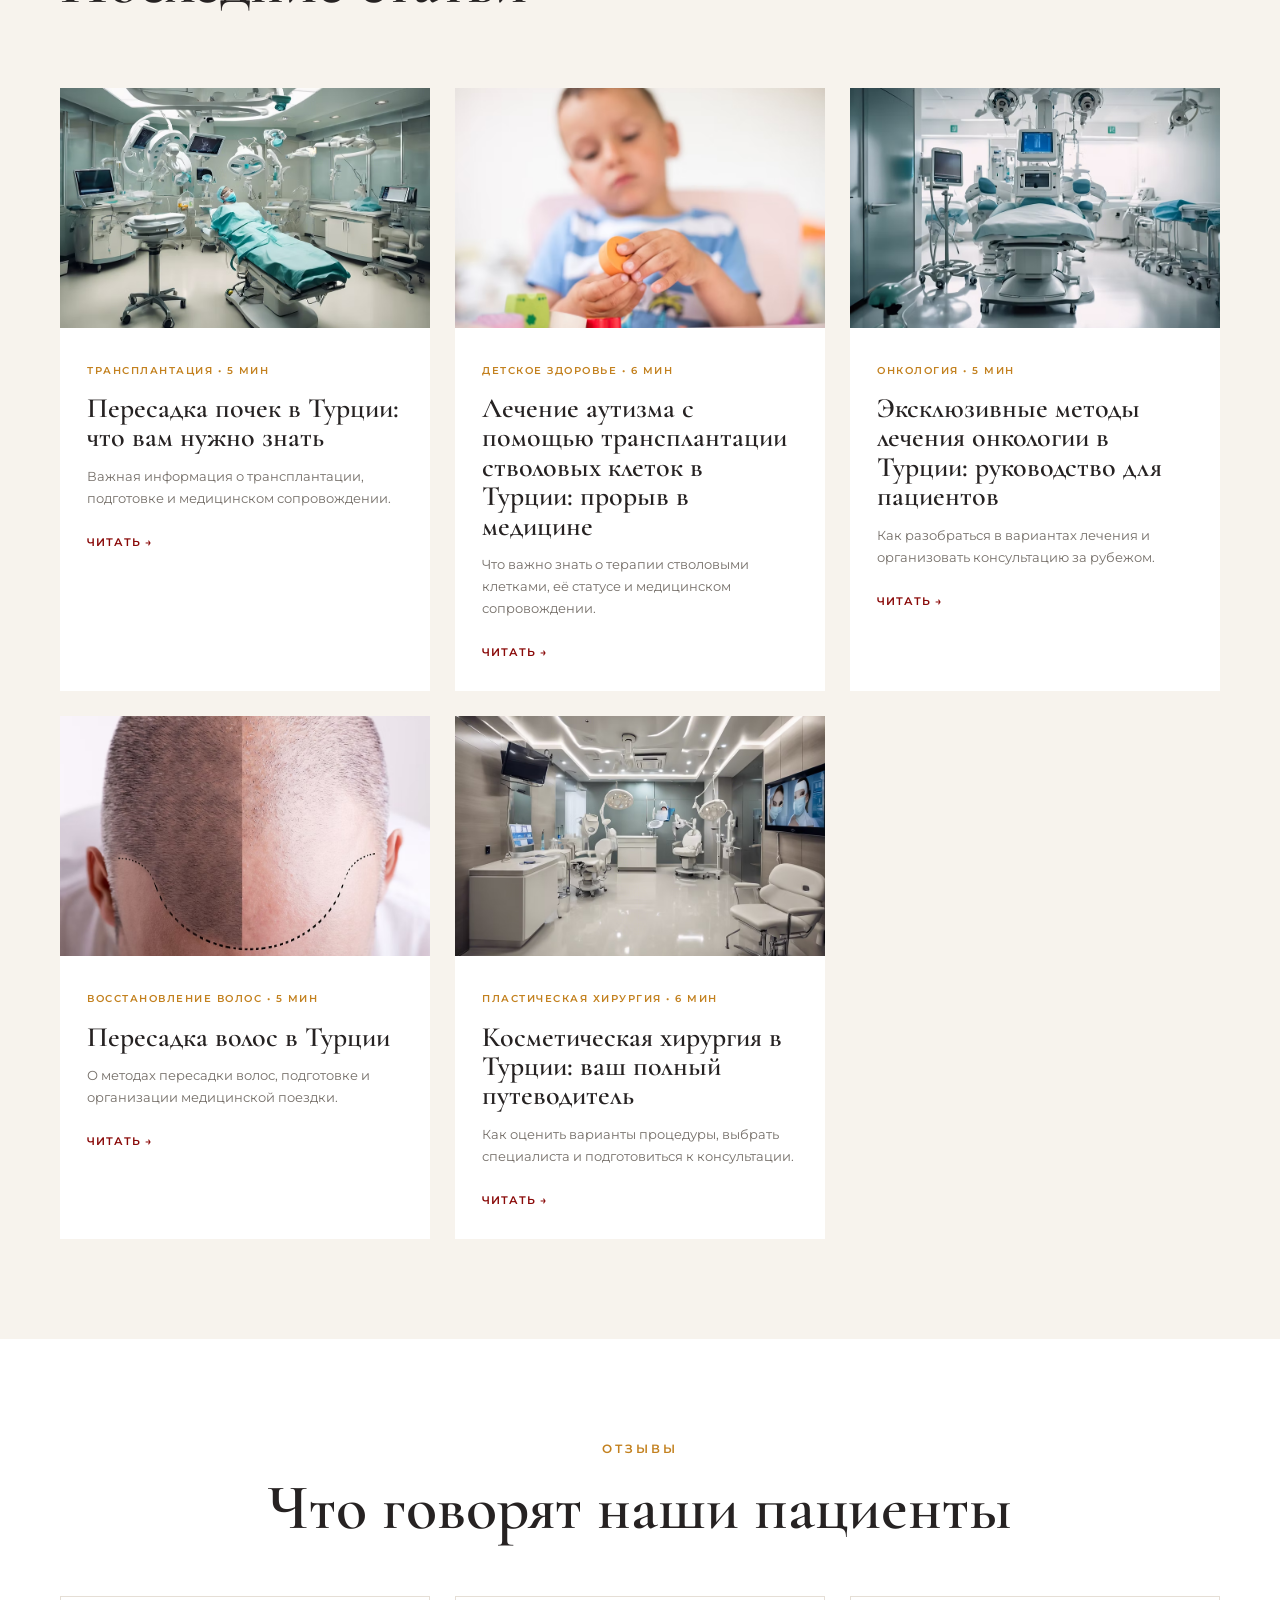
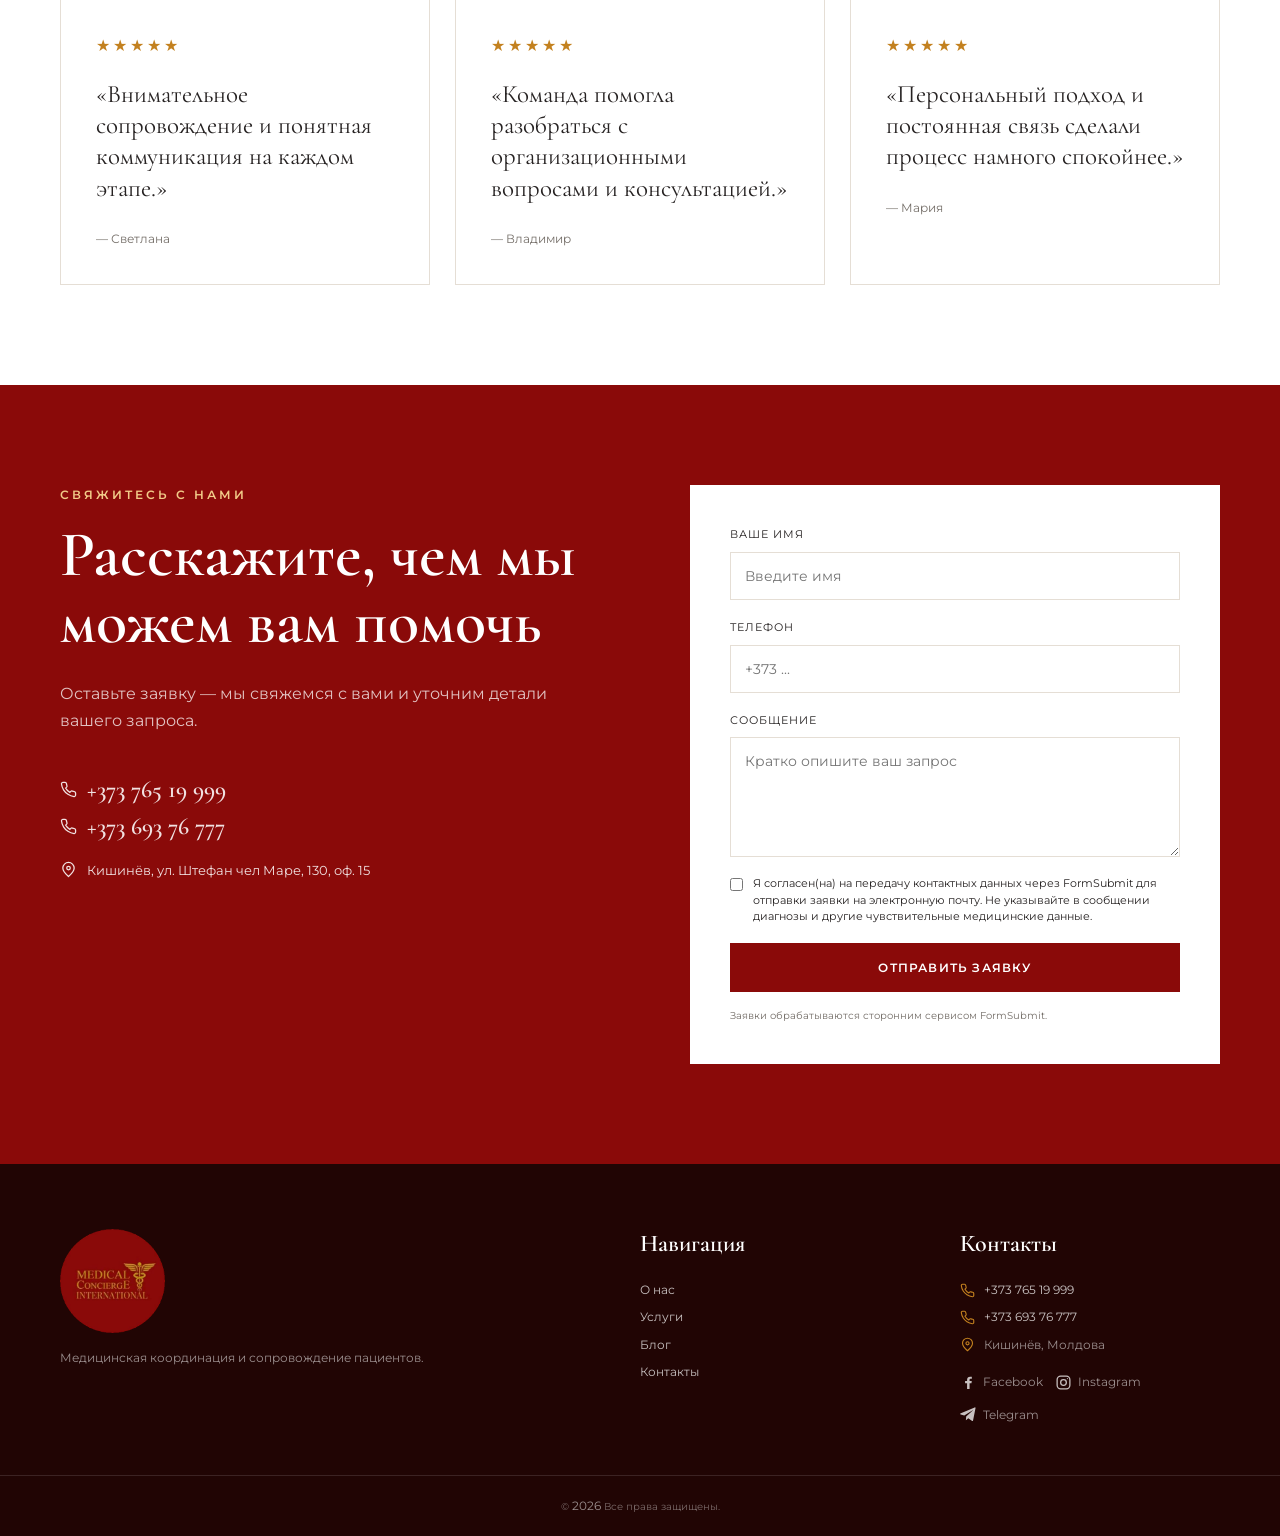
==== commit f4ca794e: "Update service descriptions" ====
--- a/index.html
+++ b/index.html
@@ -100,29 +100,29 @@
       <div class="service-grid" data-service-group="services">
         <article class="service-card">
           <div class="service-icon">01</div>
-          <h3>Трансплантация почки</h3>
-          <p>Организация консультации и координация процесса обращения в клинику.</p>
+          <h3>Трансплантация внутренних органов</h3>
+          <p>Лечение, спасающее жизни. Мы специализируемся на операциях по пересадке органов, давая надежду и новую жизнь пациентам, нуждающимся в замене жизненно важных органов. Наша команда обеспечивает бесперебойный и успешный процесс трансплантации.</p>
           <a href="#contact">Подробнее →</a>
         </article>
 
         <article class="service-card">
           <div class="service-icon">02</div>
           <h3>Онкологическое лечение</h3>
-          <p>Помощь с консультациями специалистов и подготовкой медицинских материалов.</p>
+          <p>Лечение онкологических заболеваний. Наши услуги в области онкологии ориентированы на передовые методы лечения, индивидуальный уход и последние достижения в терапии рака. Мы стремимся оказывать поддержку онкологическим больным на пути к выздоровлению.</p>
           <a href="#contact">Подробнее →</a>
         </article>
 
         <article class="service-card">
           <div class="service-icon">03</div>
-          <h3>Детский аутизм</h3>
-          <p>Координация обращения и консультаций по программам помощи детям.</p>
+          <h3>Лечение аутизма у детей</h3>
+          <p>Специальная помощь для детей. Наши персонализированные методы лечения аутизма учитывают уникальные потребности детей, обеспечивая сострадательный уход, терапию и вмешательства для поддержки их развития и благополучия.</p>
           <a href="#contact">Подробнее →</a>
         </article>
 
         <article class="service-card">
           <div class="service-icon">04</div>
           <h3>Пластическая хирургия</h3>
-          <p>Сопровождение при подборе консультации и организации поездки.</p>
+          <p>Пластическая и косметическая хирургия. Помогаем организовать консультацию, уточнить этапы лечения и спланировать поездку, поддерживая связь с клиникой на каждом этапе.</p>
           <a href="#contact">Подробнее →</a>
         </article>
 
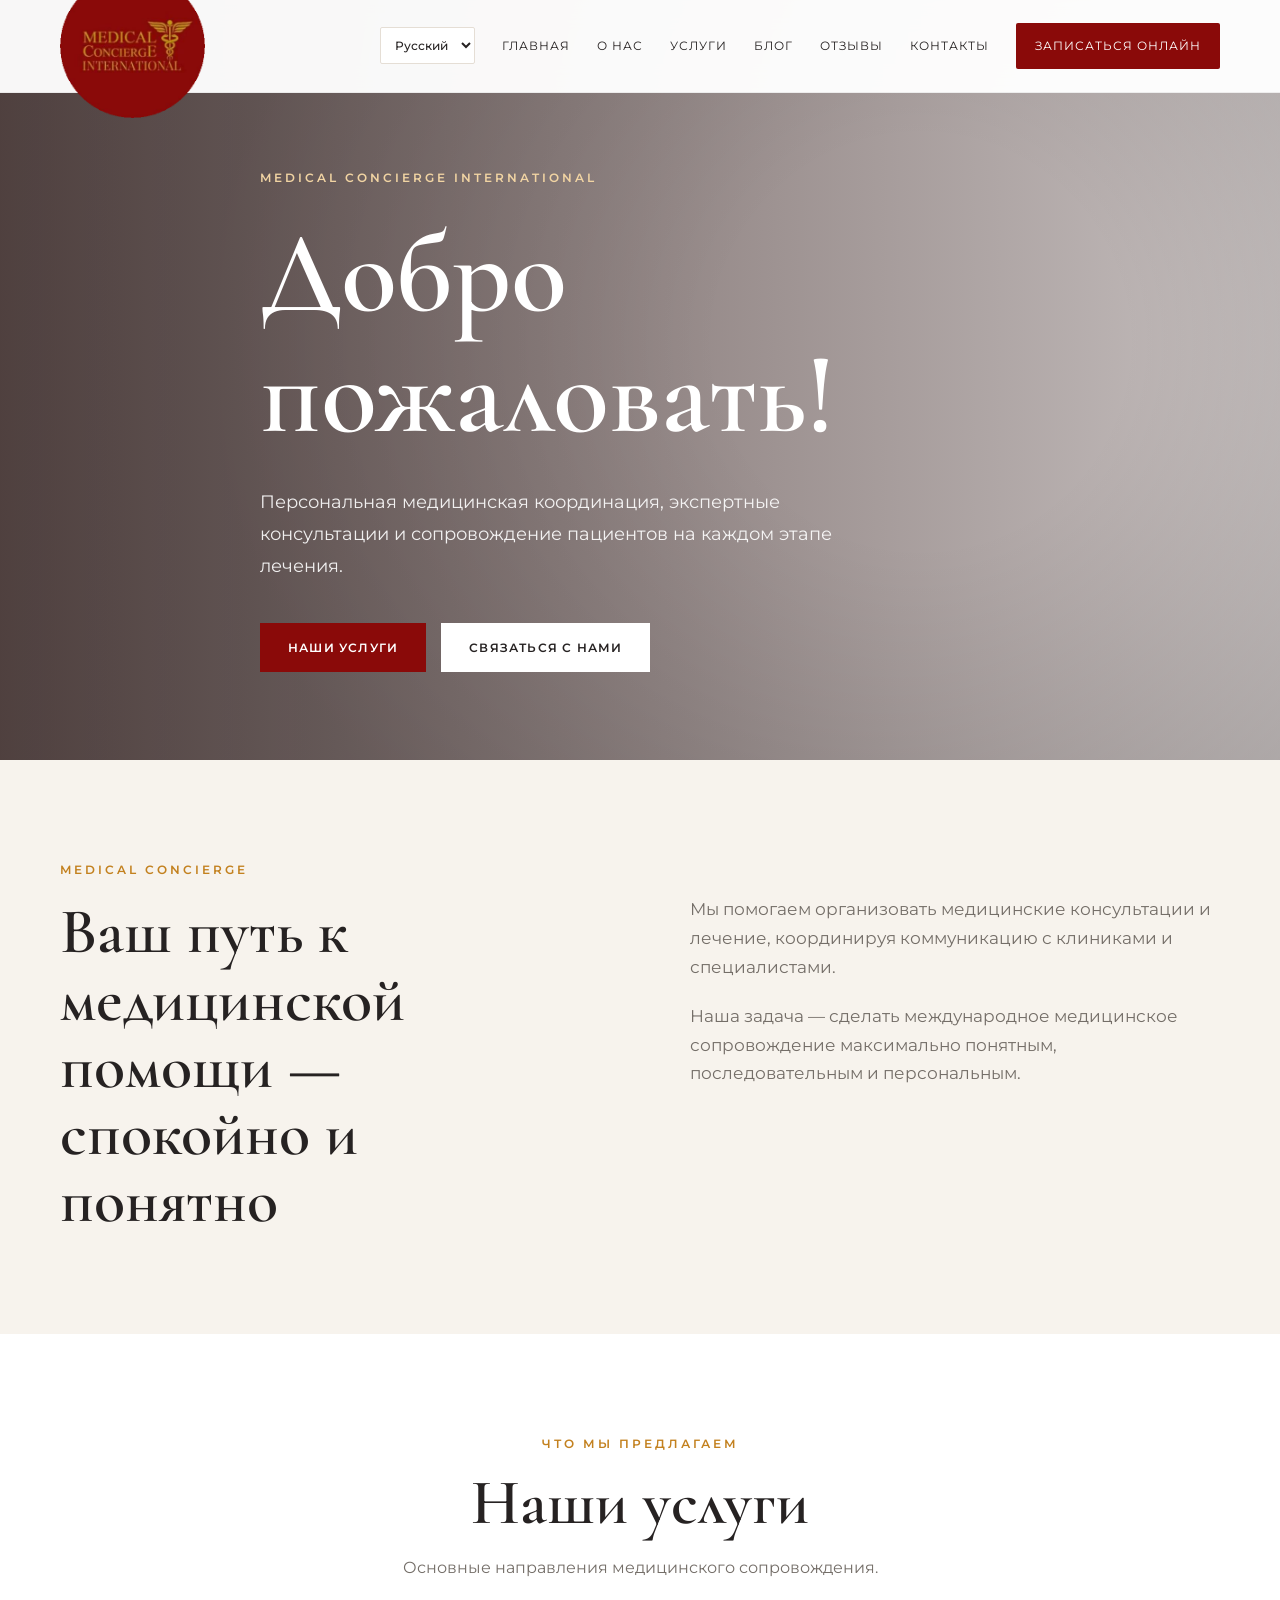
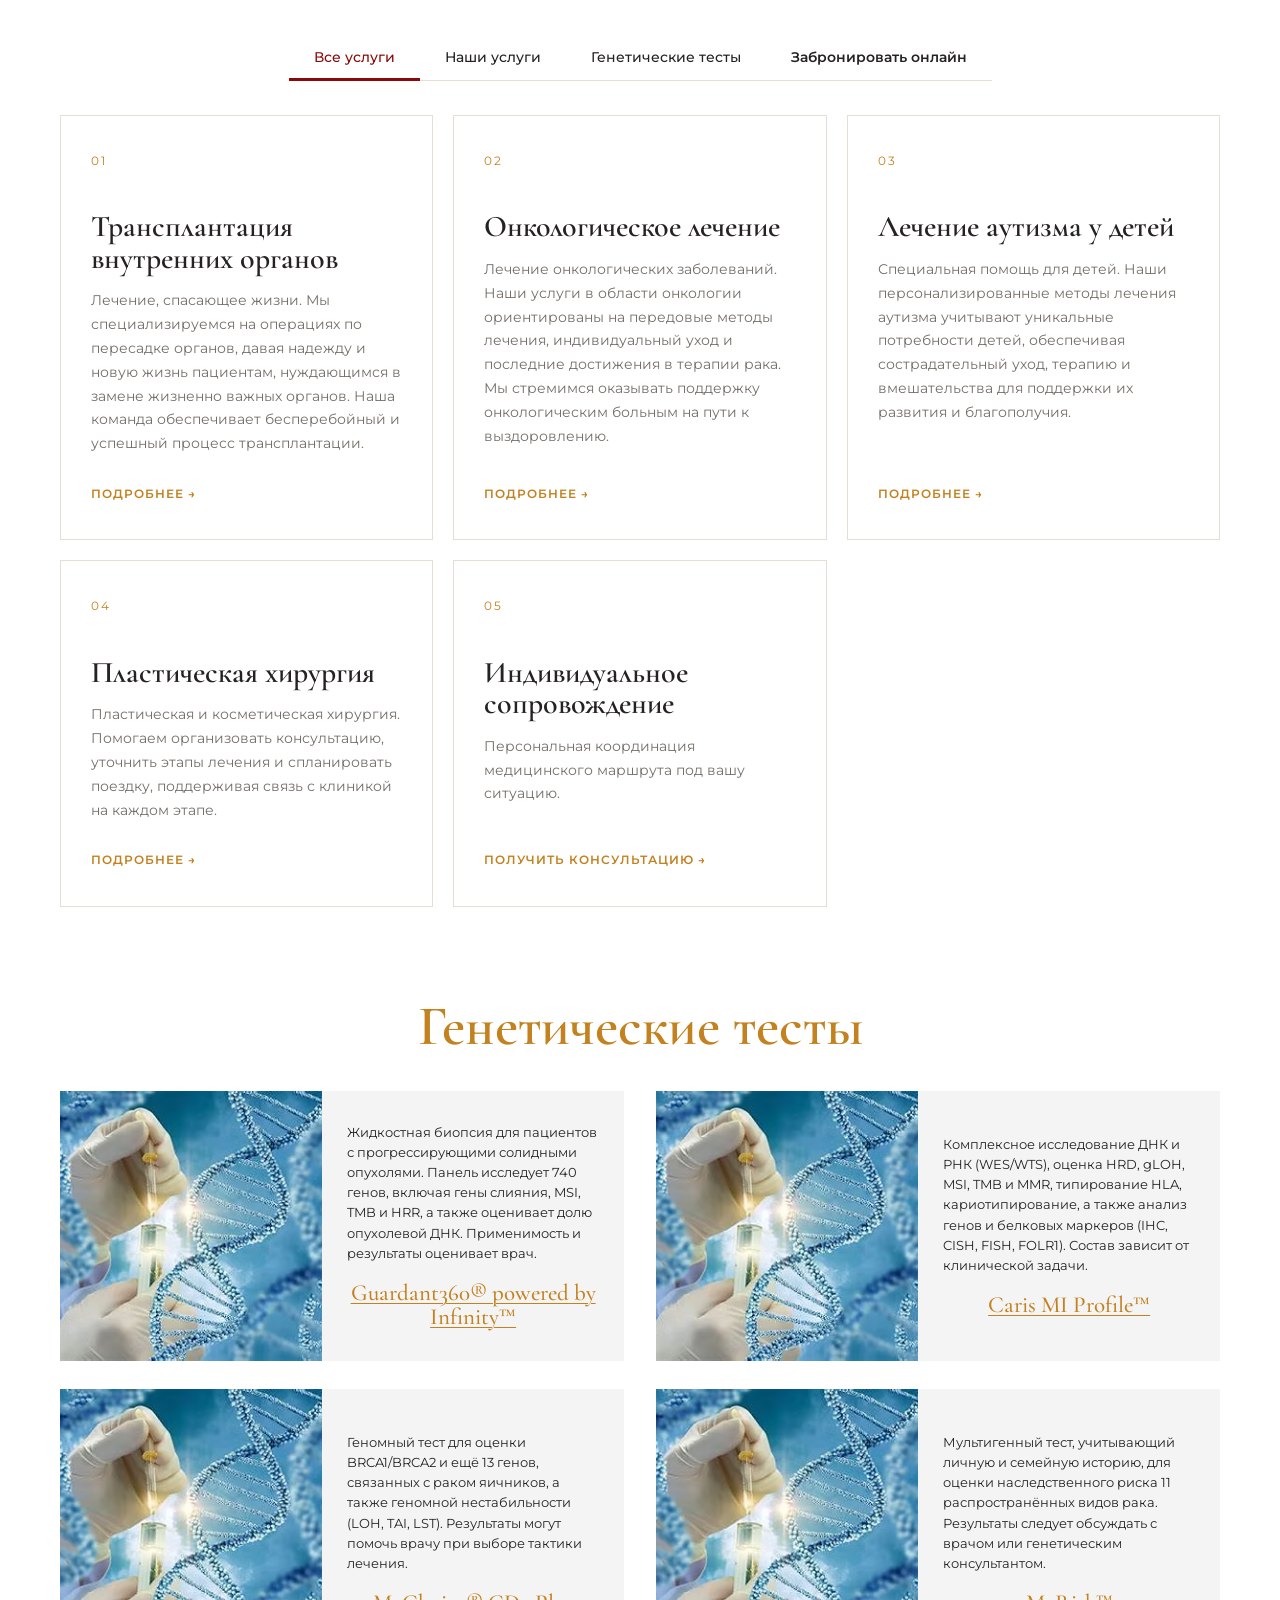
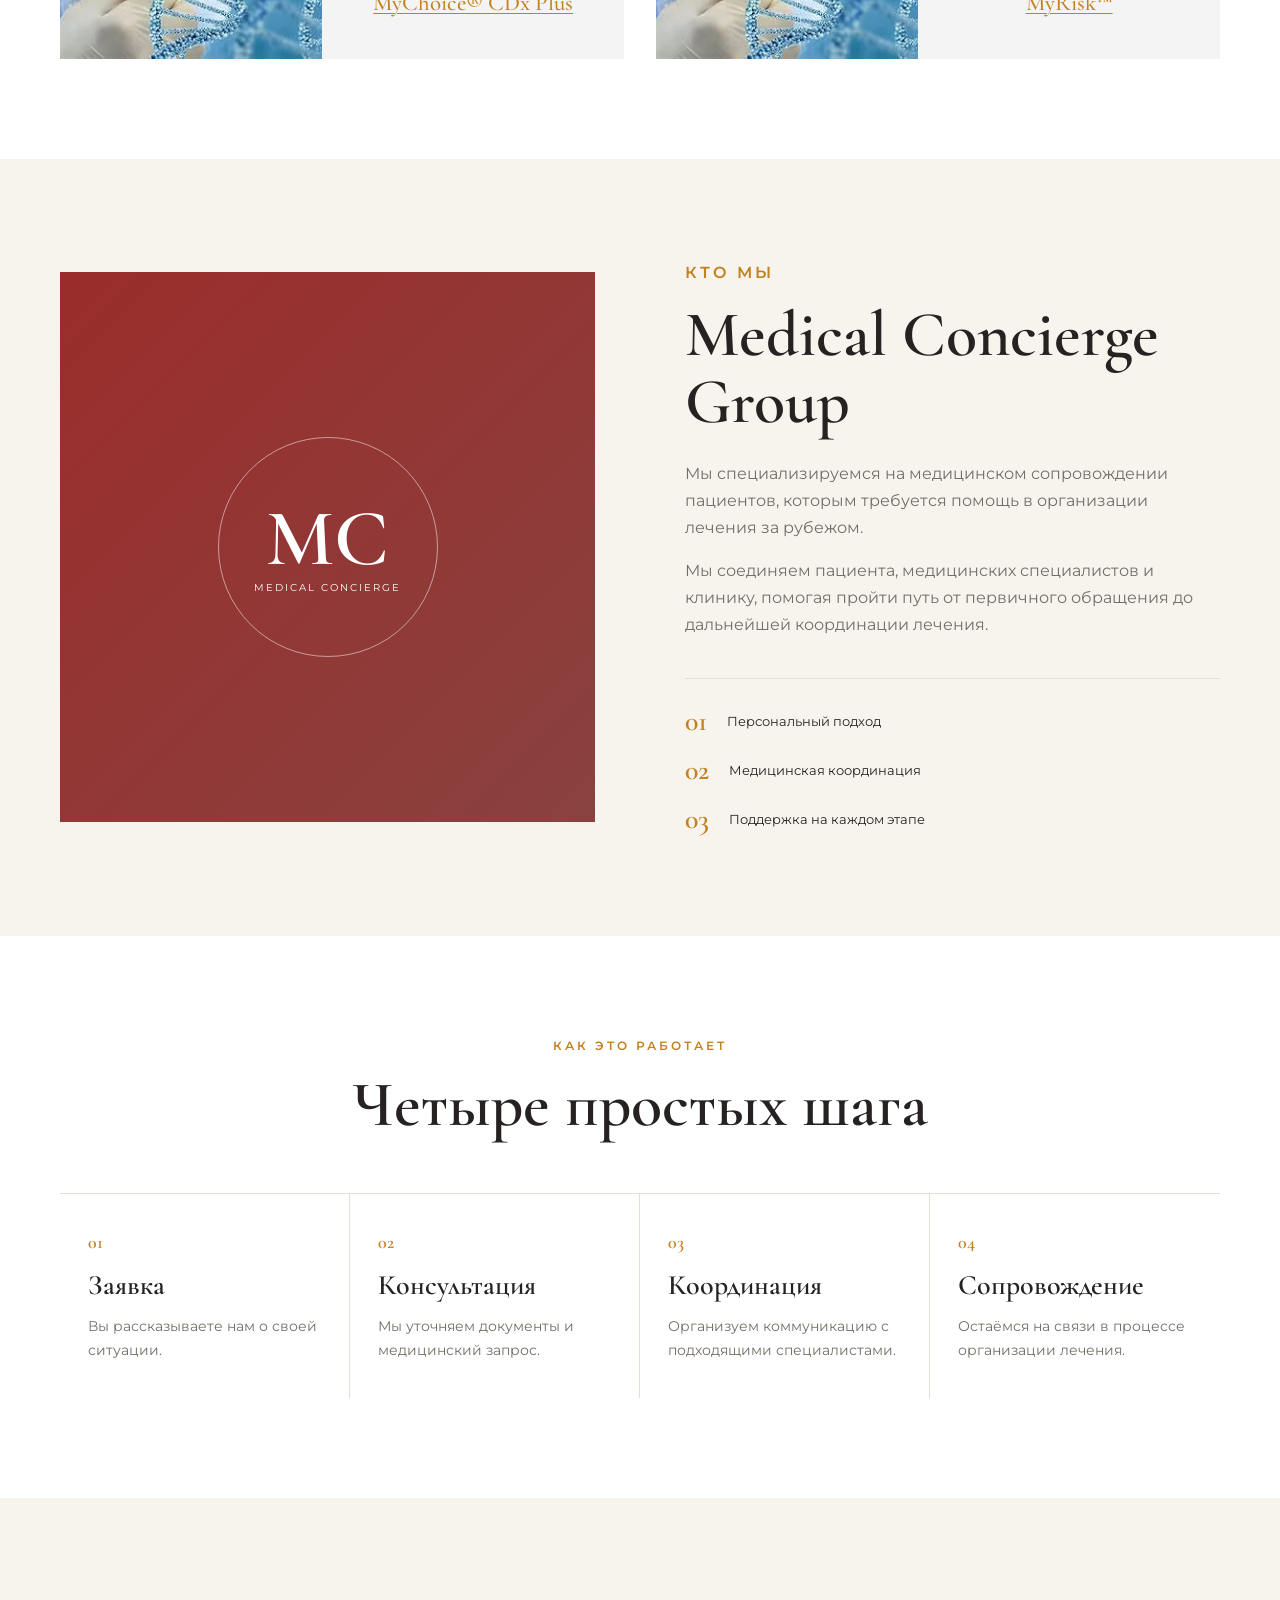
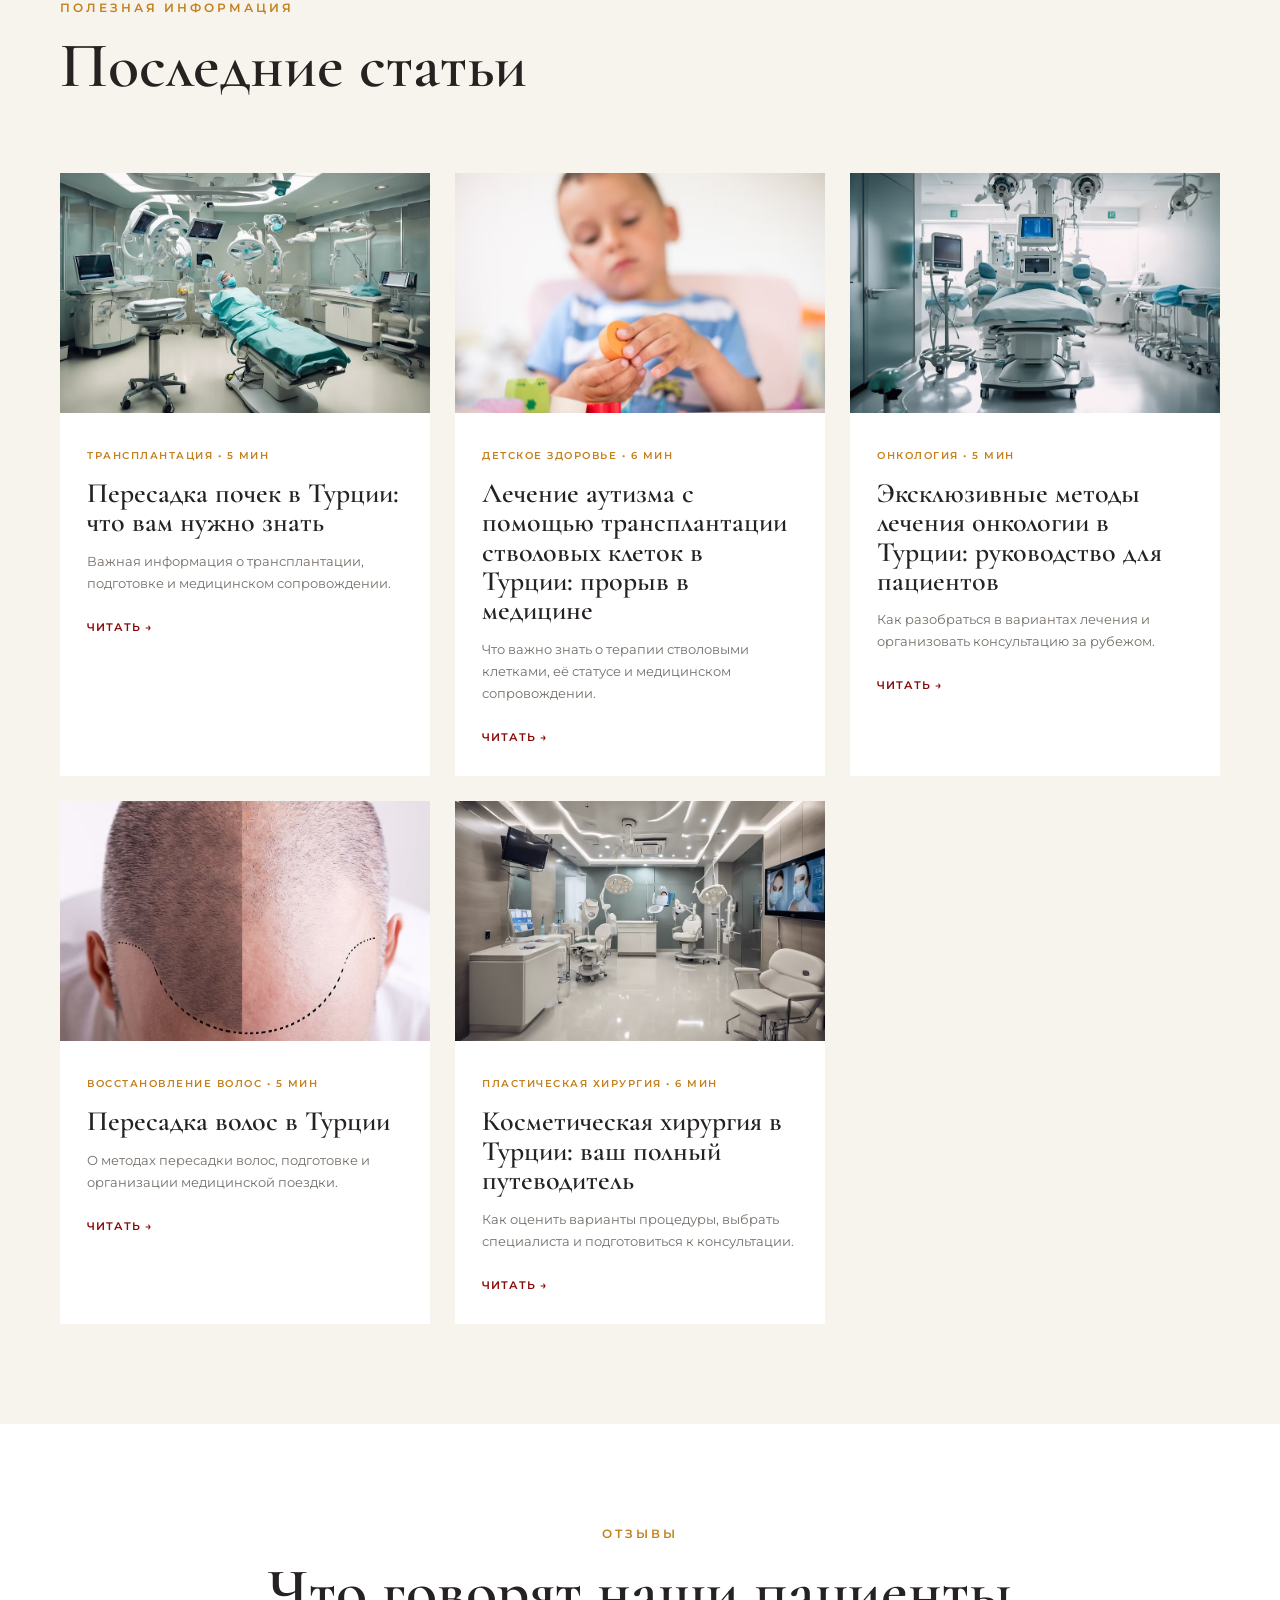
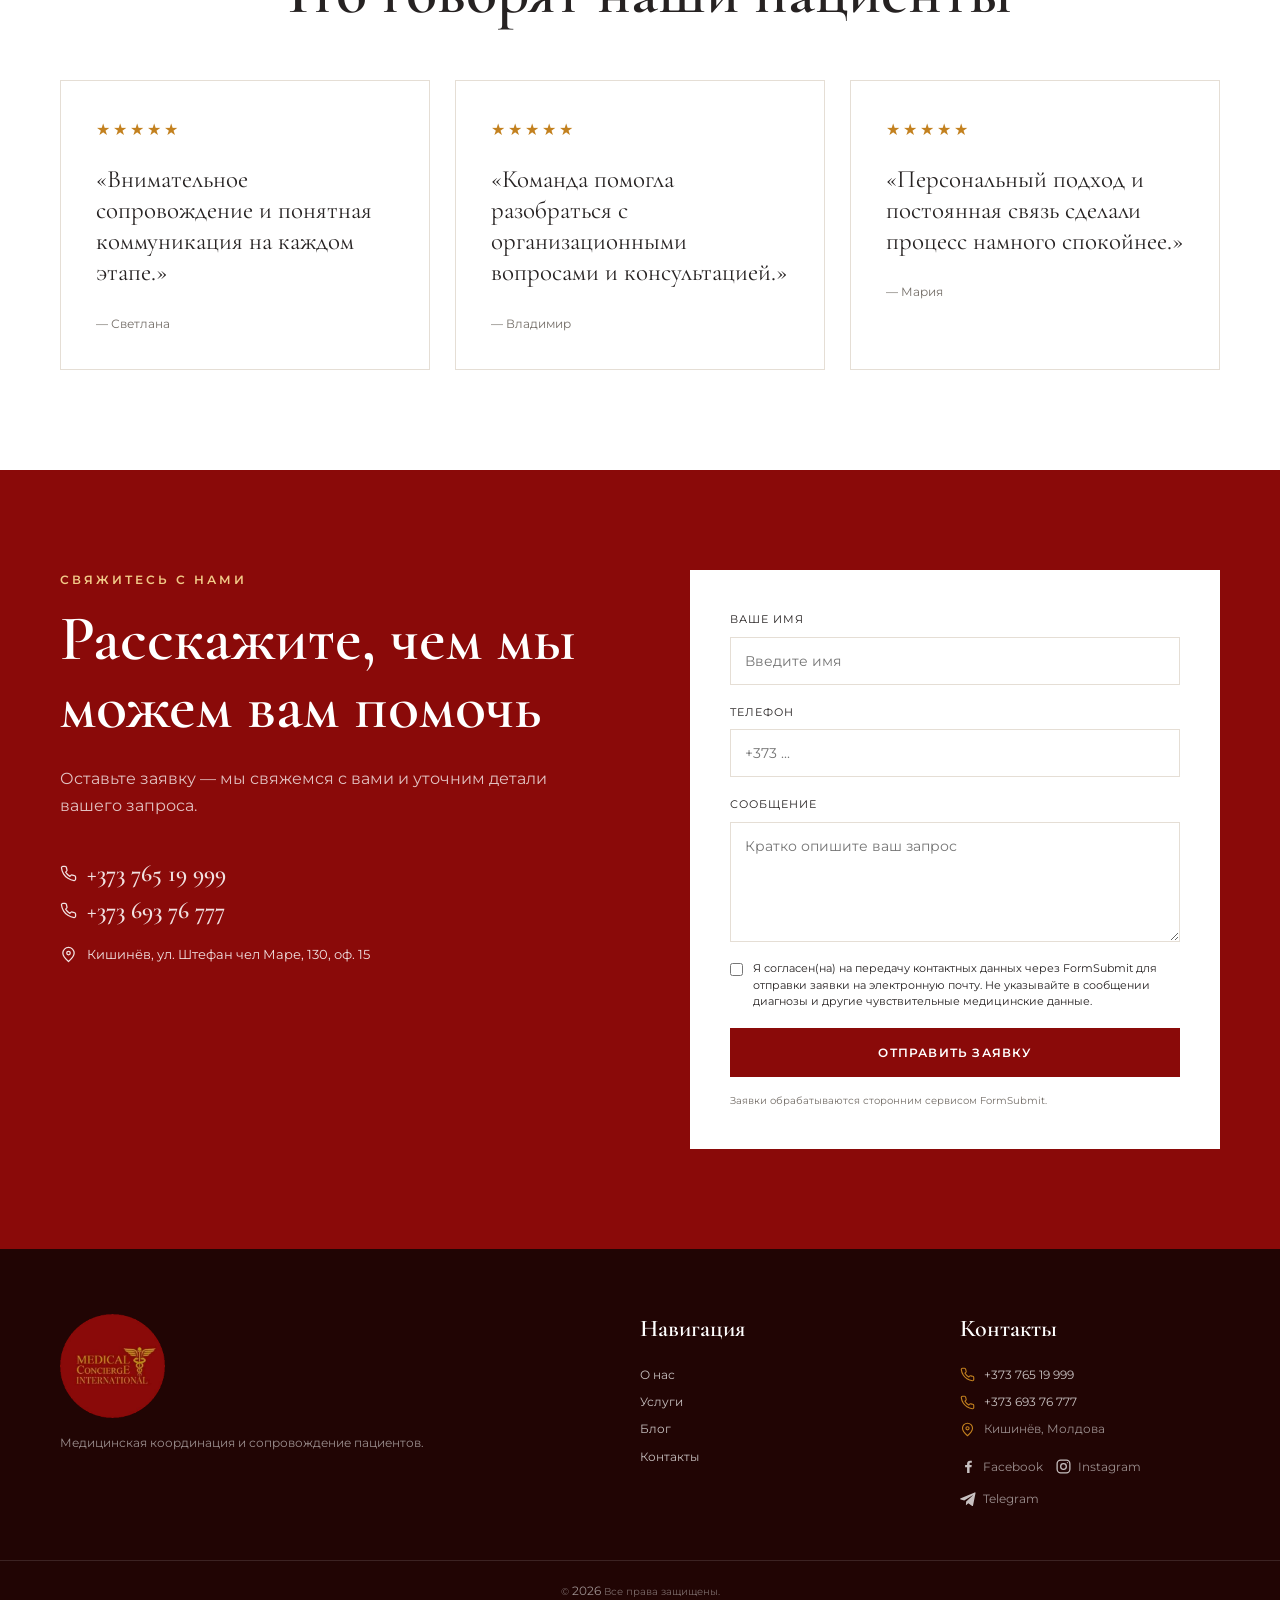
==== commit 6d1e787a: "Refresh service card styles on all devices" ====
--- a/index.html
+++ b/index.html
@@ -8,7 +8,7 @@
   <link rel="preconnect" href="https://fonts.googleapis.com">
   <link rel="preconnect" href="https://fonts.gstatic.com" crossorigin>
   <link href="https://fonts.googleapis.com/css2?family=Cormorant+Garamond:wght@500;600&family=Montserrat:wght@400;500;600&display=swap" rel="stylesheet">
-  <link rel="stylesheet" href="styles.css?v=20261010-service-tabs">
+  <link rel="stylesheet" href="styles.css?v=20261013-service-card-layout">
 </head>
 <body>
 
--- a/styles.css
+++ b/styles.css
@@ -68,14 +68,14 @@
 
 .services{background:#fff}
 .service-grid{display:grid;grid-template-columns:repeat(3,1fr);gap:20px}
-.service-card{border:1px solid var(--line);padding:35px 30px;min-height:310px;position:relative;transition:.3s;background:#fff}
+.service-card{display:flex;flex-direction:column;border:1px solid var(--line);padding:35px 30px;min-height:310px;transition:.3s;background:#fff}
 .service-card:hover{transform:translateY(-7px);box-shadow:var(--shadow)}
 .service-card:hover,.service-card:focus-within{background:var(--red);color:#fff;border-color:var(--red)}
 .service-card:hover p,.service-card:focus-within p{color:rgba(255,255,255,.78)}
 .service-icon{font-size:12px;letter-spacing:2px;color:var(--gold);margin-bottom:40px}
 .service-card h3{margin-bottom:15px}
 .service-card p{font-size:14px}
-.service-card a{position:absolute;bottom:28px;color:var(--gold);font-size:12px;font-weight:600;letter-spacing:1px;text-transform:uppercase}
+.service-card a{margin-top:auto;padding-top:28px;color:var(--gold);font-size:12px;font-weight:600;letter-spacing:1px;text-transform:uppercase}
 .service-card:hover a,.service-card:focus-within a{color:#f0cf98}
 
 .service-filters{display:flex;justify-content:center;align-items:stretch;gap:0;margin:0 auto 34px;border-bottom:1px solid var(--line);width:max-content;max-width:100%}
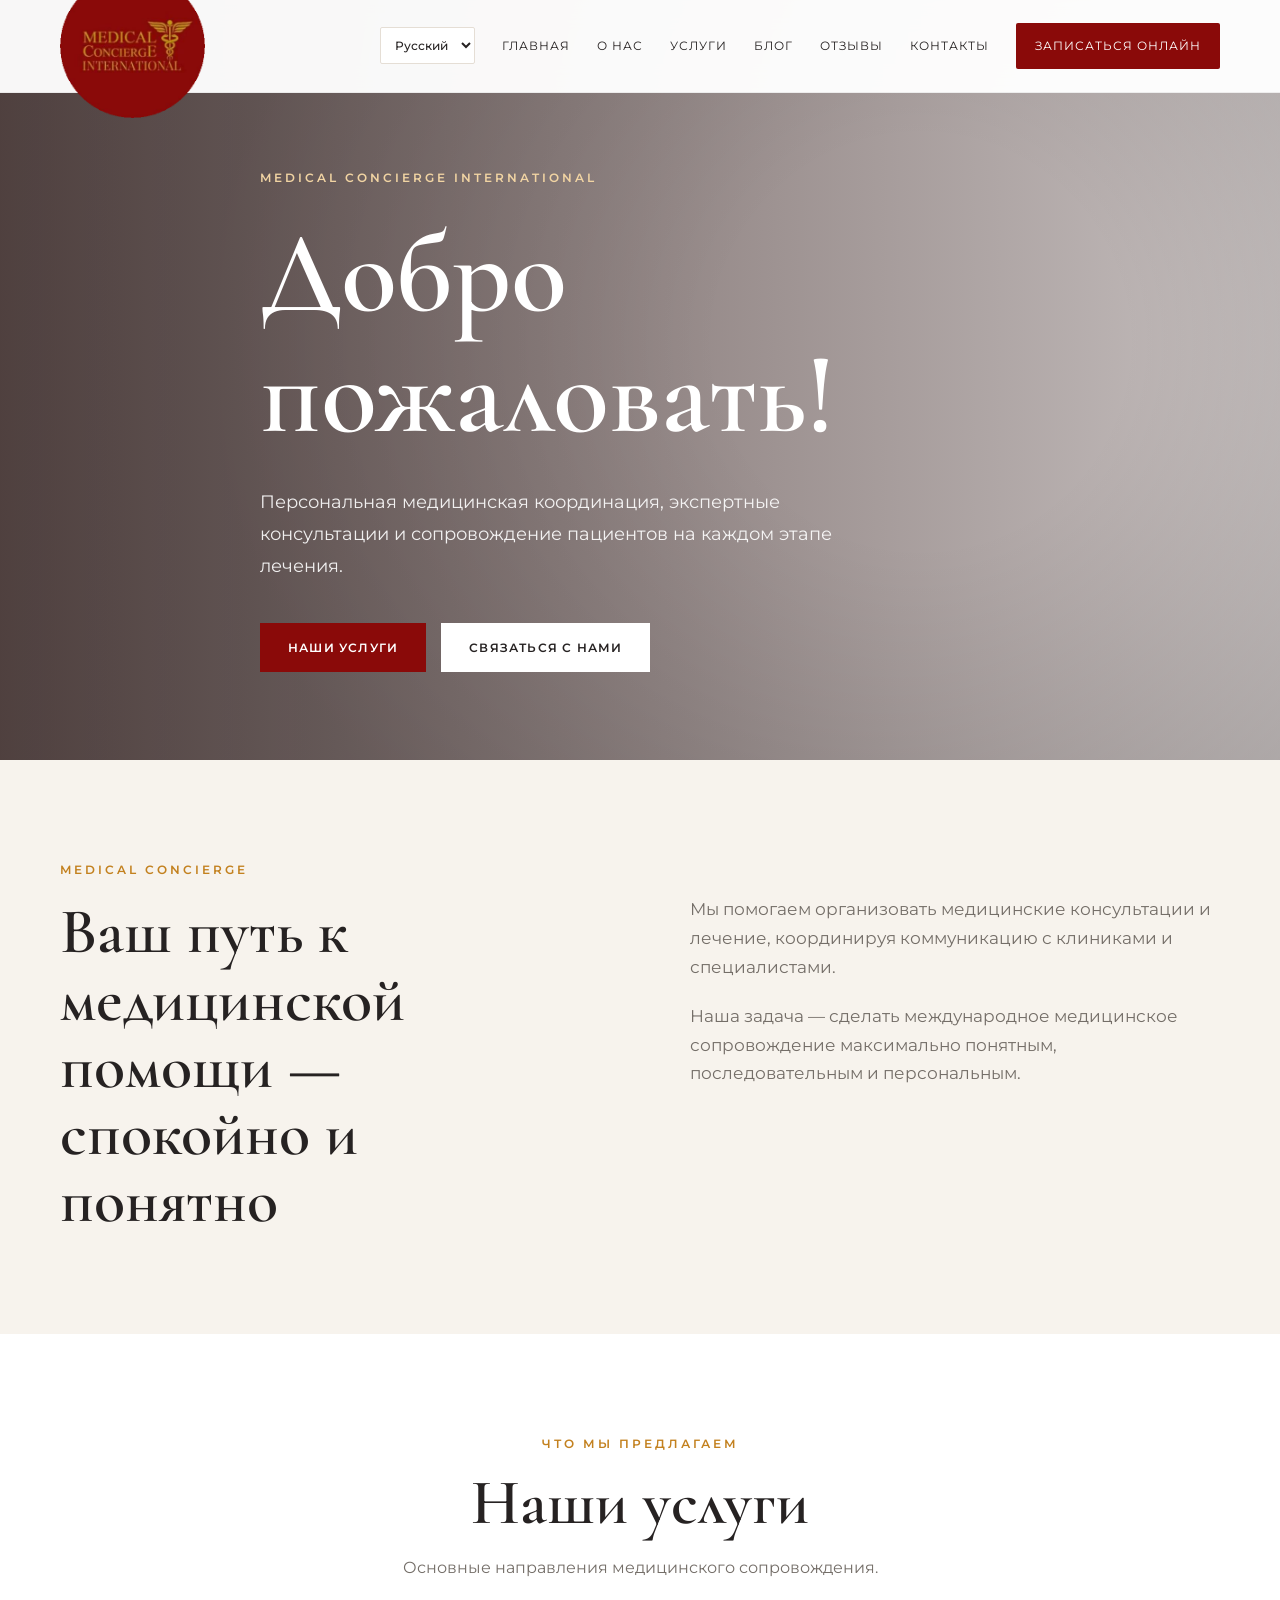
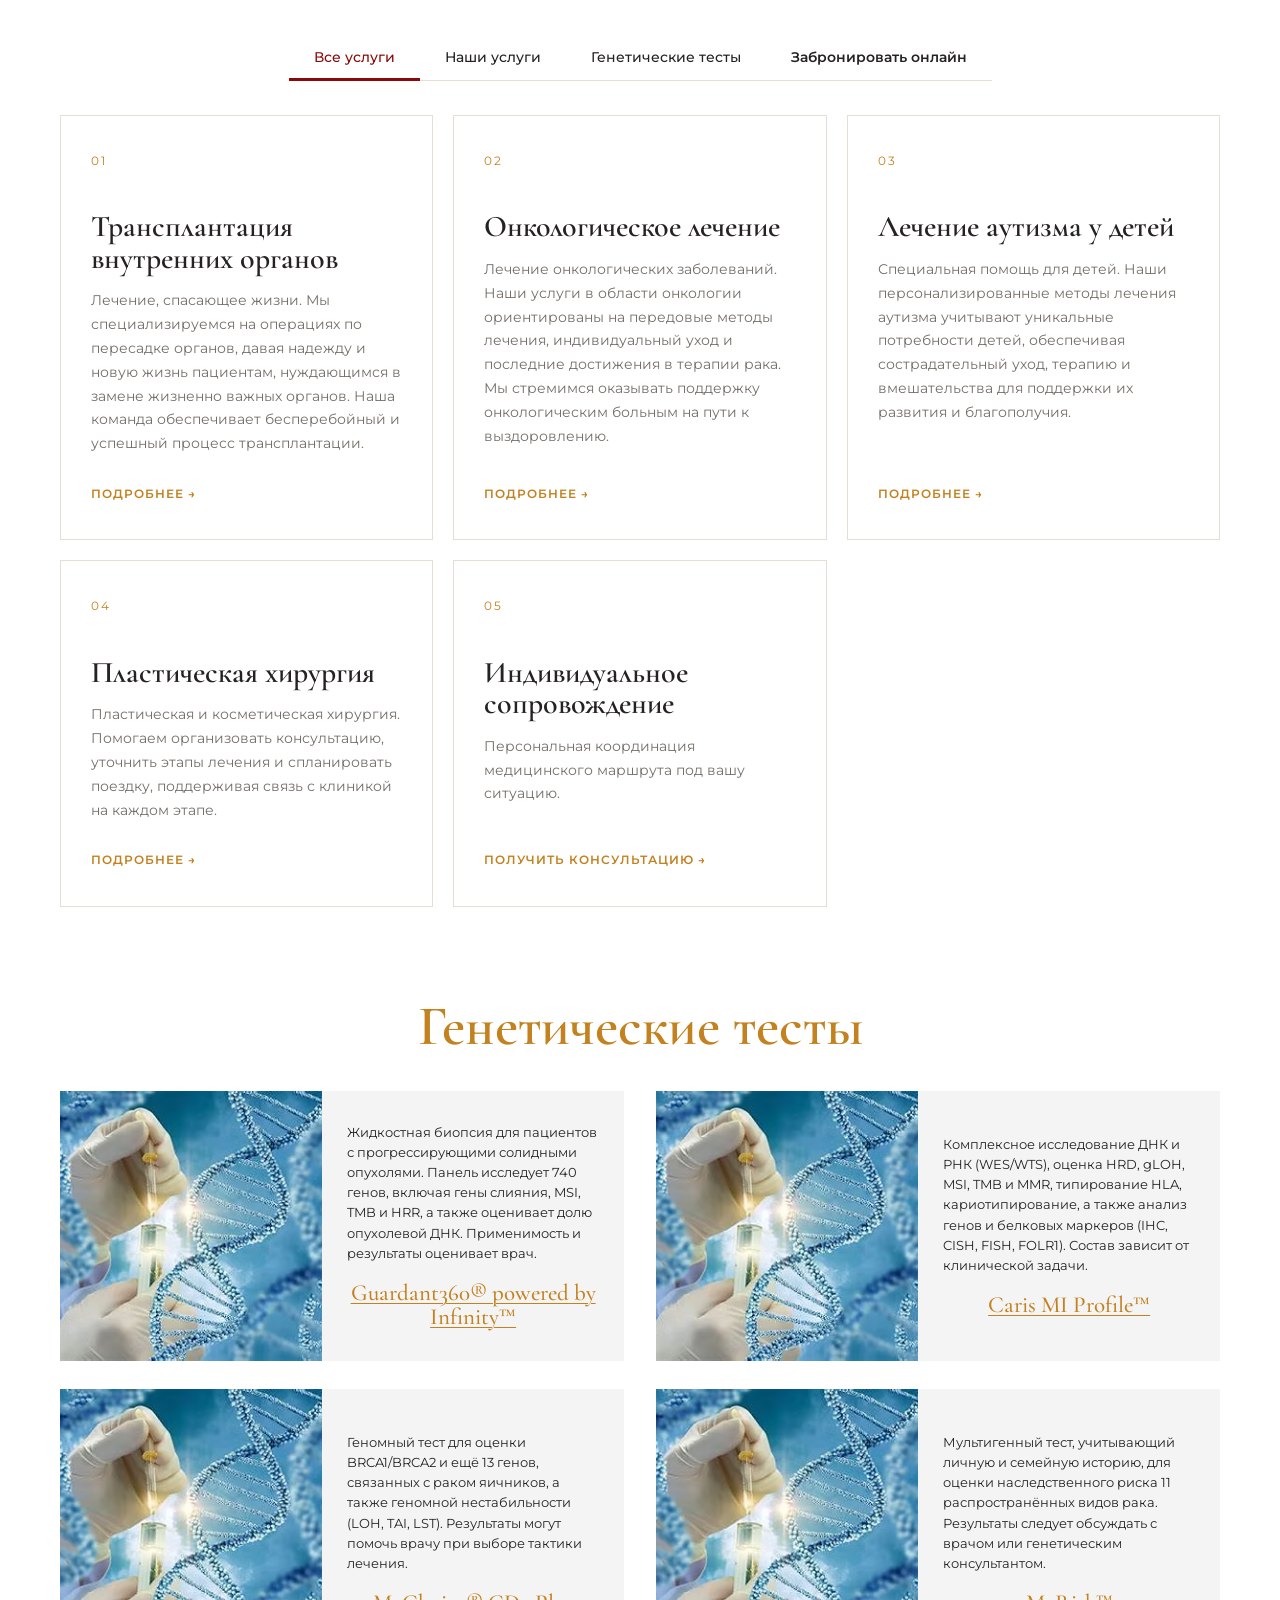
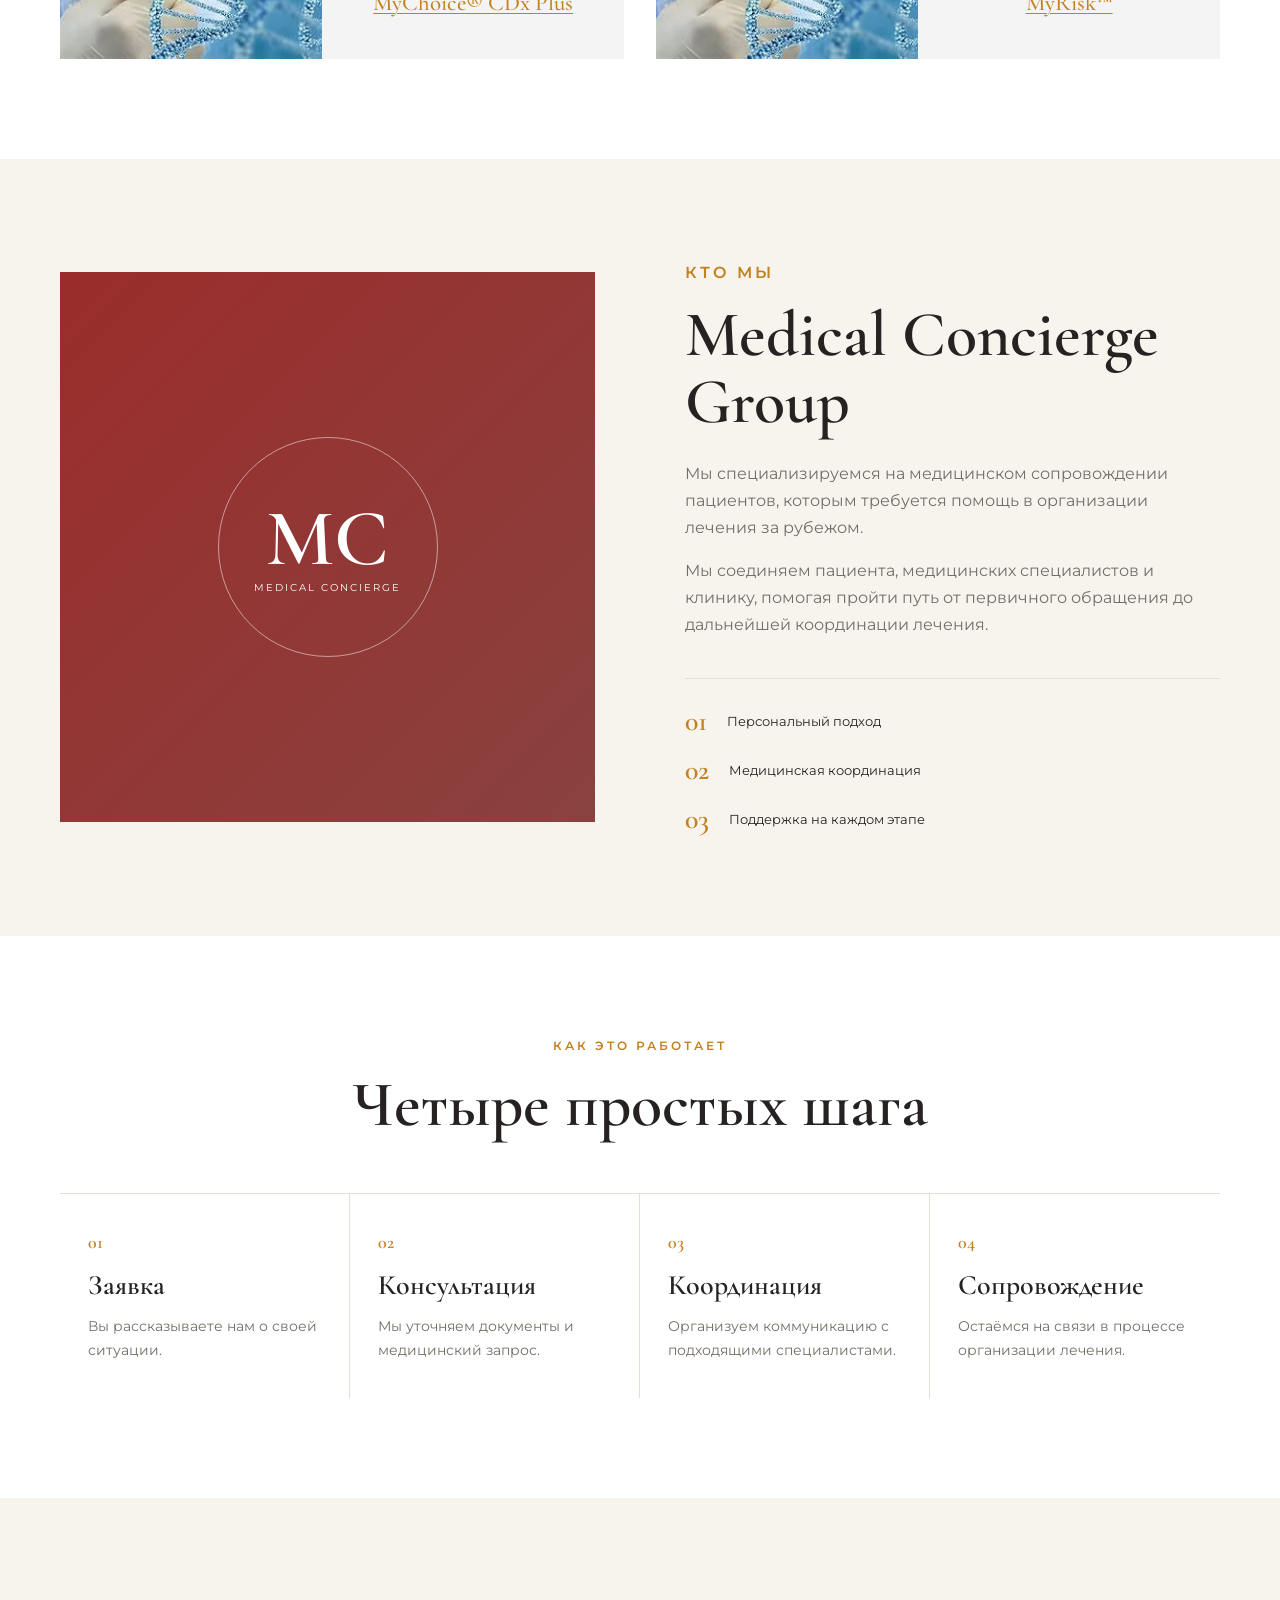
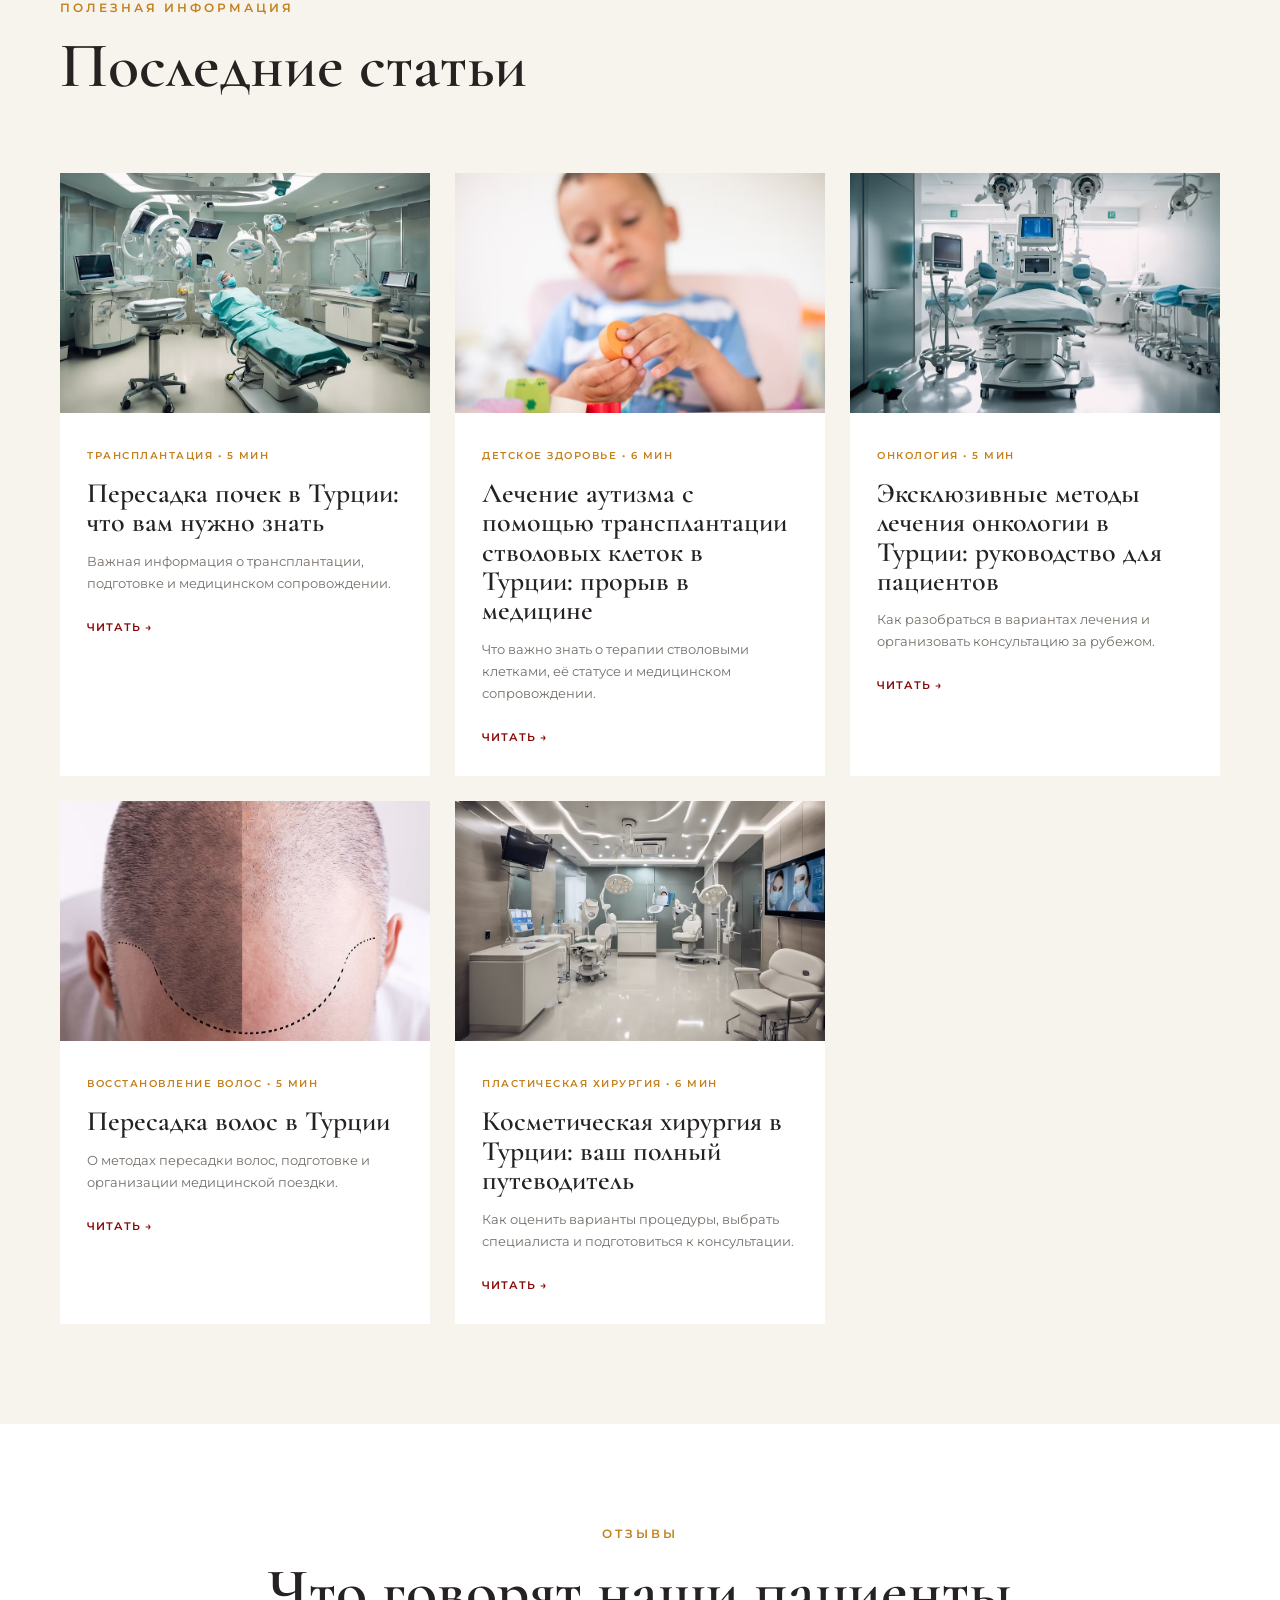
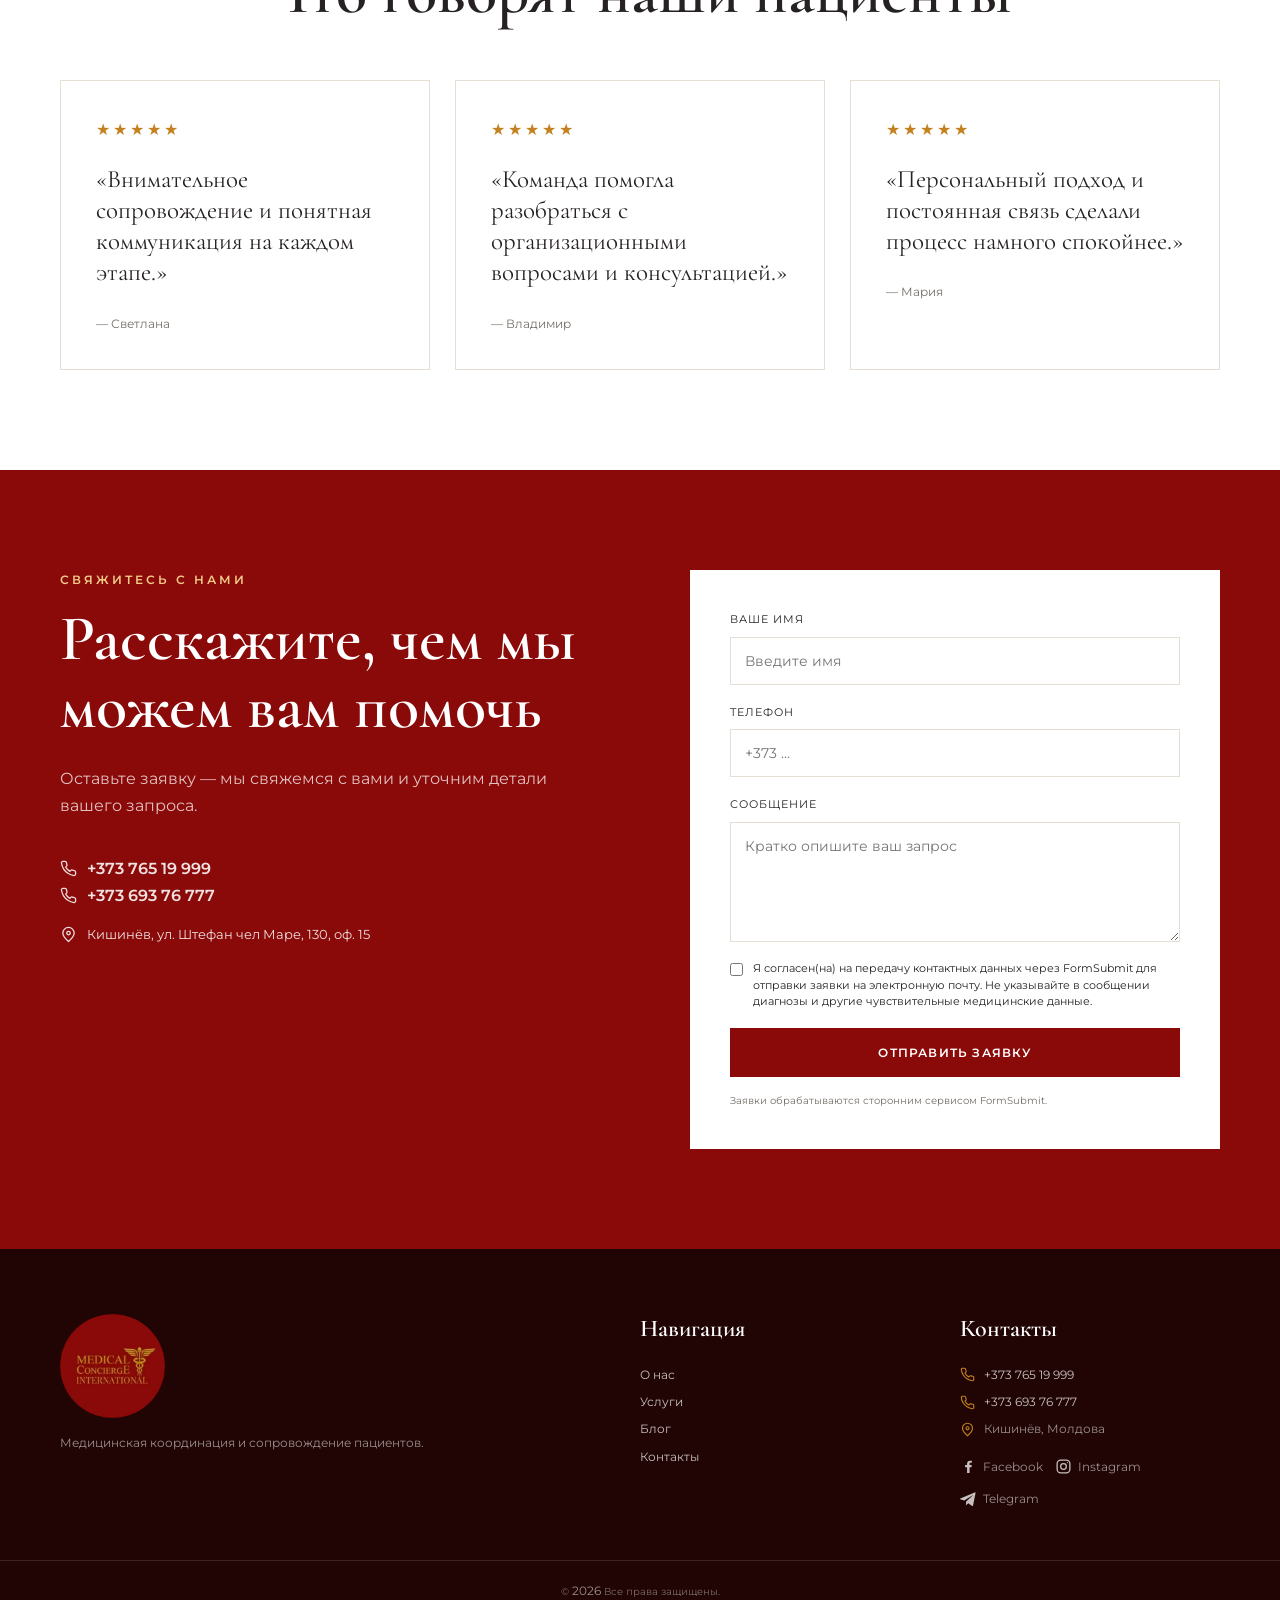
==== commit 150b0ea0: "Use cleaner font for phone numbers" ====
--- a/index.html
+++ b/index.html
@@ -8,7 +8,7 @@
   <link rel="preconnect" href="https://fonts.googleapis.com">
   <link rel="preconnect" href="https://fonts.gstatic.com" crossorigin>
   <link href="https://fonts.googleapis.com/css2?family=Cormorant+Garamond:wght@500;600&family=Montserrat:wght@400;500;600&display=swap" rel="stylesheet">
-  <link rel="stylesheet" href="styles.css?v=20261013-service-card-layout">
+  <link rel="stylesheet" href="styles.css?v=20261013-phone-font">
 </head>
 <body>
 
--- a/styles.css
+++ b/styles.css
@@ -166,7 +166,7 @@
 .contact .gold{color:#f1ca88}
 .contact-details{margin-top:40px;display:grid;gap:8px}
 .contact-details a,.contact-item{display:flex;align-items:center;gap:10px;color:rgba(255,255,255,.88)}
-.contact-details a{font:600 24px var(--serif)}
+.contact-details a{font:600 16px var(--sans)}
 .contact-item{font-size:13px;margin-top:10px}
 .contact-icon{width:17px;height:17px;flex:0 0 17px;fill:none;stroke:currentColor;stroke-width:1.8;stroke-linecap:round;stroke-linejoin:round}
 .contact-form{background:#fff;padding:40px;color:var(--ink)}
